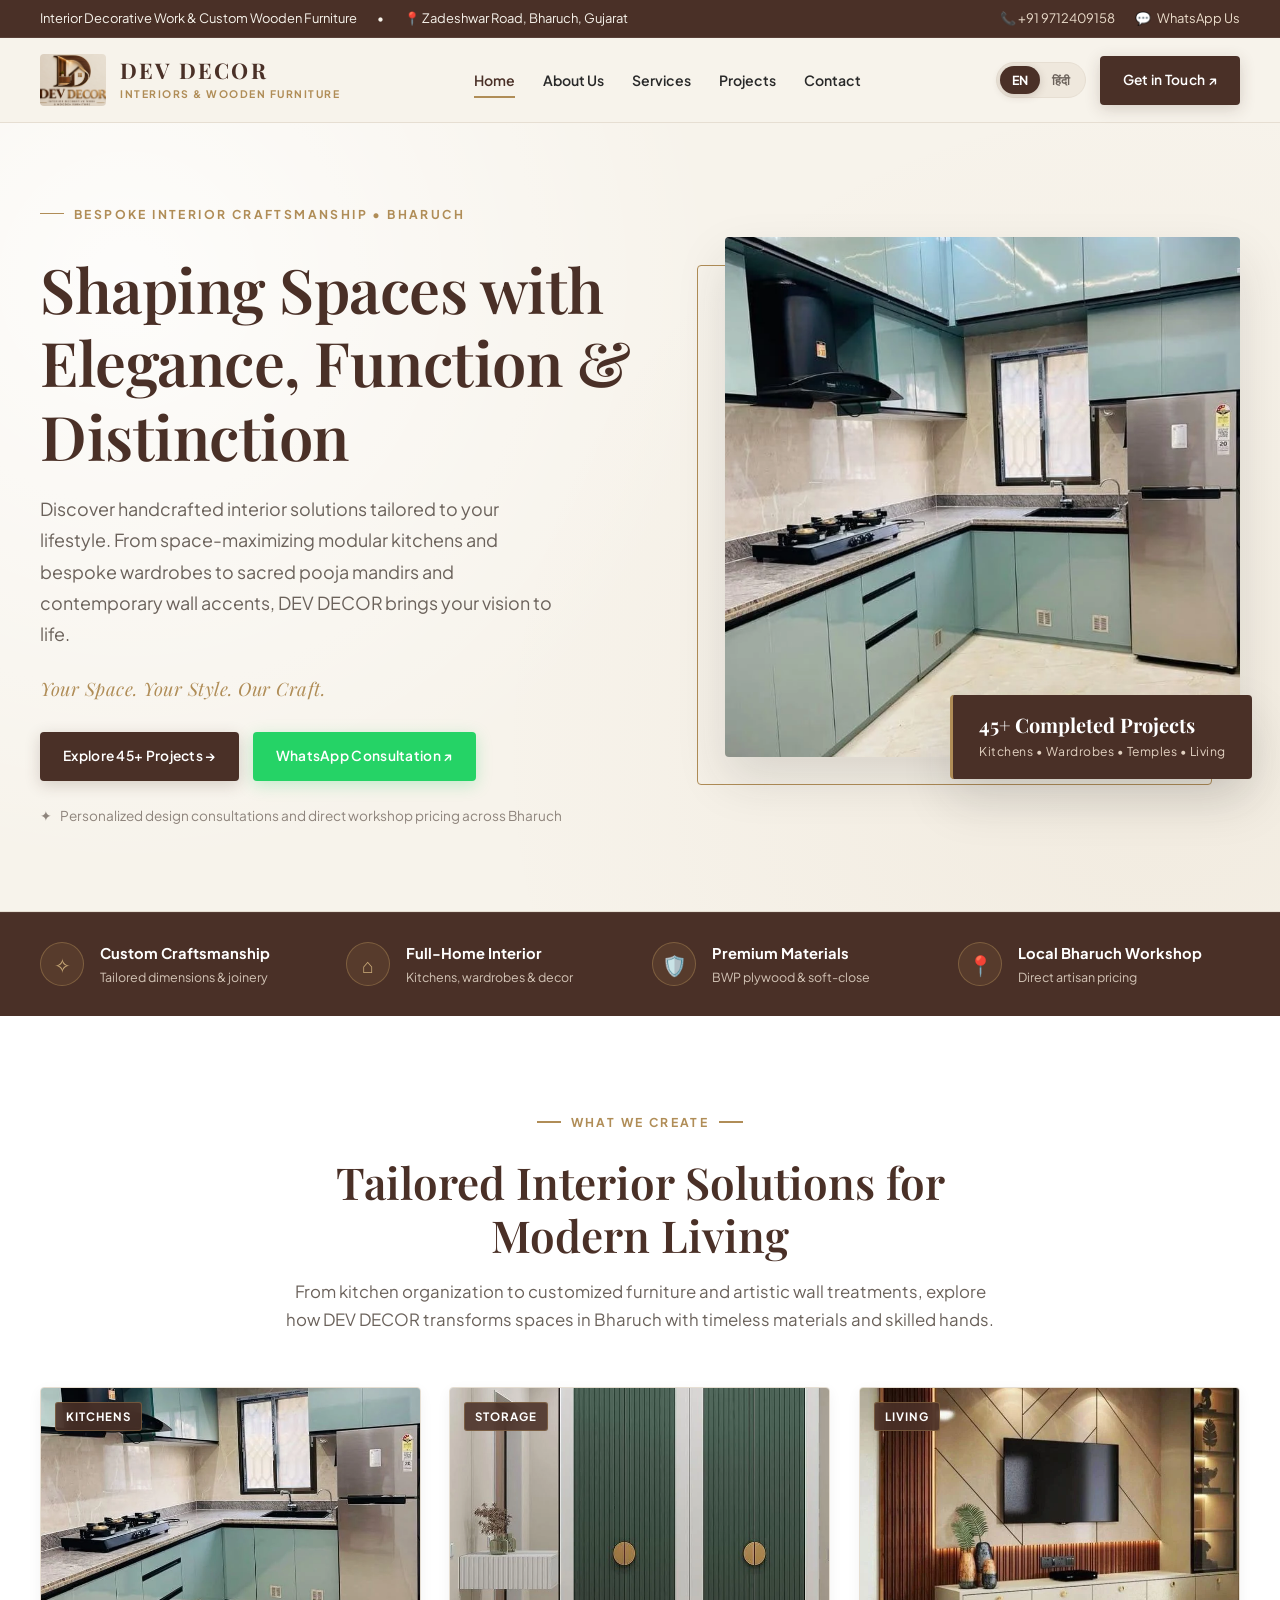
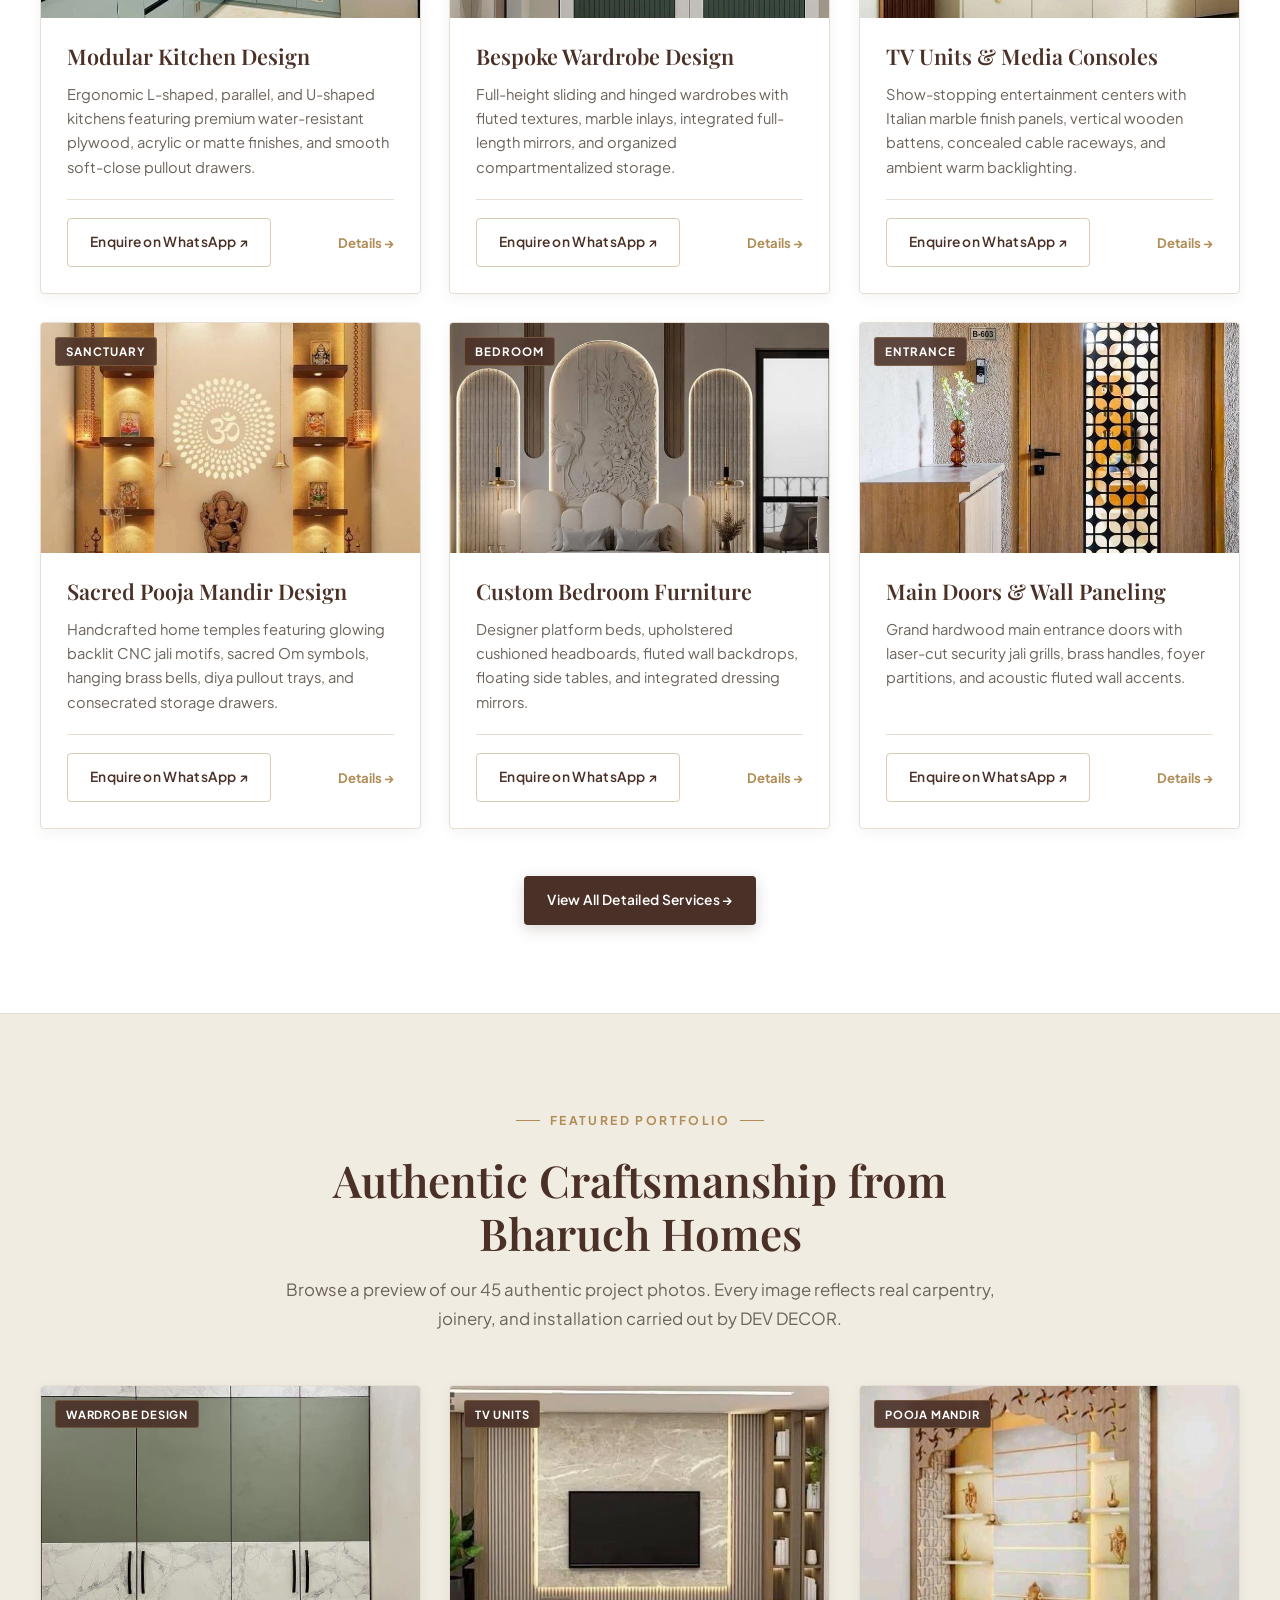
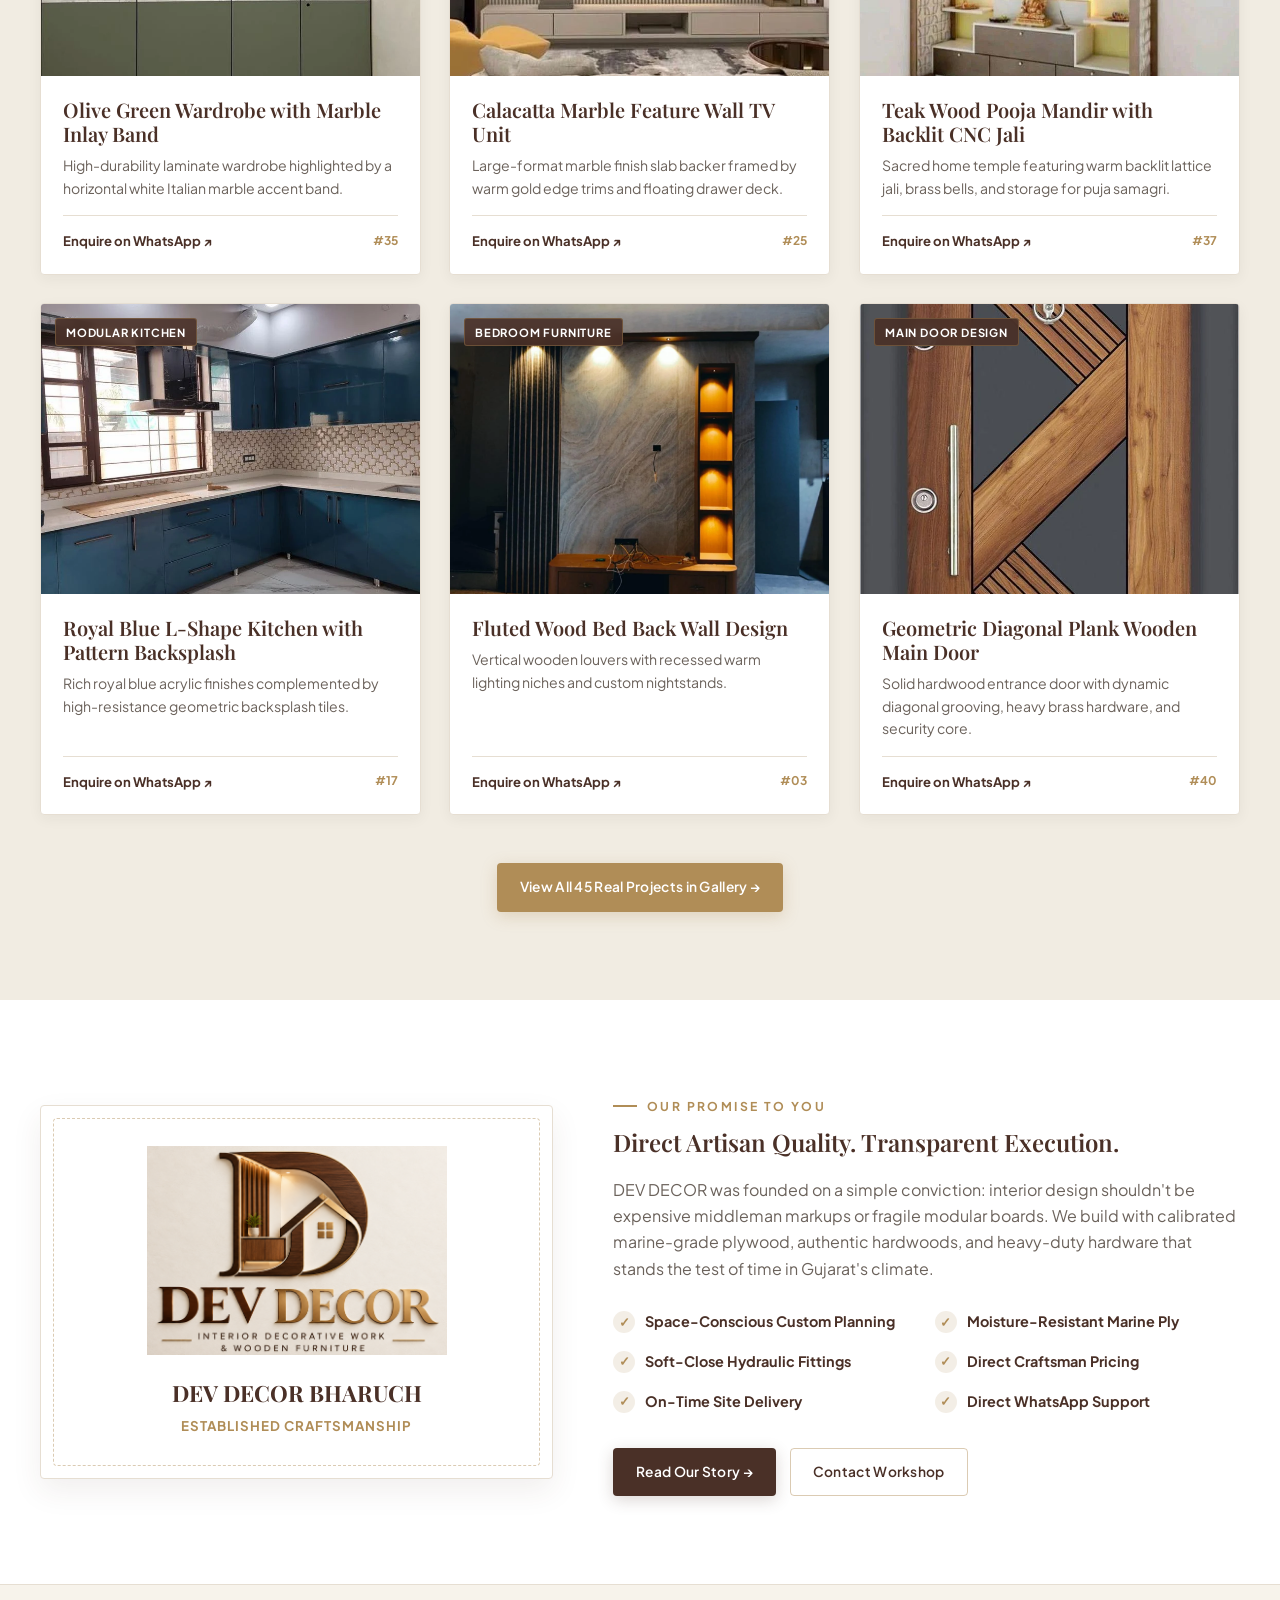
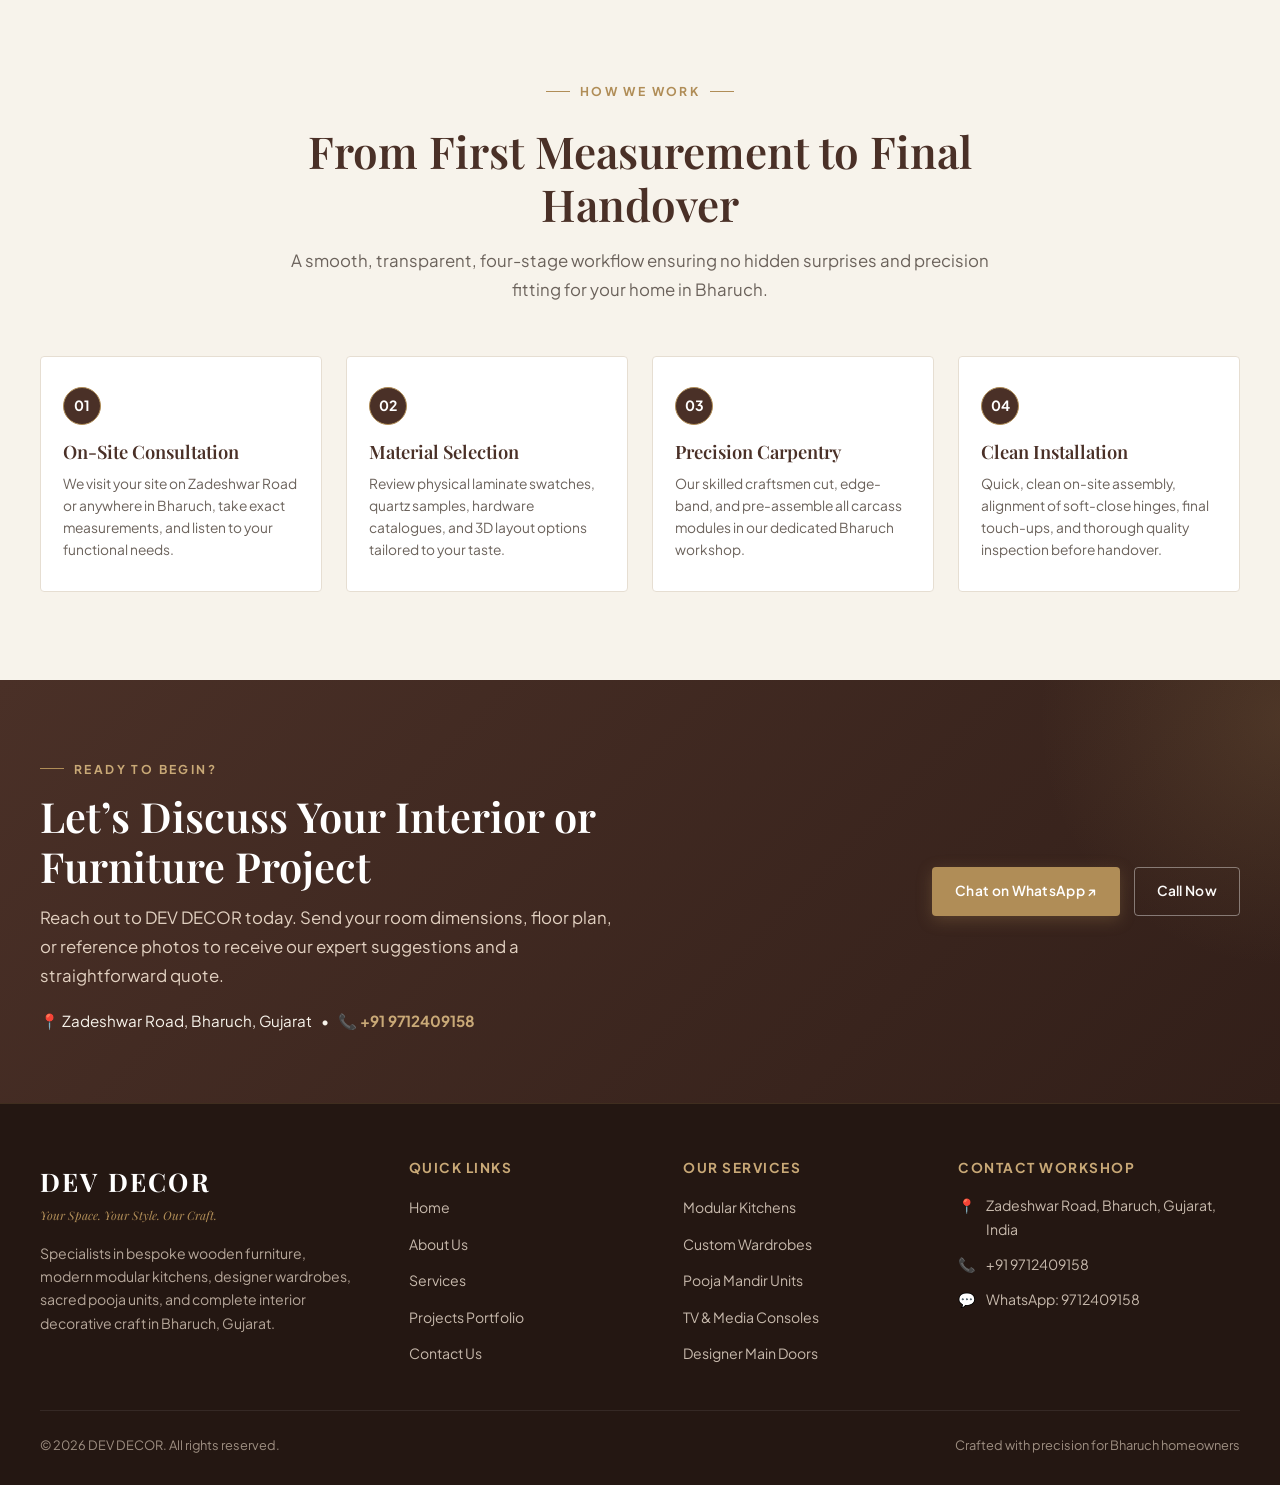
==== index.html @ 5df1353d "Initial commit: DEV DECOR premium interior design website" ====
<!doctype html>
<html lang="en">
<head>
  <meta charset="utf-8">
  <meta name="viewport" content="width=device-width, initial-scale=1">
  <title>DEV DECOR | Premium Interior Design & Wooden Furniture in Bharuch</title>
  <meta name="title-en" content="DEV DECOR | Premium Interior Design & Wooden Furniture in Bharuch">
  <meta name="title-hi" content="DEV DECOR | भरूच में प्रीमियम इंटीरियर डिज़ाइन एवं वुडन फर्नीचर">
  <meta name="description" content="Discover bespoke interior decorative craft, modern modular kitchens, designer wardrobes, sacred pooja mandirs, and luxury wooden furniture from DEV DECOR in Zadeshwar Road, Bharuch.">
  <meta name="theme-color" content="#4A3027">
  <link rel="canonical" href="https://dev-decor.vercel.app/index.html">
  <meta property="og:title" content="DEV DECOR — Your Space. Your Style. Our Craft.">
  <meta property="og:description" content="Interior decorative work and bespoke wooden furniture in Bharuch, Gujarat.">
  <meta property="og:type" content="website">

  <!-- Fonts -->
  <link rel="preconnect" href="https://fonts.googleapis.com">
  <link rel="preconnect" href="https://fonts.gstatic.com" crossorigin>
  <link href="https://fonts.googleapis.com/css2?family=Playfair+Display:ital,wght@0,500;0,600;0,700;1,400&family=Plus+Jakarta+Sans:wght@300;400;500;600;700&display=swap" rel="stylesheet">

  <link rel="stylesheet" href="assets/style.css">
</head>
<body>

  <!-- Top Announcement Bar -->
  <div class="topbar">
    <div class="container">
      <div class="topbar-info">
        <span data-en="Interior Decorative Work & Custom Wooden Furniture" data-hi="इंटीरियर डेकोरेटिव वर्क एवं कस्टम वुडन फर्नीचर">Interior Decorative Work & Custom Wooden Furniture</span>
        <span>•</span>
        <span>📍 <span data-en="Zadeshwar Road, Bharuch, Gujarat" data-hi="ज़ादेश्वर रोड, भरूच, गुजरात">Zadeshwar Road, Bharuch, Gujarat</span></span>
      </div>
      <div class="topbar-actions">
        <a href="tel:+919712409158" class="topbar-link">📞 +91 9712409158</a>
        <a href="https://wa.me/919712409158" target="_blank" rel="noopener" class="topbar-link">💬 <span data-en="WhatsApp Us" data-hi="WhatsApp करें">WhatsApp Us</span></a>
      </div>
    </div>
  </div>

  <!-- Site Header -->
  <header class="site-header">
    <div class="container nav">
      <a class="brand" href="index.html" aria-label="DEV DECOR Home">
        <img src="assets/dev-decor-logo.png" alt="DEV DECOR logo" width="66" height="52">
        <span class="brand-text">
          <strong>DEV DECOR</strong>
          <small data-en="INTERIORS & WOODEN FURNITURE" data-hi="इंटीरियर एवं वुडन फर्नीचर">INTERIORS & WOODEN FURNITURE</small>
        </span>
      </a>

      <nav class="navlinks" aria-label="Main Navigation">
        <a href="index.html" class="active" data-en="Home" data-hi="होम">Home</a>
        <a href="about.html" data-en="About Us" data-hi="हमारे बारे में">About Us</a>
        <a href="services.html" data-en="Services" data-hi="सेवाएँ">Services</a>
        <a href="projects.html" data-en="Projects" data-hi="प्रोजेक्ट्स">Projects</a>
        <a href="contact.html" data-en="Contact" data-hi="संपर्क">Contact</a>
      </nav>

      <div class="navright">
        <div class="lang-toggle" role="group" aria-label="Language Selector">
          <button class="lang-btn lang-en-btn active" type="button" aria-label="Switch to English">EN</button>
          <button class="lang-btn lang-hi-btn" type="button" aria-label="हिंदी में देखें">हिंदी</button>
        </div>
        <a class="btn btn-primary" href="https://wa.me/919712409158" target="_blank" rel="noopener" data-en="Get in Touch ↗" data-hi="संपर्क करें ↗">Get in Touch ↗</a>
        <button class="menu-toggle" type="button" aria-label="Toggle Navigation Menu" aria-expanded="false">
          <span></span><span></span><span></span>
        </button>
      </div>
    </div>
  </header>

  <main>
    <!-- Hero Section -->
    <section class="hero" id="home">
      <div class="container hero-grid">
        <div>
          <span class="eyebrow" data-en="BESPOKE INTERIOR CRAFTSMANSHIP • BHARUCH" data-hi="विशेष इंटीरियर शिल्पकारी • भरूच">BESPOKE INTERIOR CRAFTSMANSHIP • BHARUCH</span>
          <h1 data-en="Shaping Spaces with Elegance, Function & Distinction" data-hi="सुंदरता, उपयोगिता और उत्कृष्टता के साथ आपके घर को नया रूप">
            Shaping Spaces with Elegance, Function & Distinction
          </h1>
          <p data-en="Discover handcrafted interior solutions tailored to your lifestyle. From space-maximizing modular kitchens and bespoke wardrobes to sacred pooja mandirs and contemporary wall accents, DEV DECOR brings your vision to life." data-hi="अपनी जीवनशैली के अनुसार तैयार किए गए हस्तनिर्मित इंटीरियर समाधान खोजें। जगह का सर्वोत्तम उपयोग करने वाले मॉड्यूलर किचन, कस्टम वार्डरोब, पूजा मंदिर और आधुनिक वॉल डिज़ाइन के साथ DEV DECOR आपके सपनों को साकार करता है।">
            Discover handcrafted interior solutions tailored to your lifestyle. From space-maximizing modular kitchens and bespoke wardrobes to sacred pooja mandirs and contemporary wall accents, DEV DECOR brings your vision to life.
          </p>
          <div class="tagline">Your Space. Your Style. Our Craft.</div>
          
          <div class="hero-actions">
            <a class="btn btn-primary" href="projects.html" data-en="Explore 45+ Projects →" data-hi="45+ प्रोजेक्ट्स देखें →">Explore 45+ Projects →</a>
            <a class="btn btn-whatsapp" href="https://wa.me/919712409158" target="_blank" rel="noopener" data-en="WhatsApp Consultation ↗" data-hi="WhatsApp पर परामर्श लें ↗">WhatsApp Consultation ↗</a>
          </div>

          <div class="hero-note">
            <span>✦</span>
            <span data-en="Personalized design consultations and direct workshop pricing across Bharuch" data-hi="भरूच में व्यक्तिगत डिज़ाइन परामर्श और सीधी वर्कशॉप कीमतें">Personalized design consultations and direct workshop pricing across Bharuch</span>
          </div>
        </div>

        <div class="hero-photo-wrap">
          <div class="hero-photo">
            <img src="assets/devdecor-project-12.webp" alt="Modern modular kitchen design with mint cabinetry and quartz countertop by DEV DECOR in Bharuch" width="736" height="981">
          </div>
          <div class="hero-floating-card">
            <strong data-en="45+ Completed Projects" data-hi="45+ पूर्ण प्रोजेक्ट्स">45+ Completed Projects</strong>
            <span data-en="Kitchens • Wardrobes • Temples • Living" data-hi="किचन • वार्डरोब • मंदिर • लिविंग">Kitchens • Wardrobes • Temples • Living</span>
          </div>
        </div>
      </div>
    </section>

    <!-- Trust Credentials Bar -->
    <div class="trustbar">
      <div class="container trustgrid">
        <div class="trustitem">
          <span class="trusticon">✧</span>
          <div>
            <strong data-en="Custom Craftsmanship" data-hi="कस्टम शिल्पकारी">Custom Craftsmanship</strong>
            <small data-en="Tailored dimensions & joinery" data-hi="आपकी जगह के अनुसार माप">Tailored dimensions & joinery</small>
          </div>
        </div>
        <div class="trustitem">
          <span class="trusticon">⌂</span>
          <div>
            <strong data-en="Full-Home Interior" data-hi="संपूर्ण इंटीरियर">Full-Home Interior</strong>
            <small data-en="Kitchens, wardrobes & decor" data-hi="किचन, वार्डरोब व सजावट">Kitchens, wardrobes & decor</small>
          </div>
        </div>
        <div class="trustitem">
          <span class="trusticon">🛡️</span>
          <div>
            <strong data-en="Premium Materials" data-hi="प्रीमियम सामग्री">Premium Materials</strong>
            <small data-en="BWP plywood & soft-close" data-hi="वाटरप्रूफ प्लाई व टिकाऊ हार्डवेयर">BWP plywood & soft-close</small>
          </div>
        </div>
        <div class="trustitem">
          <span class="trusticon">📍</span>
          <div>
            <strong data-en="Local Bharuch Workshop" data-hi="भरूच लोकल वर्कशॉप">Local Bharuch Workshop</strong>
            <small data-en="Direct artisan pricing" data-hi="सीधा संवाद व उचित मूल्य">Direct artisan pricing</small>
          </div>
        </div>
      </div>
    </div>

    <!-- Core Services Overview -->
    <section id="services" style="background:#FFFFFF;">
      <div class="container">
        <div class="section-head">
          <span class="eyebrow centered" data-en="WHAT WE CREATE" data-hi="हमारी प्रमुख सेवाएँ">WHAT WE CREATE</span>
          <h2 data-en="Tailored Interior Solutions for Modern Living" data-hi="आधुनिक जीवन के लिए विशेष इंटीरियर समाधान">Tailored Interior Solutions for Modern Living</h2>
          <p data-en="From kitchen organization to customized furniture and artistic wall treatments, explore how DEV DECOR transforms spaces in Bharuch with timeless materials and skilled hands." data-hi="किचन ऑर्गेनाइजेशन से लेकर कस्टम फर्नीचर और सजावटी वॉल पैनल्स तक, जानिए कैसे DEV DECOR गुणवत्तापूर्ण सामग्री और कुशल कारीगरी से आपके घर को संवारता है।">
            From kitchen organization to customized furniture and artistic wall treatments, explore how DEV DECOR transforms spaces in Bharuch with timeless materials and skilled hands.
          </p>
        </div>

        <div class="cards-grid">
          <!-- Service Card 1 -->
          <article class="service-card">
            <div class="service-thumb">
              <img src="assets/devdecor-project-12.webp" alt="Contemporary modular kitchen by DEV DECOR" loading="lazy" width="600" height="400">
              <span class="service-category-tag" data-en="Kitchens" data-hi="किचन">Kitchens</span>
            </div>
            <div class="service-body">
              <h3 data-en="Modular Kitchen Design" data-hi="मॉड्यूलर किचन डिज़ाइन">Modular Kitchen Design</h3>
              <p data-en="Ergonomic L-shaped, parallel, and U-shaped kitchens featuring premium water-resistant plywood, acrylic or matte finishes, and smooth soft-close pullout drawers." data-hi="वाटरप्रूफ प्लाईवुड, ऐक्रेलिक या मैट फिनिश और स्मूथ सॉफ्ट-क्लोज़ ड्रॉअर्स के साथ आधुनिक मॉड्यूलर किचन।">
                Ergonomic L-shaped, parallel, and U-shaped kitchens featuring premium water-resistant plywood, acrylic or matte finishes, and smooth soft-close pullout drawers.
              </p>
              <div class="service-footer">
                <a href="https://wa.me/919712409158?text=Hello%20DEV%20DECOR!%20I%20am%20interested%20in%20Modular%20Kitchen%20Design" target="_blank" rel="noopener" class="btn btn-outline" data-en="Enquire on WhatsApp ↗" data-hi="WhatsApp पर पूछें ↗">Enquire on WhatsApp ↗</a>
                <a href="services.html#kitchen" style="font-size:0.82rem; font-weight:700; color:var(--gold);" data-en="Details →" data-hi="विवरण →">Details →</a>
              </div>
            </div>
          </article>

          <!-- Service Card 2 -->
          <article class="service-card">
            <div class="service-thumb">
              <img src="assets/devdecor-project-36.webp" alt="Modern wardrobe design by DEV DECOR" loading="lazy" width="600" height="400">
              <span class="service-category-tag" data-en="Storage" data-hi="स्टोरेज">Storage</span>
            </div>
            <div class="service-body">
              <h3 data-en="Bespoke Wardrobe Design" data-hi="कस्टम वार्डरोब डिज़ाइन">Bespoke Wardrobe Design</h3>
              <p data-en="Full-height sliding and hinged wardrobes with fluted textures, marble inlays, integrated full-length mirrors, and organized compartmentalized storage." data-hi="फुल-हाइट स्लाइडिंग और हिंज्ड वार्डरोब जिसमें फ्लूटेड बनावट, मार्बल इनले, मिरर और व्यवस्थित स्टोरेज शामिल है।">
                Full-height sliding and hinged wardrobes with fluted textures, marble inlays, integrated full-length mirrors, and organized compartmentalized storage.
              </p>
              <div class="service-footer">
                <a href="https://wa.me/919712409158?text=Hello%20DEV%20DECOR!%20I%20am%20interested%20in%20Wardrobe%20Design" target="_blank" rel="noopener" class="btn btn-outline" data-en="Enquire on WhatsApp ↗" data-hi="WhatsApp पर पूछें ↗">Enquire on WhatsApp ↗</a>
                <a href="services.html#wardrobe" style="font-size:0.82rem; font-weight:700; color:var(--gold);" data-en="Details →" data-hi="विवरण →">Details →</a>
              </div>
            </div>
          </article>

          <!-- Service Card 3 -->
          <article class="service-card">
            <div class="service-thumb">
              <img src="assets/devdecor-project-28.webp" alt="TV unit and media feature wall by DEV DECOR" loading="lazy" width="600" height="400">
              <span class="service-category-tag" data-en="Living" data-hi="लिविंग">Living</span>
            </div>
            <div class="service-body">
              <h3 data-en="TV Units & Media Consoles" data-hi="टीवी यूनिट्स एवं मीडिया कंसोल">TV Units & Media Consoles</h3>
              <p data-en="Show-stopping entertainment centers with Italian marble finish panels, vertical wooden battens, concealed cable raceways, and ambient warm backlighting." data-hi="मार्बल बैकड्रॉप, वर्टिकल वुडन स्लैट्स, छिपे हुए केबल रूट्स और एम्बिएंट बैकलाइटिंग के साथ शानदार टीवी यूनिट्स।">
                Show-stopping entertainment centers with Italian marble finish panels, vertical wooden battens, concealed cable raceways, and ambient warm backlighting.
              </p>
              <div class="service-footer">
                <a href="https://wa.me/919712409158?text=Hello%20DEV%20DECOR!%20I%20am%20interested%20in%20TV%20Unit%20Design" target="_blank" rel="noopener" class="btn btn-outline" data-en="Enquire on WhatsApp ↗" data-hi="WhatsApp पर पूछें ↗">Enquire on WhatsApp ↗</a>
                <a href="services.html#tv" style="font-size:0.82rem; font-weight:700; color:var(--gold);" data-en="Details →" data-hi="विवरण →">Details →</a>
              </div>
            </div>
          </article>

          <!-- Service Card 4 -->
          <article class="service-card">
            <div class="service-thumb">
              <img src="assets/devdecor-project-38.webp" alt="Pooja mandir home temple by DEV DECOR" loading="lazy" width="600" height="400">
              <span class="service-category-tag" data-en="Sanctuary" data-hi="पूजा स्थान">Sanctuary</span>
            </div>
            <div class="service-body">
              <h3 data-en="Sacred Pooja Mandir Design" data-hi="पवित्र पूजा मंदिर डिज़ाइन">Sacred Pooja Mandir Design</h3>
              <p data-en="Handcrafted home temples featuring glowing backlit CNC jali motifs, sacred Om symbols, hanging brass bells, diya pullout trays, and consecrated storage drawers." data-hi="चमकदार बैक्लिट सीएनसी जाली, ॐ प्रतीक, पीतल की घंटियाँ, दीया ट्रे और पर्याप्त स्टोरेज के साथ हस्तनिर्मित पूजा मंदिर।">
                Handcrafted home temples featuring glowing backlit CNC jali motifs, sacred Om symbols, hanging brass bells, diya pullout trays, and consecrated storage drawers.
              </p>
              <div class="service-footer">
                <a href="https://wa.me/919712409158?text=Hello%20DEV%20DECOR!%20I%20am%20interested%20in%20Pooja%20Mandir%20Design" target="_blank" rel="noopener" class="btn btn-outline" data-en="Enquire on WhatsApp ↗" data-hi="WhatsApp पर पूछें ↗">Enquire on WhatsApp ↗</a>
                <a href="services.html#pooja" style="font-size:0.82rem; font-weight:700; color:var(--gold);" data-en="Details →" data-hi="विवरण →">Details →</a>
              </div>
            </div>
          </article>

          <!-- Service Card 5 -->
          <article class="service-card">
            <div class="service-thumb">
              <img src="assets/devdecor-project-02.webp" alt="Master bedroom furniture by DEV DECOR" loading="lazy" width="600" height="400">
              <span class="service-category-tag" data-en="Bedroom" data-hi="बेडरूम">Bedroom</span>
            </div>
            <div class="service-body">
              <h3 data-en="Custom Bedroom Furniture" data-hi="कस्टम बेडरूम फर्नीचर">Custom Bedroom Furniture</h3>
              <p data-en="Designer platform beds, upholstered cushioned headboards, fluted wall backdrops, floating side tables, and integrated dressing mirrors." data-hi="डिज़ाइनर प्लेटफॉर्म बेड, आरामदायक कुशन हेडबोर्ड, फ्लूटेड वॉल बैकड्रॉप और फ्लोटिंग साइड टेबल्स।">
                Designer platform beds, upholstered cushioned headboards, fluted wall backdrops, floating side tables, and integrated dressing mirrors.
              </p>
              <div class="service-footer">
                <a href="https://wa.me/919712409158?text=Hello%20DEV%20DECOR!%20I%20am%20interested%20in%20Bedroom%20Furniture" target="_blank" rel="noopener" class="btn btn-outline" data-en="Enquire on WhatsApp ↗" data-hi="WhatsApp पर पूछें ↗">Enquire on WhatsApp ↗</a>
                <a href="services.html#bedroom" style="font-size:0.82rem; font-weight:700; color:var(--gold);" data-en="Details →" data-hi="विवरण →">Details →</a>
              </div>
            </div>
          </article>

          <!-- Service Card 6 -->
          <article class="service-card">
            <div class="service-thumb">
              <img src="assets/devdecor-project-44.webp" alt="Main door design with laser-cut metal jali by DEV DECOR" loading="lazy" width="600" height="400">
              <span class="service-category-tag" data-en="Entrance" data-hi="प्रवेश द्वार">Entrance</span>
            </div>
            <div class="service-body">
              <h3 data-en="Main Doors & Wall Paneling" data-hi="मुख्य दरवाजे एवं वॉल पैनलिंग">Main Doors & Wall Paneling</h3>
              <p data-en="Grand hardwood main entrance doors with laser-cut security jali grills, brass handles, foyer partitions, and acoustic fluted wall accents." data-hi="लेजर-कट जाली, हैवी ब्रास हैंडल, फ़ोयर पार्टीशन और सजावटी वॉल पैनलिंग के साथ शानदार मुख्य दरवाजे।">
                Grand hardwood main entrance doors with laser-cut security jali grills, brass handles, foyer partitions, and acoustic fluted wall accents.
              </p>
              <div class="service-footer">
                <a href="https://wa.me/919712409158?text=Hello%20DEV%20DECOR!%20I%20am%20interested%20in%20Main%20Door%20and%20Wall%20Design" target="_blank" rel="noopener" class="btn btn-outline" data-en="Enquire on WhatsApp ↗" data-hi="WhatsApp पर पूछें ↗">Enquire on WhatsApp ↗</a>
                <a href="services.html#doors" style="font-size:0.82rem; font-weight:700; color:var(--gold);" data-en="Details →" data-hi="विवरण →">Details →</a>
              </div>
            </div>
          </article>
        </div>

        <div style="text-align: center; margin-top: 48px;">
          <a class="btn btn-primary" href="services.html" data-en="View All Detailed Services →" data-hi="हमारी सभी विस्तृत सेवाएँ देखें →">View All Detailed Services →</a>
        </div>
      </div>
    </section>

    <!-- Selected Projects Showcase -->
    <section id="projects" style="background: var(--ivory-alt); border-top: 1px solid var(--border);">
      <div class="container">
        <div class="section-head">
          <span class="eyebrow centered" data-en="FEATURED PORTFOLIO" data-hi="विशेष प्रोजेक्ट्स">FEATURED PORTFOLIO</span>
          <h2 data-en="Authentic Craftsmanship from Bharuch Homes" data-hi="भरूच के घरों से वास्तविक शिल्पकारी">Authentic Craftsmanship from Bharuch Homes</h2>
          <p data-en="Browse a preview of our 45 authentic project photos. Every image reflects real carpentry, joinery, and installation carried out by DEV DECOR." data-hi="हमारे 45 वास्तविक प्रोजेक्ट्स की कुछ झलकियाँ देखें। हर तस्वीर DEV DECOR द्वारा किए गए वास्तविक कार्य को दर्शाती है।">
            Browse a preview of our 45 authentic project photos. Every image reflects real carpentry, joinery, and installation carried out by DEV DECOR.
          </p>
        </div>

        <div class="gallery-grid">
          <!-- Featured Project 1 -->
          <article class="project-card" data-category="wardrobe">
            <div class="project-card-media" tabindex="0" role="button" aria-label="View photo">
              <img src="assets/devdecor-project-35.webp" alt="Olive green wardrobe with marble inlay band" loading="lazy" width="600" height="400">
              <span class="project-badge" data-en="Wardrobe Design" data-hi="वार्डरोब डिज़ाइन">Wardrobe Design</span>
              <div class="project-overlay-btn"><span class="project-overlay-badge">View Photo ↗</span></div>
            </div>
            <div class="project-card-body">
              <h3 data-en="Olive Green Wardrobe with Marble Inlay Band" data-hi="ऑलिव ग्रीन वार्डरोब मार्बल इनले बैंड के साथ">Olive Green Wardrobe with Marble Inlay Band</h3>
              <p data-en="High-durability laminate wardrobe highlighted by a horizontal white Italian marble accent band." data-hi="बीच में सफेद मार्बल एक्सेंट बैंड के साथ खूबसूरत ऑलिव ग्रीन फिनिश वार्डरोब।">High-durability laminate wardrobe highlighted by a horizontal white Italian marble accent band.</p>
              <div class="project-card-action">
                <a href="https://wa.me/919712409158?text=Hello%20DEV%20DECOR!%20I%20am%20interested%20in%20Olive%20Green%20Wardrobe" target="_blank" rel="noopener">Enquire on WhatsApp ↗</a>
                <span style="font-size:0.75rem; color:var(--gold); font-weight:700;">#35</span>
              </div>
            </div>
          </article>

          <!-- Featured Project 2 -->
          <article class="project-card" data-category="tv-units">
            <div class="project-card-media" tabindex="0" role="button" aria-label="View photo">
              <img src="assets/devdecor-project-25.webp" alt="Calacatta marble feature wall TV unit" loading="lazy" width="600" height="400">
              <span class="project-badge" data-en="TV Units" data-hi="टीवी यूनिट्स">TV Units</span>
              <div class="project-overlay-btn"><span class="project-overlay-badge">View Photo ↗</span></div>
            </div>
            <div class="project-card-body">
              <h3 data-en="Calacatta Marble Feature Wall TV Unit" data-hi="कलाकाटा मार्बल फीचर वॉल टीवी यूनिट">Calacatta Marble Feature Wall TV Unit</h3>
              <p data-en="Large-format marble finish slab backer framed by warm gold edge trims and floating drawer deck." data-hi="गोल्डन ट्रिम और फ्लोटिंग ड्रॉअर के साथ लार्ज मार्बल लुक बैकड्रॉप टीवी यूनिट।">Large-format marble finish slab backer framed by warm gold edge trims and floating drawer deck.</p>
              <div class="project-card-action">
                <a href="https://wa.me/919712409158?text=Hello%20DEV%20DECOR!%20I%20am%20interested%20in%20Calacatta%20Marble%20TV%20Unit" target="_blank" rel="noopener">Enquire on WhatsApp ↗</a>
                <span style="font-size:0.75rem; color:var(--gold); font-weight:700;">#25</span>
              </div>
            </div>
          </article>

          <!-- Featured Project 3 -->
          <article class="project-card" data-category="pooja-mandir">
            <div class="project-card-media" tabindex="0" role="button" aria-label="View photo">
              <img src="assets/devdecor-project-37.webp" alt="Teak wood pooja mandir with backlit CNC jali" loading="lazy" width="600" height="400">
              <span class="project-badge" data-en="Pooja Mandir" data-hi="पूजा मंदिर">Pooja Mandir</span>
              <div class="project-overlay-btn"><span class="project-overlay-badge">View Photo ↗</span></div>
            </div>
            <div class="project-card-body">
              <h3 data-en="Teak Wood Pooja Mandir with Backlit CNC Jali" data-hi="सागवान की लकड़ी का पूजा मंदिर बैक्लिट सीएनसी जाली के साथ">Teak Wood Pooja Mandir with Backlit CNC Jali</h3>
              <p data-en="Sacred home temple featuring warm backlit lattice jali, brass bells, and storage for puja samagri." data-hi="पूजा सामग्री के लिए पर्याप्त ड्रॉअर, पीतल की घंटियाँ और बैक्लिट जालीदार सागवान मंदिर।">Sacred home temple featuring warm backlit lattice jali, brass bells, and storage for puja samagri.</p>
              <div class="project-card-action">
                <a href="https://wa.me/919712409158?text=Hello%20DEV%20DECOR!%20I%20am%20interested%20in%20Teak%20Wood%20Pooja%20Mandir" target="_blank" rel="noopener">Enquire on WhatsApp ↗</a>
                <span style="font-size:0.75rem; color:var(--gold); font-weight:700;">#37</span>
              </div>
            </div>
          </article>

          <!-- Featured Project 4 -->
          <article class="project-card" data-category="kitchen">
            <div class="project-card-media" tabindex="0" role="button" aria-label="View photo">
              <img src="assets/devdecor-project-17.webp" alt="Royal blue L-shape kitchen with pattern backsplash" loading="lazy" width="600" height="400">
              <span class="project-badge" data-en="Modular Kitchen" data-hi="मॉड्यूलर किचन">Modular Kitchen</span>
              <div class="project-overlay-btn"><span class="project-overlay-badge">View Photo ↗</span></div>
            </div>
            <div class="project-card-body">
              <h3 data-en="Royal Blue L-Shape Kitchen with Pattern Backsplash" data-hi="रॉयल ब्लू एल-शेप किचन पैटर्न बैकस्प्लैश के साथ">Royal Blue L-Shape Kitchen with Pattern Backsplash</h3>
              <p data-en="Rich royal blue acrylic finishes complemented by high-resistance geometric backsplash tiles." data-hi="चमकदार रॉयल ब्लू फिनिश और ज्यामितीय पैटर्न बैकस्प्लैश के साथ मॉडर्न किचन।">Rich royal blue acrylic finishes complemented by high-resistance geometric backsplash tiles.</p>
              <div class="project-card-action">
                <a href="https://wa.me/919712409158?text=Hello%20DEV%20DECOR!%20I%20am%20interested%20in%20Royal%20Blue%20Kitchen" target="_blank" rel="noopener">Enquire on WhatsApp ↗</a>
                <span style="font-size:0.75rem; color:var(--gold); font-weight:700;">#17</span>
              </div>
            </div>
          </article>

          <!-- Featured Project 5 -->
          <article class="project-card" data-category="bedroom">
            <div class="project-card-media" tabindex="0" role="button" aria-label="View photo">
              <img src="assets/devdecor-project-03.webp" alt="Fluted wood bed back wall design" loading="lazy" width="600" height="400">
              <span class="project-badge" data-en="Bedroom Furniture" data-hi="बेडरूम फर्नीचर">Bedroom Furniture</span>
              <div class="project-overlay-btn"><span class="project-overlay-badge">View Photo ↗</span></div>
            </div>
            <div class="project-card-body">
              <h3 data-en="Fluted Wood Bed Back Wall Design" data-hi="फ़्लूटेड वुड बेड बैक वॉल डिज़ाइन">Fluted Wood Bed Back Wall Design</h3>
              <p data-en="Vertical wooden louvers with recessed warm lighting niches and custom nightstands." data-hi="वर्टिकल वुडन लूवर्स, वॉर्म लाइटिंग निक्स और कस्टम साइड टेबल्स।">Vertical wooden louvers with recessed warm lighting niches and custom nightstands.</p>
              <div class="project-card-action">
                <a href="https://wa.me/919712409158?text=Hello%20DEV%20DECOR!%20I%20am%20interested%20in%20Fluted%20Bed%20Back%20Wall" target="_blank" rel="noopener">Enquire on WhatsApp ↗</a>
                <span style="font-size:0.75rem; color:var(--gold); font-weight:700;">#03</span>
              </div>
            </div>
          </article>

          <!-- Featured Project 6 -->
          <article class="project-card" data-category="main-door">
            <div class="project-card-media" tabindex="0" role="button" aria-label="View photo">
              <img src="assets/devdecor-project-40.webp" alt="Geometric diagonal plank wooden main door" loading="lazy" width="600" height="400">
              <span class="project-badge" data-en="Main Door Design" data-hi="मेन डोर डिज़ाइन">Main Door Design</span>
              <div class="project-overlay-btn"><span class="project-overlay-badge">View Photo ↗</span></div>
            </div>
            <div class="project-card-body">
              <h3 data-en="Geometric Diagonal Plank Wooden Main Door" data-hi="जियोमेट्रिक डायगोनल प्लैंक वुडन मेन डोर">Geometric Diagonal Plank Wooden Main Door</h3>
              <p data-en="Solid hardwood entrance door with dynamic diagonal grooving, heavy brass hardware, and security core." data-hi="डायगोनल ग्रूव्स, हैवी ब्रास हैंडल और मजबूत सुरक्षा कोर के साथ सॉलिड वुड मेन डोर।">Solid hardwood entrance door with dynamic diagonal grooving, heavy brass hardware, and security core.</p>
              <div class="project-card-action">
                <a href="https://wa.me/919712409158?text=Hello%20DEV%20DECOR!%20I%20am%20interested%20in%20Diagonal%20Main%20Door" target="_blank" rel="noopener">Enquire on WhatsApp ↗</a>
                <span style="font-size:0.75rem; color:var(--gold); font-weight:700;">#40</span>
              </div>
            </div>
          </article>
        </div>

        <div style="text-align:center; margin-top: 48px;">
          <a class="btn btn-gold" href="projects.html" data-en="View All 45 Real Projects in Gallery →" data-hi="गैलरी में सभी 45 प्रोजेक्ट्स देखें →">View All 45 Real Projects in Gallery →</a>
        </div>
      </div>
    </section>

    <!-- Why Choose DEV DECOR / Craftsmanship Section -->
    <section id="about" style="background:#FFFFFF;">
      <div class="container about-grid">
        <div class="about-mark-card">
          <img src="assets/dev-decor-logo.png" alt="DEV DECOR brand logo" width="300" height="240">
          <div style="margin-top: 20px;">
            <strong style="display:block; font-family: var(--font-serif); font-size: 1.4rem; color: var(--walnut);">DEV DECOR BHARUCH</strong>
            <small style="color: var(--gold); font-weight:700; letter-spacing:1px;" data-en="ESTABLISHED CRAFTSMANSHIP" data-hi="अनुभवी शिल्पकारी">ESTABLISHED CRAFTSMANSHIP</small>
          </div>
        </div>

        <div>
          <span class="eyebrow" data-en="OUR PROMISE TO YOU" data-hi="हमारा संकल्प">OUR PROMISE TO YOU</span>
          <h2 data-en="Direct Artisan Quality. Transparent Execution." data-hi="सीधी कारीगरी गुणवत्ता। पारदर्शी कार्य।">Direct Artisan Quality. Transparent Execution.</h2>
          <p data-en="DEV DECOR was founded on a simple conviction: interior design shouldn't be expensive middleman markups or fragile modular boards. We build with calibrated marine-grade plywood, authentic hardwoods, and heavy-duty hardware that stands the test of time in Gujarat's climate." data-hi="DEV DECOR की स्थापना एक सरल विश्वास पर हुई: इंटीरियर डिज़ाइन में बिचौलियों का भारी कमीशन या कमजोर पार्टिकल बोर्ड नहीं होने चाहिए। हम कैलिब्रेटेड मरीन-ग्रेड प्लाईवुड, असली लकड़ी और टिकाऊ हार्डवेयर के साथ काम करते हैं जो वर्षों तक मजबूती बनाए रखते हैं।">
            DEV DECOR was founded on a simple conviction: interior design shouldn't be expensive middleman markups or fragile modular boards. We build with calibrated marine-grade plywood, authentic hardwoods, and heavy-duty hardware that stands the test of time in Gujarat's climate.
          </p>

          <div class="checklist">
            <div class="check-item"><span>✓</span> <strong data-en="Space-Conscious Custom Planning" data-hi="स्थान के अनुसार योजना">Space-Conscious Custom Planning</strong></div>
            <div class="check-item"><span>✓</span> <strong data-en="Moisture-Resistant Marine Ply" data-hi="वाटरप्रूफ मरीन प्लाईवुड">Moisture-Resistant Marine Ply</strong></div>
            <div class="check-item"><span>✓</span> <strong data-en="Soft-Close Hydraulic Fittings" data-hi="सॉफ्ट-क्लोज़ हाइड्रोलिक फिटिंग्स">Soft-Close Hydraulic Fittings</strong></div>
            <div class="check-item"><span>✓</span> <strong data-en="Direct Craftsman Pricing" data-hi="उचित वर्कशॉप कीमतें">Direct Craftsman Pricing</strong></div>
            <div class="check-item"><span>✓</span> <strong data-en="On-Time Site Delivery" data-hi="समय पर इंस्टॉलेशन">On-Time Site Delivery</strong></div>
            <div class="check-item"><span>✓</span> <strong data-en="Direct WhatsApp Support" data-hi="सीधा WhatsApp संवाद">Direct WhatsApp Support</strong></div>
          </div>

          <div style="display:flex; gap:14px; flex-wrap:wrap;">
            <a class="btn btn-primary" href="about.html" data-en="Read Our Story →" data-hi="हमारे बारे में और जानें →">Read Our Story →</a>
            <a class="btn btn-outline" href="contact.html" data-en="Contact Workshop" data-hi="वर्कशॉप से संपर्क करें">Contact Workshop</a>
          </div>
        </div>
      </div>
    </section>

    <!-- 4-Step Process -->
    <section style="background: var(--ivory); border-top: 1px solid var(--border);">
      <div class="container">
        <div class="section-head">
          <span class="eyebrow centered" data-en="HOW WE WORK" data-hi="हमारी कार्यप्रणाली">HOW WE WORK</span>
          <h2 data-en="From First Measurement to Final Handover" data-hi="पहले नाप से लेकर अंतिम हैंडओवर तक">From First Measurement to Final Handover</h2>
          <p data-en="A smooth, transparent, four-stage workflow ensuring no hidden surprises and precision fitting for your home in Bharuch." data-hi="एक सहज और पारदर्शी चार-चरणीय प्रक्रिया जो भरूच में आपके घर के लिए सटीक फिटिंग और पूर्ण संतुष्टि सुनिश्चित करती है।">
            A smooth, transparent, four-stage workflow ensuring no hidden surprises and precision fitting for your home in Bharuch.
          </p>
        </div>

        <div class="process-grid">
          <div class="process-card">
            <div class="process-step">01</div>
            <h4 data-en="On-Site Consultation" data-hi="साइट विज़िट व चर्चा">On-Site Consultation</h4>
            <p data-en="We visit your site on Zadeshwar Road or anywhere in Bharuch, take exact measurements, and listen to your functional needs." data-hi="हम भरूच में आपकी साइट पर जाकर सटीक माप लेते हैं और आपकी प्राथमिकताओं को समझते हैं।">
              We visit your site on Zadeshwar Road or anywhere in Bharuch, take exact measurements, and listen to your functional needs.
            </p>
          </div>

          <div class="process-card">
            <div class="process-step">02</div>
            <h4 data-en="Material Selection" data-hi="सामग्री का चयन">Material Selection</h4>
            <p data-en="Review physical laminate swatches, quartz samples, hardware catalogues, and 3D layout options tailored to your taste." data-hi="अपनी पसंद के अनुसार लैमिनेट्स, क्वार्ट्ज, हार्डवेयर और 3D लेआउट विकल्पों का चयन करें।">
              Review physical laminate swatches, quartz samples, hardware catalogues, and 3D layout options tailored to your taste.
            </p>
          </div>

          <div class="process-card">
            <div class="process-step">03</div>
            <h4 data-en="Precision Carpentry" data-hi="सटीक बढ़ईगीरी">Precision Carpentry</h4>
            <p data-en="Our skilled craftsmen cut, edge-band, and pre-assemble all carcass modules in our dedicated Bharuch workshop." data-hi="हमारे कुशल कारीगर वर्कशॉप में आधुनिक मशीनों से कटिंग, एज-बाइंडिंग और असेंबली करते हैं।">
              Our skilled craftsmen cut, edge-band, and pre-assemble all carcass modules in our dedicated Bharuch workshop.
            </p>
          </div>

          <div class="process-card">
            <div class="process-step">04</div>
            <h4 data-en="Clean Installation" data-hi="स्वच्छ इंस्टॉलेशन">Clean Installation</h4>
            <p data-en="Quick, clean on-site assembly, alignment of soft-close hinges, final touch-ups, and thorough quality inspection before handover." data-hi="साइट पर साफ-सुथरी फिटिंग, हिंज अलाइनमेंट और अंतिम निरीक्षण के बाद संतुष्टिपूर्वक हैंडओवर।">
              Quick, clean on-site assembly, alignment of soft-close hinges, final touch-ups, and thorough quality inspection before handover.
            </p>
          </div>
        </div>
      </div>
    </section>

    <!-- Consultation CTA Banner -->
    <section class="cta-banner" id="contact">
      <div class="container cta-grid">
        <div>
          <span class="eyebrow" style="color: var(--gold-light);" data-en="READY TO BEGIN?" data-hi="शुरुआत करने के लिए तैयार?">READY TO BEGIN?</span>
          <h2 data-en="Let’s Discuss Your Interior or Furniture Project" data-hi="आइए अपने इंटीरियर या फर्नीचर प्रोजेक्ट पर बात करें">Let’s Discuss Your Interior or Furniture Project</h2>
          <p data-en="Reach out to DEV DECOR today. Send your room dimensions, floor plan, or reference photos to receive our expert suggestions and a straightforward quote." data-hi="आज ही DEV DECOR से संपर्क करें। कमरे के माप या संदर्भ फोटो भेजें और विशेषज्ञ सुझाव व पारदर्शी कोटेशन प्राप्त करें।">
            Reach out to DEV DECOR today. Send your room dimensions, floor plan, or reference photos to receive our expert suggestions and a straightforward quote.
          </p>
          <div style="margin-top: 18px; color: #F7F3EB; font-size: 0.95rem;">
            📍 <span>Zadeshwar Road, Bharuch, Gujarat</span> &nbsp; • &nbsp; 📞 <a href="tel:+919712409158" style="color:var(--gold-light); font-weight:700;">+91 9712409158</a>
          </div>
        </div>
        <div class="cta-actions">
          <a class="btn btn-gold" href="https://wa.me/919712409158" target="_blank" rel="noopener" data-en="Chat on WhatsApp ↗" data-hi="WhatsApp पर चैट करें ↗">Chat on WhatsApp ↗</a>
          <a class="btn btn-outline-white" href="tel:+919712409158" data-en="Call Now" data-hi="अभी कॉल करें">Call Now</a>
        </div>
      </div>
    </section>
  </main>

  <!-- Site Footer -->
  <footer class="site-footer">
    <div class="container">
      <div class="footer-main">
        <div class="footer-brand">
          <strong>DEV DECOR</strong>
          <small>Your Space. Your Style. Our Craft.</small>
          <p data-en="Specialists in bespoke wooden furniture, modern modular kitchens, designer wardrobes, sacred pooja units, and complete interior decorative craft in Bharuch, Gujarat." data-hi="भरूच, गुजरात में बेस्पोक वुडन फर्नीचर, आधुनिक मॉड्यूलर किचन, डिजाइनर वार्डरोब, पूजा मंदिर और संपूर्ण इंटीरियर डेकोरेटिव शिल्प के विशेषज्ञ।">
            Specialists in bespoke wooden furniture, modern modular kitchens, designer wardrobes, sacred pooja units, and complete interior decorative craft in Bharuch, Gujarat.
          </p>
        </div>
        <div class="footer-col">
          <h4 data-en="Quick Links" data-hi="महत्वपूर्ण लिंक्स">Quick Links</h4>
          <ul class="footer-links">
            <li><a href="index.html" data-en="Home" data-hi="होम">Home</a></li>
            <li><a href="about.html" data-en="About Us" data-hi="हमारे बारे में">About Us</a></li>
            <li><a href="services.html" data-en="Services" data-hi="सेवाएँ">Services</a></li>
            <li><a href="projects.html" data-en="Projects Portfolio" data-hi="प्रोजेक्ट्स पोर्टफोलियो">Projects Portfolio</a></li>
            <li><a href="contact.html" data-en="Contact Us" data-hi="संपर्क करें">Contact Us</a></li>
          </ul>
        </div>
        <div class="footer-col">
          <h4 data-en="Our Services" data-hi="हमारी सेवाएँ">Our Services</h4>
          <ul class="footer-links">
            <li><a href="services.html#kitchen" data-en="Modular Kitchens" data-hi="मॉड्यूलर किचन">Modular Kitchens</a></li>
            <li><a href="services.html#wardrobe" data-en="Custom Wardrobes" data-hi="कस्टम वार्डरोब">Custom Wardrobes</a></li>
            <li><a href="services.html#pooja" data-en="Pooja Mandir Units" data-hi="पूजा मंदिर यूनिट्स">Pooja Mandir Units</a></li>
            <li><a href="services.html#tv" data-en="TV & Media Consoles" data-hi="टीवी और मीडिया कंसोल">TV & Media Consoles</a></li>
            <li><a href="services.html#doors" data-en="Designer Main Doors" data-hi="डिजाइनर मुख्य दरवाजे">Designer Main Doors</a></li>
          </ul>
        </div>
        <div class="footer-col">
          <h4 data-en="Contact Workshop" data-hi="वर्कशॉप संपर्क">Contact Workshop</h4>
          <div class="footer-contact-item">
            <span>📍</span>
            <span data-en="Zadeshwar Road, Bharuch, Gujarat, India" data-hi="ज़ादेश्वर रोड, भरूच, गुजरात, भारत">Zadeshwar Road, Bharuch, Gujarat, India</span>
          </div>
          <div class="footer-contact-item">
            <span>📞</span>
            <a href="tel:+919712409158">+91 9712409158</a>
          </div>
          <div class="footer-contact-item">
            <span>💬</span>
            <a href="https://wa.me/919712409158" target="_blank" rel="noopener">WhatsApp: 9712409158</a>
          </div>
        </div>
      </div>

      <div class="footer-bottom">
        <div>&copy; <span class="current-year"></span> DEV DECOR. <span data-en="All rights reserved." data-hi="सर्वाधिकार सुरक्षित।">All rights reserved.</span></div>
        <div data-en="Crafted with precision for Bharuch homeowners" data-hi="भरूच के घरों के लिए खूबसूरती से निर्मित">Crafted with precision for Bharuch homeowners</div>
      </div>
    </div>
  </footer>

  <script src="assets/main.js"></script>
</body>
</html>
---- assets/style.css ----
/* ==========================================================================
   DEV DECOR — Premium Interior Design Website Stylesheet
   Color Palette:
     --walnut: #4A3027  (Walnut Brown)
     --ivory:   #F7F3EB  (Warm Ivory)
     --gold:    #B08D57  (Muted Gold)
     --charcoal:#292929  (Charcoal)
   ========================================================================== */

:root {
  --walnut: #4A3027;
  --walnut-deep: #321F19;
  --walnut-soft: #5C3D32;
  --ivory: #F7F3EB;
  --ivory-surface: #FFFFFF;
  --ivory-alt: #F1ECE2;
  --gold: #B08D57;
  --gold-light: #C9A977;
  --gold-subtle: rgba(176, 141, 87, 0.15);
  --charcoal: #292929;
  --charcoal-light: #3D3D3D;
  --muted: #6B625B;
  --muted-light: #8E847C;
  --border: #E6DED2;
  --border-gold: rgba(176, 141, 87, 0.45);
  --shadow-sm: 0 4px 14px rgba(41, 41, 41, 0.05);
  --shadow-md: 0 12px 30px rgba(74, 48, 39, 0.08);
  --shadow-lg: 0 22px 50px rgba(41, 41, 41, 0.13);
  --shadow-gold: 0 16px 36px rgba(176, 141, 87, 0.22);
  --radius-sm: 4px;
  --radius-md: 8px;
  --radius-lg: 14px;
  --font-serif: 'Playfair Display', Georgia, 'Times New Roman', serif;
  --font-sans: 'Plus Jakarta Sans', -apple-system, BlinkMacSystemFont, 'Segoe UI', Roboto, sans-serif;
  --transition: all 0.3s cubic-bezier(0.2, 0.8, 0.2, 1);
}

/* Base & Reset */
*, *::before, *::after {
  box-sizing: border-box;
}

html {
  scroll-behavior: smooth;
  font-size: 16px;
  -webkit-font-smoothing: antialiased;
  -moz-osx-font-smoothing: grayscale;
}

body {
  margin: 0;
  padding: 0;
  background-color: var(--ivory);
  color: var(--charcoal);
  font-family: var(--font-sans);
  line-height: 1.65;
  overflow-x: hidden;
  display: flex;
  flex-direction: column;
  min-height: 100vh;
}

main {
  flex: 1 0 auto;
}

a {
  color: inherit;
  text-decoration: none;
  transition: var(--transition);
}

img {
  display: block;
  max-width: 100%;
  height: auto;
}

button {
  font-family: inherit;
  cursor: pointer;
}

.container {
  width: min(1200px, calc(100% - 44px));
  margin-inline: auto;
}

.container-narrow {
  width: min(920px, calc(100% - 44px));
  margin-inline: auto;
}

/* Typography Helpers */
h1, h2, h3, h4, h5, h6 {
  font-family: var(--font-serif);
  color: var(--walnut);
  font-weight: 600;
  line-height: 1.2;
  margin-top: 0;
}

p {
  margin-top: 0;
  color: var(--muted);
}

.eyebrow {
  display: inline-flex;
  align-items: center;
  gap: 10px;
  color: var(--gold);
  font-size: 0.76rem;
  font-weight: 700;
  letter-spacing: 2.4px;
  text-transform: uppercase;
  margin-bottom: 12px;
}

.eyebrow::before {
  content: '';
  width: 24px;
  height: 1.5px;
  background-color: var(--gold);
  display: inline-block;
}

.eyebrow.centered {
  justify-content: center;
}

.eyebrow.centered::after {
  content: '';
  width: 24px;
  height: 1.5px;
  background-color: var(--gold);
  display: inline-block;
}

.tagline {
  font-family: var(--font-serif);
  font-style: italic;
  color: var(--gold);
  font-size: 1.15rem;
  letter-spacing: 0.5px;
}

/* Focus Accessibility */
:focus-visible {
  outline: 3px solid var(--gold);
  outline-offset: 3px;
}

/* Top Announcement Bar */
.topbar {
  background-color: var(--walnut);
  color: var(--ivory);
  font-size: 0.81rem;
  padding: 8px 0;
  border-bottom: 1px solid rgba(255, 255, 255, 0.08);
}

.topbar .container {
  display: flex;
  justify-content: space-between;
  align-items: center;
  gap: 16px;
  flex-wrap: wrap;
}

.topbar-info, .topbar-actions {
  display: flex;
  align-items: center;
  gap: 20px;
}

.topbar-link {
  display: inline-flex;
  align-items: center;
  gap: 6px;
  color: #EBDDCB;
  transition: color 0.2s;
}

.topbar-link:hover {
  color: var(--gold-light);
}

/* Header & Navigation */
header.site-header {
  position: sticky;
  top: 0;
  z-index: 100;
  background: rgba(247, 243, 235, 0.94);
  backdrop-filter: blur(14px);
  -webkit-backdrop-filter: blur(14px);
  border-bottom: 1px solid var(--border);
  transition: background-color 0.3s, box-shadow 0.3s;
}

header.site-header.scrolled {
  background: rgba(247, 243, 235, 0.98);
  box-shadow: 0 8px 24px rgba(41, 41, 41, 0.06);
}

.nav {
  min-height: 84px;
  display: flex;
  align-items: center;
  justify-content: space-between;
  gap: 24px;
}

.brand {
  display: flex;
  align-items: center;
  gap: 14px;
  text-decoration: none;
}

.brand img {
  width: 66px;
  height: 52px;
  object-fit: cover;
  border-radius: var(--radius-sm);
  mix-blend-mode: multiply;
  transition: transform 0.3s ease;
}

.brand:hover img {
  transform: scale(1.03);
}

.brand-text strong {
  display: block;
  font-family: var(--font-serif);
  font-size: 1.35rem;
  letter-spacing: 2.2px;
  color: var(--walnut);
  line-height: 1.05;
}

.brand-text small {
  display: block;
  font-size: 0.65rem;
  letter-spacing: 1.5px;
  font-weight: 700;
  color: var(--gold);
  margin-top: 3px;
}

.navlinks {
  display: flex;
  align-items: center;
  gap: 28px;
  font-size: 0.88rem;
  font-weight: 600;
  color: var(--charcoal);
}

.navlinks a {
  position: relative;
  padding: 6px 0;
  color: var(--charcoal);
  transition: color 0.25s;
}

.navlinks a::after {
  content: '';
  position: absolute;
  bottom: 0;
  left: 0;
  width: 0%;
  height: 2px;
  background-color: var(--gold);
  transition: width 0.3s ease;
}

.navlinks a:hover,
.navlinks a.active {
  color: var(--walnut);
}

.navlinks a:hover::after,
.navlinks a.active::after {
  width: 100%;
}

.navright {
  display: flex;
  align-items: center;
  gap: 14px;
}

/* Language Switcher */
.lang-toggle {
  display: inline-flex;
  align-items: center;
  background: #EFE8DD;
  border-radius: 999px;
  padding: 3px;
  border: 1px solid var(--border);
}

.lang-btn {
  background: transparent;
  border: none;
  padding: 6px 12px;
  font-size: 0.78rem;
  font-weight: 700;
  border-radius: 999px;
  color: var(--muted);
  transition: var(--transition);
}

.lang-btn.active {
  background: var(--walnut);
  color: #FFFFFF;
  box-shadow: 0 2px 8px rgba(74, 48, 39, 0.2);
}

.lang-btn:hover:not(.active) {
  color: var(--walnut);
}

/* Buttons */
.btn {
  display: inline-flex;
  align-items: center;
  justify-content: center;
  gap: 8px;
  padding: 12px 22px;
  border-radius: var(--radius-sm);
  font-size: 0.86rem;
  font-weight: 600;
  letter-spacing: 0.3px;
  transition: var(--transition);
  border: 1px solid transparent;
  text-decoration: none;
  white-space: nowrap;
}

.btn-primary {
  background: var(--walnut);
  color: #FFFFFF;
  box-shadow: 0 4px 16px rgba(74, 48, 39, 0.2);
}

.btn-primary:hover {
  background: var(--walnut-deep);
  color: #FFFFFF;
  transform: translateY(-2px);
  box-shadow: 0 8px 24px rgba(74, 48, 39, 0.28);
}

.btn-gold {
  background: var(--gold);
  color: #FFFFFF;
  box-shadow: 0 4px 16px rgba(176, 141, 87, 0.28);
}

.btn-gold:hover {
  background: #9D7B48;
  color: #FFFFFF;
  transform: translateY(-2px);
  box-shadow: 0 8px 24px rgba(176, 141, 87, 0.36);
}

.btn-outline {
  border-color: var(--border-gold);
  color: var(--walnut);
  background: transparent;
}

.btn-outline:hover {
  background: rgba(176, 141, 87, 0.12);
  border-color: var(--gold);
  color: var(--walnut-deep);
  transform: translateY(-2px);
}

.btn-outline-white {
  border-color: rgba(255, 255, 255, 0.4);
  color: #FFFFFF;
  background: transparent;
}

.btn-outline-white:hover {
  background: rgba(255, 255, 255, 0.15);
  border-color: #FFFFFF;
  color: #FFFFFF;
  transform: translateY(-2px);
}

.btn-whatsapp {
  background: #25D366;
  color: #FFFFFF;
  box-shadow: 0 4px 16px rgba(37, 211, 102, 0.25);
}

.btn-whatsapp:hover {
  background: #1EBD5A;
  color: #FFFFFF;
  transform: translateY(-2px);
  box-shadow: 0 8px 24px rgba(37, 211, 102, 0.35);
}

/* Mobile Menu Toggle Button */
.menu-toggle {
  display: none;
  background: transparent;
  border: none;
  width: 42px;
  height: 42px;
  padding: 8px;
  position: relative;
  z-index: 110;
  cursor: pointer;
}

.menu-toggle span {
  display: block;
  width: 26px;
  height: 2.5px;
  background-color: var(--walnut);
  border-radius: 2px;
  margin: 5px auto;
  transition: transform 0.3s, opacity 0.3s;
}

.menu-toggle.is-active span:nth-child(1) {
  transform: translateY(7.5px) rotate(45deg);
}

.menu-toggle.is-active span:nth-child(2) {
  opacity: 0;
}

.menu-toggle.is-active span:nth-child(3) {
  transform: translateY(-7.5px) rotate(-45deg);
}

/* Mobile Navigation Drawer */
@media (max-width: 900px) {
  .menu-toggle {
    display: block;
  }
  
  .navlinks {
    position: fixed;
    top: 0;
    right: -100%;
    width: min(320px, 85vw);
    height: 100vh;
    background: var(--ivory);
    flex-direction: column;
    align-items: flex-start;
    padding: 100px 30px 40px;
    gap: 20px;
    box-shadow: -10px 0 30px rgba(0, 0, 0, 0.15);
    transition: right 0.4s cubic-bezier(0.16, 1, 0.3, 1);
    z-index: 105;
  }
  
  .navlinks.is-open {
    right: 0;
  }
  
  .navlinks a {
    font-size: 1.15rem;
    width: 100%;
    border-bottom: 1px solid var(--border);
    padding: 10px 0;
  }
  
  .navright .btn-primary {
    display: none;
  }
}

/* Sections */
section {
  padding: 88px 0;
  position: relative;
}

.section-head {
  text-align: center;
  max-width: 720px;
  margin: 0 auto 52px;
}

.section-head h2 {
  font-size: clamp(2rem, 3.8vw, 2.75rem);
  margin: 12px 0 16px;
}

.section-head p {
  font-size: 1.05rem;
  color: var(--muted);
  line-height: 1.7;
}

/* Trust Bar */
.trustbar {
  background: var(--walnut);
  color: var(--ivory);
  padding: 28px 0;
  border-top: 1px solid rgba(255, 255, 255, 0.05);
}

.trustgrid {
  display: grid;
  grid-template-columns: repeat(4, 1fr);
  gap: 24px;
}

.trustitem {
  display: flex;
  align-items: center;
  gap: 16px;
}

.trusticon {
  width: 44px;
  height: 44px;
  border-radius: 50%;
  border: 1px solid var(--border-gold);
  background: rgba(176, 141, 87, 0.12);
  display: grid;
  place-items: center;
  color: var(--gold-light);
  font-size: 1.25rem;
  flex-shrink: 0;
}

.trustitem strong {
  display: block;
  font-size: 0.92rem;
  color: #FFFFFF;
}

.trustitem small {
  display: block;
  color: #D3C4B6;
  font-size: 0.78rem;
  margin-top: 2px;
}

/* Hero Component */
.hero {
  padding: 72px 0 84px;
  background: radial-gradient(circle at 10% 20%, rgba(255, 255, 255, 0.8) 0%, transparent 45%),
              radial-gradient(circle at 90% 80%, rgba(176, 141, 87, 0.08) 0%, transparent 50%),
              var(--ivory);
  border-bottom: 1px solid var(--border);
}

.hero-grid {
  display: grid;
  grid-template-columns: 1.05fr 0.95fr;
  gap: 56px;
  align-items: center;
}

.hero h1 {
  font-size: clamp(2.4rem, 4.8vw, 3.9rem);
  letter-spacing: -0.5px;
  margin: 16px 0 20px;
}

.hero p {
  font-size: 1.12rem;
  line-height: 1.75;
  color: var(--muted);
  max-width: 530px;
  margin-bottom: 24px;
}

.hero-actions {
  display: flex;
  gap: 14px;
  flex-wrap: wrap;
  margin-top: 28px;
}

.hero-note {
  margin-top: 24px;
  font-size: 0.85rem;
  color: var(--muted-light);
  display: flex;
  align-items: center;
  gap: 8px;
}

.hero-photo-wrap {
  position: relative;
  padding: 0 0 28px 28px;
}

.hero-photo-wrap::before {
  content: '';
  position: absolute;
  inset: 28px 28px 0 0;
  border: 1.5px solid var(--gold);
  border-radius: var(--radius-sm);
  z-index: 1;
  pointer-events: none;
}

.hero-photo {
  position: relative;
  width: 100%;
  height: 520px;
  border-radius: var(--radius-sm);
  overflow: hidden;
  box-shadow: var(--shadow-lg);
  z-index: 2;
}

.hero-photo img {
  width: 100%;
  height: 100%;
  object-fit: cover;
  transition: transform 0.6s cubic-bezier(0.2, 0.8, 0.2, 1);
}

.hero-photo:hover img {
  transform: scale(1.035);
}

.hero-floating-card {
  position: absolute;
  bottom: 6px;
  right: -12px;
  background: var(--walnut);
  color: #FFFFFF;
  padding: 18px 26px;
  border-radius: var(--radius-sm);
  box-shadow: var(--shadow-lg);
  z-index: 3;
  border-left: 3px solid var(--gold);
}

.hero-floating-card strong {
  display: block;
  font-family: var(--font-serif);
  font-size: 1.25rem;
  line-height: 1.2;
}

.hero-floating-card span {
  display: block;
  font-size: 0.76rem;
  color: #E2D1C1;
  margin-top: 4px;
  letter-spacing: 0.5px;
}

/* Service Cards Grid */
.cards-grid {
  display: grid;
  grid-template-columns: repeat(3, 1fr);
  gap: 28px;
}

.service-card {
  background: #FFFFFF;
  border: 1px solid var(--border);
  border-radius: var(--radius-sm);
  overflow: hidden;
  box-shadow: var(--shadow-sm);
  display: flex;
  flex-direction: column;
  transition: var(--transition);
}

.service-card:hover {
  transform: translateY(-6px);
  border-color: var(--border-gold);
  box-shadow: var(--shadow-md);
}

.service-thumb {
  position: relative;
  height: 230px;
  overflow: hidden;
  background: #EDE6DC;
}

.service-thumb img {
  width: 100%;
  height: 100%;
  object-fit: cover;
  transition: transform 0.5s ease;
}

.service-card:hover .service-thumb img {
  transform: scale(1.05);
}

.service-category-tag {
  position: absolute;
  top: 14px;
  left: 14px;
  background: rgba(74, 48, 39, 0.88);
  backdrop-filter: blur(6px);
  color: #FFFFFF;
  font-size: 0.72rem;
  font-weight: 700;
  letter-spacing: 1px;
  text-transform: uppercase;
  padding: 4px 10px;
  border-radius: 3px;
  border: 1px solid rgba(176, 141, 87, 0.4);
}

.service-body {
  padding: 26px;
  display: flex;
  flex-direction: column;
  flex-grow: 1;
}

.service-body h3 {
  font-size: 1.35rem;
  margin-bottom: 12px;
  color: var(--walnut);
}

.service-body p {
  font-size: 0.92rem;
  line-height: 1.65;
  color: var(--muted);
  margin-bottom: 20px;
  flex-grow: 1;
}

.service-footer {
  margin-top: auto;
  display: flex;
  align-items: center;
  justify-content: space-between;
  border-top: 1px solid var(--border);
  padding-top: 18px;
}

/* Projects / Gallery Grid */
.filter-nav {
  display: flex;
  align-items: center;
  justify-content: center;
  gap: 10px;
  flex-wrap: wrap;
  margin-bottom: 42px;
}

.filter-btn {
  background: #FFFFFF;
  border: 1px solid var(--border);
  color: var(--muted);
  font-size: 0.82rem;
  font-weight: 600;
  padding: 8px 18px;
  border-radius: 999px;
  transition: var(--transition);
}

.filter-btn .count {
  display: inline-block;
  background: #EFE8DD;
  color: var(--walnut);
  font-size: 0.7rem;
  font-weight: 700;
  padding: 2px 6px;
  border-radius: 999px;
  margin-left: 6px;
  transition: var(--transition);
}

.filter-btn:hover {
  border-color: var(--gold);
  color: var(--walnut);
}

.filter-btn.active {
  background: var(--walnut);
  color: #FFFFFF;
  border-color: var(--walnut);
  box-shadow: 0 4px 14px rgba(74, 48, 39, 0.2);
}

.filter-btn.active .count {
  background: var(--gold);
  color: #FFFFFF;
}

.gallery-grid {
  display: grid;
  grid-template-columns: repeat(3, 1fr);
  gap: 28px;
}

.project-card {
  background: #FFFFFF;
  border: 1px solid var(--border);
  border-radius: var(--radius-sm);
  overflow: hidden;
  box-shadow: var(--shadow-sm);
  transition: var(--transition);
  display: flex;
  flex-direction: column;
}

.project-card:hover {
  transform: translateY(-5px);
  border-color: var(--border-gold);
  box-shadow: var(--shadow-md);
}

.project-card-media {
  position: relative;
  height: 290px;
  overflow: hidden;
  background: #E7DFD4;
  cursor: pointer;
}

.project-card-media img {
  width: 100%;
  height: 100%;
  object-fit: cover;
  transition: transform 0.6s cubic-bezier(0.2, 0.8, 0.2, 1), filter 0.3s;
}

.project-card:hover .project-card-media img {
  transform: scale(1.05);
}

.project-overlay-btn {
  position: absolute;
  inset: 0;
  background: rgba(41, 41, 41, 0.35);
  display: grid;
  place-items: center;
  opacity: 0;
  transition: opacity 0.3s ease;
}

.project-overlay-badge {
  background: var(--walnut);
  color: #FFFFFF;
  font-size: 0.78rem;
  font-weight: 600;
  padding: 8px 16px;
  border-radius: 999px;
  border: 1px solid var(--gold);
  box-shadow: 0 4px 16px rgba(0, 0, 0, 0.3);
  transform: translateY(10px);
  transition: transform 0.3s ease;
}

.project-card:hover .project-overlay-btn {
  opacity: 1;
}

.project-card:hover .project-overlay-badge {
  transform: translateY(0);
}

.project-badge {
  position: absolute;
  top: 14px;
  left: 14px;
  background: rgba(74, 48, 39, 0.9);
  backdrop-filter: blur(4px);
  color: #FFFFFF;
  font-size: 0.7rem;
  font-weight: 700;
  letter-spacing: 0.8px;
  text-transform: uppercase;
  padding: 4px 10px;
  border-radius: 3px;
  border: 1px solid rgba(176, 141, 87, 0.35);
  z-index: 2;
}

.project-card-body {
  padding: 22px;
  display: flex;
  flex-direction: column;
  flex-grow: 1;
}

.project-card-body h3 {
  font-size: 1.25rem;
  margin-bottom: 8px;
  color: var(--walnut);
}

.project-card-body p {
  font-size: 0.88rem;
  color: var(--muted);
  line-height: 1.6;
  margin-bottom: 16px;
  flex-grow: 1;
}

.project-card-action {
  margin-top: auto;
  display: flex;
  align-items: center;
  justify-content: space-between;
  border-top: 1px solid var(--border);
  padding-top: 14px;
}

.project-card-action a {
  font-size: 0.82rem;
  font-weight: 700;
  color: var(--walnut);
}

.project-card-action a:hover {
  color: var(--gold);
}

/* Lightbox Modal */
.lightbox-modal {
  position: fixed;
  inset: 0;
  background: rgba(20, 15, 13, 0.88);
  backdrop-filter: blur(12px);
  -webkit-backdrop-filter: blur(12px);
  z-index: 1000;
  display: grid;
  place-items: center;
  padding: 30px 20px;
  opacity: 0;
  visibility: hidden;
  transition: opacity 0.3s ease, visibility 0.3s ease;
}

.lightbox-modal.is-active {
  opacity: 1;
  visibility: visible;
}

.lightbox-content {
  background: var(--ivory);
  border: 1px solid var(--border-gold);
  border-radius: var(--radius-sm);
  max-width: 900px;
  width: 100%;
  max-height: 90vh;
  overflow-y: auto;
  box-shadow: 0 25px 60px rgba(0, 0, 0, 0.5);
  position: relative;
  display: grid;
  grid-template-columns: 1.15fr 0.85fr;
}

.lightbox-close {
  position: absolute;
  top: 14px;
  right: 14px;
  width: 36px;
  height: 36px;
  background: var(--walnut);
  color: #FFFFFF;
  border: 1px solid var(--gold);
  border-radius: 50%;
  display: grid;
  place-items: center;
  font-size: 1.25rem;
  cursor: pointer;
  z-index: 10;
  transition: var(--transition);
}

.lightbox-close:hover {
  background: var(--charcoal);
  transform: rotate(90deg);
}

.lightbox-image-wrap {
  background: #1C1C1C;
  display: flex;
  align-items: center;
  justify-content: center;
  min-height: 380px;
}

.lightbox-image-wrap img {
  width: 100%;
  height: 100%;
  max-height: 520px;
  object-fit: contain;
}

.lightbox-details {
  padding: 32px 28px;
  display: flex;
  flex-direction: column;
}

.lightbox-details .eyebrow {
  margin-bottom: 8px;
}

.lightbox-details h3 {
  font-size: 1.55rem;
  margin-bottom: 14px;
}

.lightbox-details p {
  font-size: 0.95rem;
  line-height: 1.7;
  margin-bottom: 24px;
}

.lightbox-actions {
  margin-top: auto;
  display: flex;
  flex-direction: column;
  gap: 12px;
}

/* About Grid & Story */
.about-grid {
  display: grid;
  grid-template-columns: 0.9fr 1.1fr;
  gap: 60px;
  align-items: center;
}

.about-mark-card {
  background: #FFFFFF;
  border: 1px solid var(--border);
  padding: 40px;
  border-radius: var(--radius-sm);
  box-shadow: var(--shadow-md);
  text-align: center;
  position: relative;
}

.about-mark-card::before {
  content: '';
  position: absolute;
  inset: 12px;
  border: 1px dashed var(--border-gold);
  border-radius: var(--radius-sm);
  pointer-events: none;
}

.about-mark-card img {
  max-height: 360px;
  margin: 0 auto;
  object-fit: contain;
}

.checklist {
  display: grid;
  grid-template-columns: repeat(2, 1fr);
  gap: 16px;
  margin: 28px 0 34px;
}

.check-item {
  display: flex;
  align-items: center;
  gap: 10px;
  font-size: 0.9rem;
  font-weight: 600;
  color: var(--walnut);
}

.check-item span {
  width: 22px;
  height: 22px;
  border-radius: 50%;
  background: rgba(176, 141, 87, 0.15);
  color: var(--gold);
  display: grid;
  place-items: center;
  font-size: 0.8rem;
  flex-shrink: 0;
}

/* Values Grid */
.values-grid {
  display: grid;
  grid-template-columns: repeat(3, 1fr);
  gap: 24px;
  margin-top: 36px;
}

.value-card {
  background: #FFFFFF;
  border: 1px solid var(--border);
  padding: 32px 26px;
  border-radius: var(--radius-sm);
  transition: var(--transition);
}

.value-card:hover {
  transform: translateY(-5px);
  border-color: var(--border-gold);
  box-shadow: var(--shadow-md);
}

.value-number {
  font-family: var(--font-serif);
  font-size: 1.8rem;
  color: var(--gold);
  font-weight: 700;
  line-height: 1;
  margin-bottom: 14px;
}

.value-card h3 {
  font-size: 1.25rem;
  margin-bottom: 10px;
}

.value-card p {
  font-size: 0.9rem;
  line-height: 1.65;
  margin: 0;
}

/* Process Section */
.process-grid {
  display: grid;
  grid-template-columns: repeat(4, 1fr);
  gap: 24px;
  position: relative;
}

.process-card {
  background: #FFFFFF;
  border: 1px solid var(--border);
  padding: 30px 22px;
  border-radius: var(--radius-sm);
  position: relative;
  transition: var(--transition);
}

.process-card:hover {
  transform: translateY(-5px);
  border-color: var(--gold);
  box-shadow: var(--shadow-md);
}

.process-step {
  width: 38px;
  height: 38px;
  border-radius: 50%;
  background: var(--walnut);
  color: #FFFFFF;
  display: grid;
  place-items: center;
  font-weight: 700;
  font-size: 0.88rem;
  margin-bottom: 16px;
  border: 1px solid var(--gold);
}

.process-card h4 {
  font-size: 1.15rem;
  margin-bottom: 10px;
  color: var(--walnut);
}

.process-card p {
  font-size: 0.86rem;
  margin-bottom: 0;
  line-height: 1.6;
}

/* Contact Grid & Details */
.contact-grid {
  display: grid;
  grid-template-columns: 1fr 1fr;
  gap: 40px;
}

.contact-card {
  background: #FFFFFF;
  border: 1px solid var(--border);
  padding: 34px 28px;
  border-radius: var(--radius-sm);
  transition: var(--transition);
}

.contact-card:hover {
  border-color: var(--gold);
  box-shadow: var(--shadow-md);
}

.contact-icon {
  width: 50px;
  height: 50px;
  border-radius: 50%;
  background: rgba(176, 141, 87, 0.12);
  color: var(--gold);
  display: grid;
  place-items: center;
  font-size: 1.35rem;
  margin-bottom: 18px;
  border: 1px solid var(--border-gold);
}

.contact-card h3 {
  font-size: 1.35rem;
  margin-bottom: 8px;
}

.contact-card p {
  font-size: 0.95rem;
  margin-bottom: 20px;
}

/* Interactive Consultation Form */
.form-card {
  background: #FFFFFF;
  border: 1px solid var(--border);
  padding: 38px 34px;
  border-radius: var(--radius-sm);
  box-shadow: var(--shadow-sm);
}

.form-group {
  margin-bottom: 20px;
}

.form-group label {
  display: block;
  font-size: 0.84rem;
  font-weight: 600;
  color: var(--charcoal);
  margin-bottom: 6px;
}

.form-control {
  width: 100%;
  padding: 12px 14px;
  border: 1px solid var(--border);
  border-radius: var(--radius-sm);
  background: #FCFAF6;
  font-family: inherit;
  font-size: 0.92rem;
  color: var(--charcoal);
  transition: border-color 0.25s, box-shadow 0.25s;
}

.form-control:focus {
  outline: none;
  border-color: var(--gold);
  box-shadow: 0 0 0 3px rgba(176, 141, 87, 0.15);
}

textarea.form-control {
  resize: vertical;
  min-height: 110px;
}

/* Call to Action Banner */
.cta-banner {
  background: linear-gradient(135deg, var(--walnut) 0%, var(--walnut-deep) 100%);
  color: #FFFFFF;
  padding: 70px 0;
  position: relative;
  overflow: hidden;
}

.cta-banner::before {
  content: '';
  position: absolute;
  top: -50%;
  right: -20%;
  width: 500px;
  height: 500px;
  background: radial-gradient(circle, rgba(176, 141, 87, 0.18) 0%, transparent 70%);
  pointer-events: none;
}

.cta-grid {
  display: grid;
  grid-template-columns: 1.2fr 0.8fr;
  gap: 40px;
  align-items: center;
}

.cta-banner h2 {
  color: #FFFFFF;
  font-size: clamp(2rem, 3.5vw, 2.6rem);
  margin-bottom: 14px;
}

.cta-banner p {
  color: #E2D1C1;
  font-size: 1.05rem;
  line-height: 1.7;
  max-width: 580px;
  margin-bottom: 0;
}

.cta-actions {
  display: flex;
  gap: 14px;
  justify-content: flex-end;
  flex-wrap: wrap;
}

/* FAQ Accordion */
.faq-list {
  max-width: 820px;
  margin: 0 auto;
  display: flex;
  flex-direction: column;
  gap: 16px;
}

.faq-item {
  background: #FFFFFF;
  border: 1px solid var(--border);
  border-radius: var(--radius-sm);
  overflow: hidden;
  transition: var(--transition);
}

.faq-question {
  width: 100%;
  padding: 20px 24px;
  background: transparent;
  border: none;
  text-align: left;
  display: flex;
  justify-content: space-between;
  align-items: center;
  gap: 16px;
  font-family: var(--font-serif);
  font-size: 1.15rem;
  color: var(--walnut);
  font-weight: 600;
  cursor: pointer;
}

.faq-question span.icon {
  font-size: 1.4rem;
  color: var(--gold);
  transition: transform 0.3s;
}

.faq-item.is-open .faq-question span.icon {
  transform: rotate(45deg);
}

.faq-answer {
  max-height: 0;
  overflow: hidden;
  transition: max-height 0.35s ease, padding 0.35s ease;
  padding: 0 24px;
}

.faq-item.is-open .faq-answer {
  max-height: 250px;
  padding: 0 24px 22px;
}

.faq-answer p {
  font-size: 0.94rem;
  line-height: 1.7;
  color: var(--muted);
  margin: 0;
}

/* Footer */
footer.site-footer {
  background: #241712;
  color: #DDD2C7;
  padding: 56px 0 28px;
  border-top: 1px solid rgba(176, 141, 87, 0.2);
}

.footer-main {
  display: grid;
  grid-template-columns: 1.4fr 1fr 1fr 1.2fr;
  gap: 40px;
  margin-bottom: 44px;
}

.footer-brand strong {
  display: block;
  font-family: var(--font-serif);
  font-size: 1.6rem;
  letter-spacing: 2.2px;
  color: #FFFFFF;
}

.footer-brand small {
  display: block;
  font-size: 0.74rem;
  font-style: italic;
  font-family: var(--font-serif);
  color: var(--gold);
  margin: 4px 0 16px;
}

.footer-brand p {
  color: #B5A699;
  font-size: 0.88rem;
  line-height: 1.65;
  max-width: 320px;
}

.footer-col h4 {
  font-family: var(--font-sans);
  font-size: 0.85rem;
  font-weight: 700;
  letter-spacing: 1.5px;
  text-transform: uppercase;
  color: var(--gold-light);
  margin-bottom: 18px;
}

.footer-links {
  list-style: none;
  padding: 0;
  margin: 0;
  display: flex;
  flex-direction: column;
  gap: 10px;
}

.footer-links a {
  color: #C7B9AC;
  font-size: 0.88rem;
  transition: color 0.2s, padding-left 0.2s;
}

.footer-links a:hover {
  color: #FFFFFF;
  padding-left: 4px;
}

.footer-contact-item {
  display: flex;
  align-items: flex-start;
  gap: 10px;
  margin-bottom: 12px;
  color: #C7B9AC;
  font-size: 0.88rem;
}

.footer-bottom {
  border-top: 1px solid rgba(255, 255, 255, 0.08);
  padding-top: 24px;
  display: flex;
  justify-content: space-between;
  align-items: center;
  flex-wrap: wrap;
  gap: 14px;
  font-size: 0.8rem;
  color: #9E8F82;
}

/* Animations & Scroll Reveal */
@media (prefers-reduced-motion: no-preference) {
  body {
    animation: pageFadeIn 0.55s ease-out both;
  }

  @keyframes pageFadeIn {
    from {
      opacity: 0.85;
      transform: translateY(6px);
    }
    to {
      opacity: 1;
      transform: translateY(0);
    }
  }

  .reveal-ready .reveal {
    opacity: 0;
    transform: translateY(22px);
    transition: opacity 0.65s cubic-bezier(0.16, 1, 0.3, 1),
                transform 0.65s cubic-bezier(0.16, 1, 0.3, 1);
    will-change: opacity, transform;
  }

  .reveal-ready .reveal.is-visible {
    opacity: 1;
    transform: translateY(0);
  }
}

/* Accessibility: Prefers-reduced-motion */
@media (prefers-reduced-motion: reduce) {
  html {
    scroll-behavior: auto !important;
  }

  *, *::before, *::after {
    animation-duration: 0.01ms !important;
    animation-iteration-count: 1 !important;
    transition-duration: 0.01ms !important;
    scroll-behavior: auto !important;
  }
}

/* Responsive Breakpoints */
@media (max-width: 1040px) {
  .hero-grid {
    grid-template-columns: 1fr;
    gap: 48px;
  }

  .hero-photo-wrap {
    max-width: 620px;
    margin: 0 auto;
    padding-left: 20px;
  }

  .hero-photo-wrap::before {
    inset: 20px 20px 0 0;
  }

  .hero-photo {
    height: 440px;
  }

  .trustgrid {
    grid-template-columns: repeat(2, 1fr);
  }

  .cards-grid,
  .gallery-grid {
    grid-template-columns: repeat(2, 1fr);
  }

  .about-grid {
    grid-template-columns: 1fr;
    gap: 40px;
  }

  .process-grid {
    grid-template-columns: repeat(2, 1fr);
  }

  .footer-main {
    grid-template-columns: repeat(2, 1fr);
    gap: 36px;
  }

  .lightbox-content {
    grid-template-columns: 1fr;
  }

  .lightbox-image-wrap {
    min-height: 300px;
  }
}

@media (max-width: 640px) {
  .container {
    width: calc(100% - 32px);
  }

  section {
    padding: 64px 0;
  }

  .topbar .container {
    justify-content: center;
    text-align: center;
  }

  .topbar-actions {
    display: none;
  }

  .hero {
    padding: 44px 0 54px;
  }

  .hero-photo {
    height: 330px;
  }

  .hero-floating-card {
    right: 0;
    padding: 14px 18px;
  }

  .hero-floating-card strong {
    font-size: 1.05rem;
  }

  .hero-actions .btn {
    flex: 1 1 100%;
  }

  .trustgrid {
    grid-template-columns: 1fr;
    gap: 16px;
  }

  .cards-grid,
  .gallery-grid {
    grid-template-columns: 1fr;
    gap: 20px;
  }

  .project-card-media {
    height: 250px;
  }

  .checklist {
    grid-template-columns: 1fr;
  }

  .values-grid,
  .process-grid,
  .contact-grid {
    grid-template-columns: 1fr;
  }

  .cta-grid {
    grid-template-columns: 1fr;
  }

  .cta-actions {
    justify-content: flex-start;
  }

  .cta-actions .btn {
    flex: 1 1 100%;
  }

  .footer-main {
    grid-template-columns: 1fr;
  }

  .footer-bottom {
    flex-direction: column;
    text-align: center;
  }
}
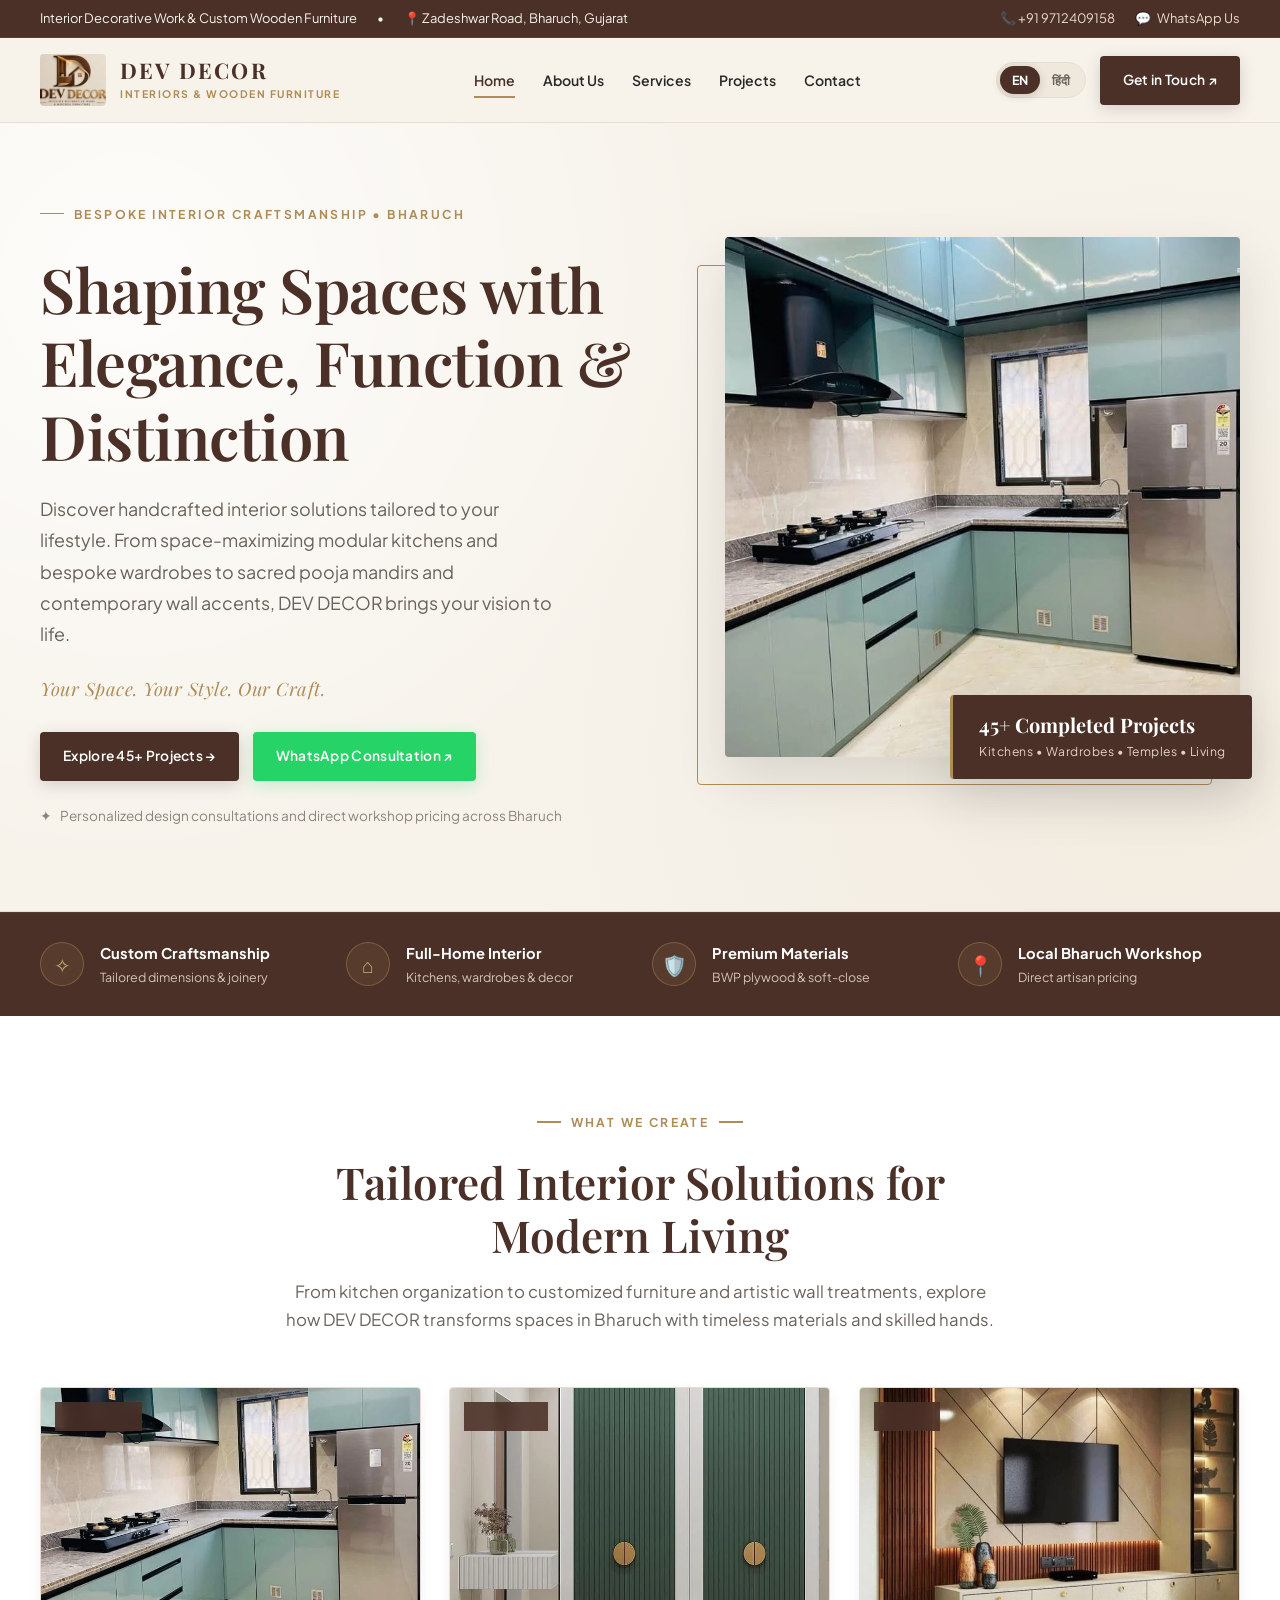
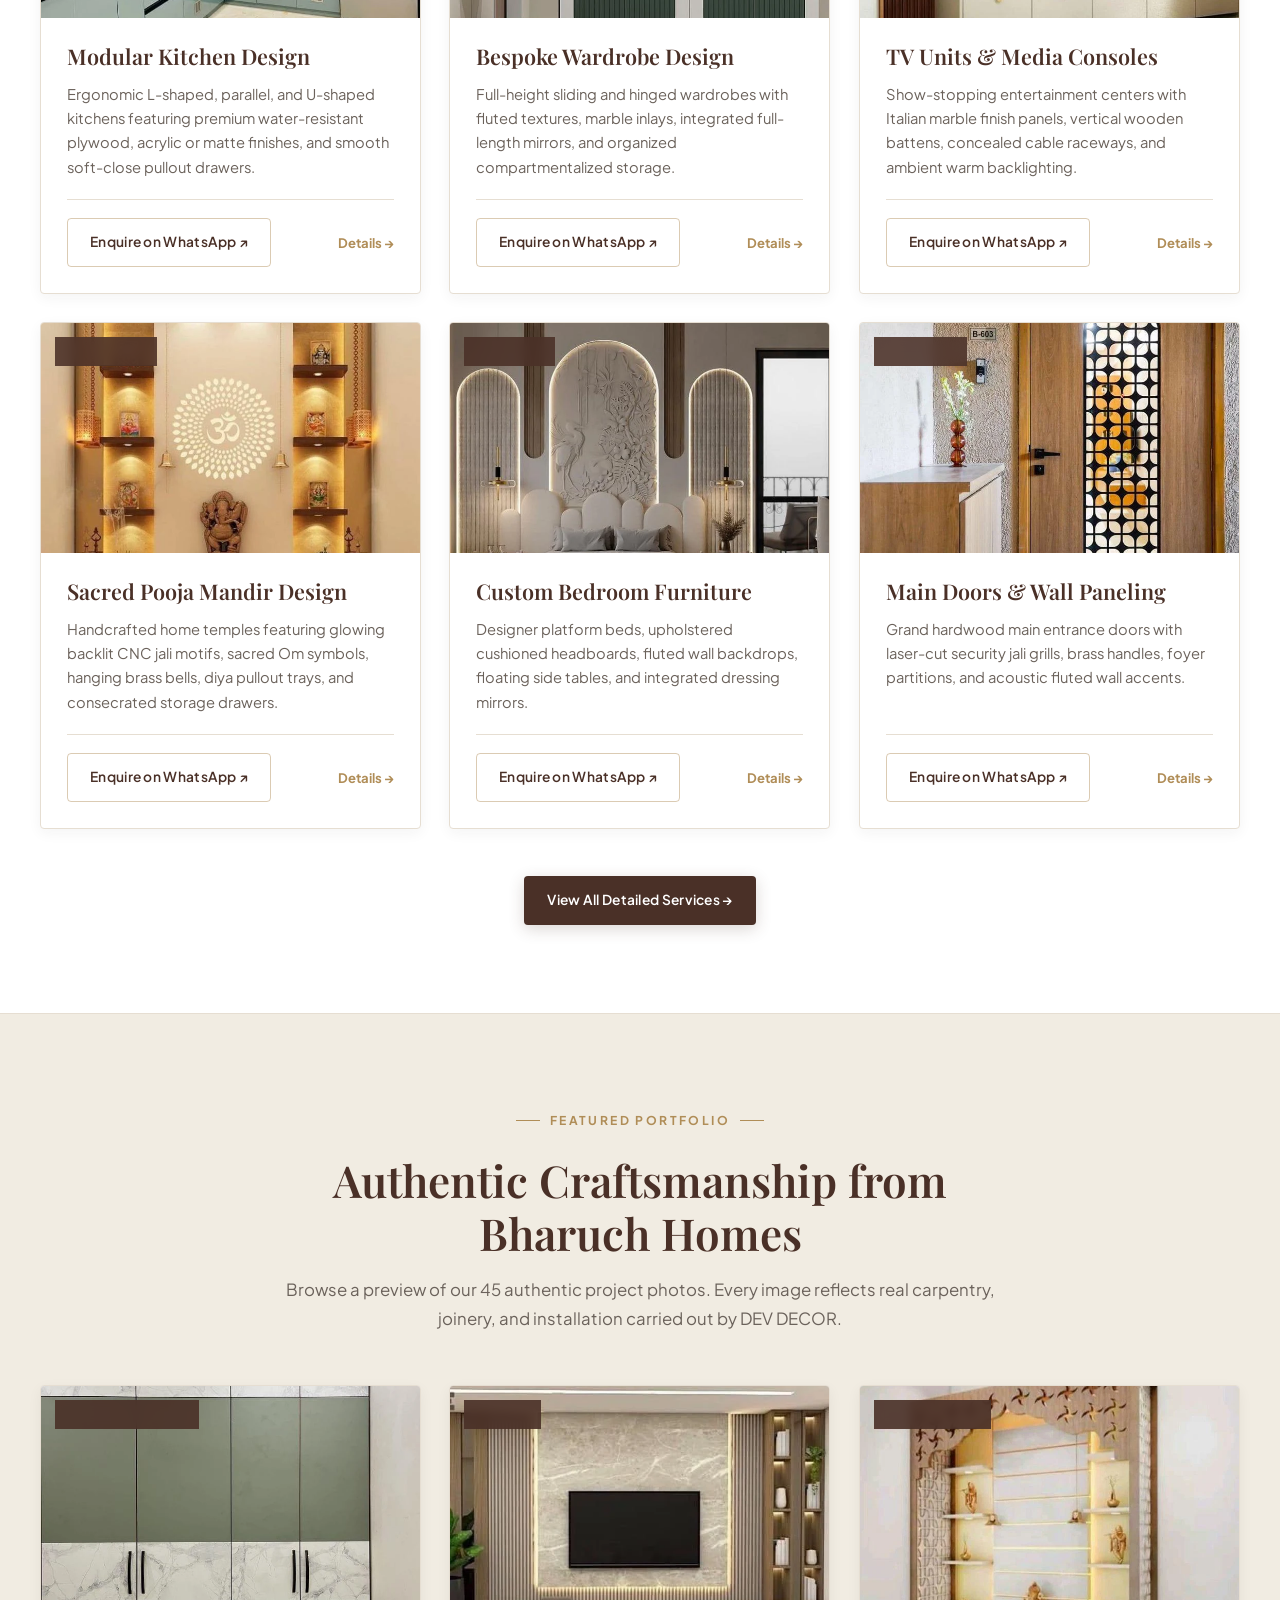
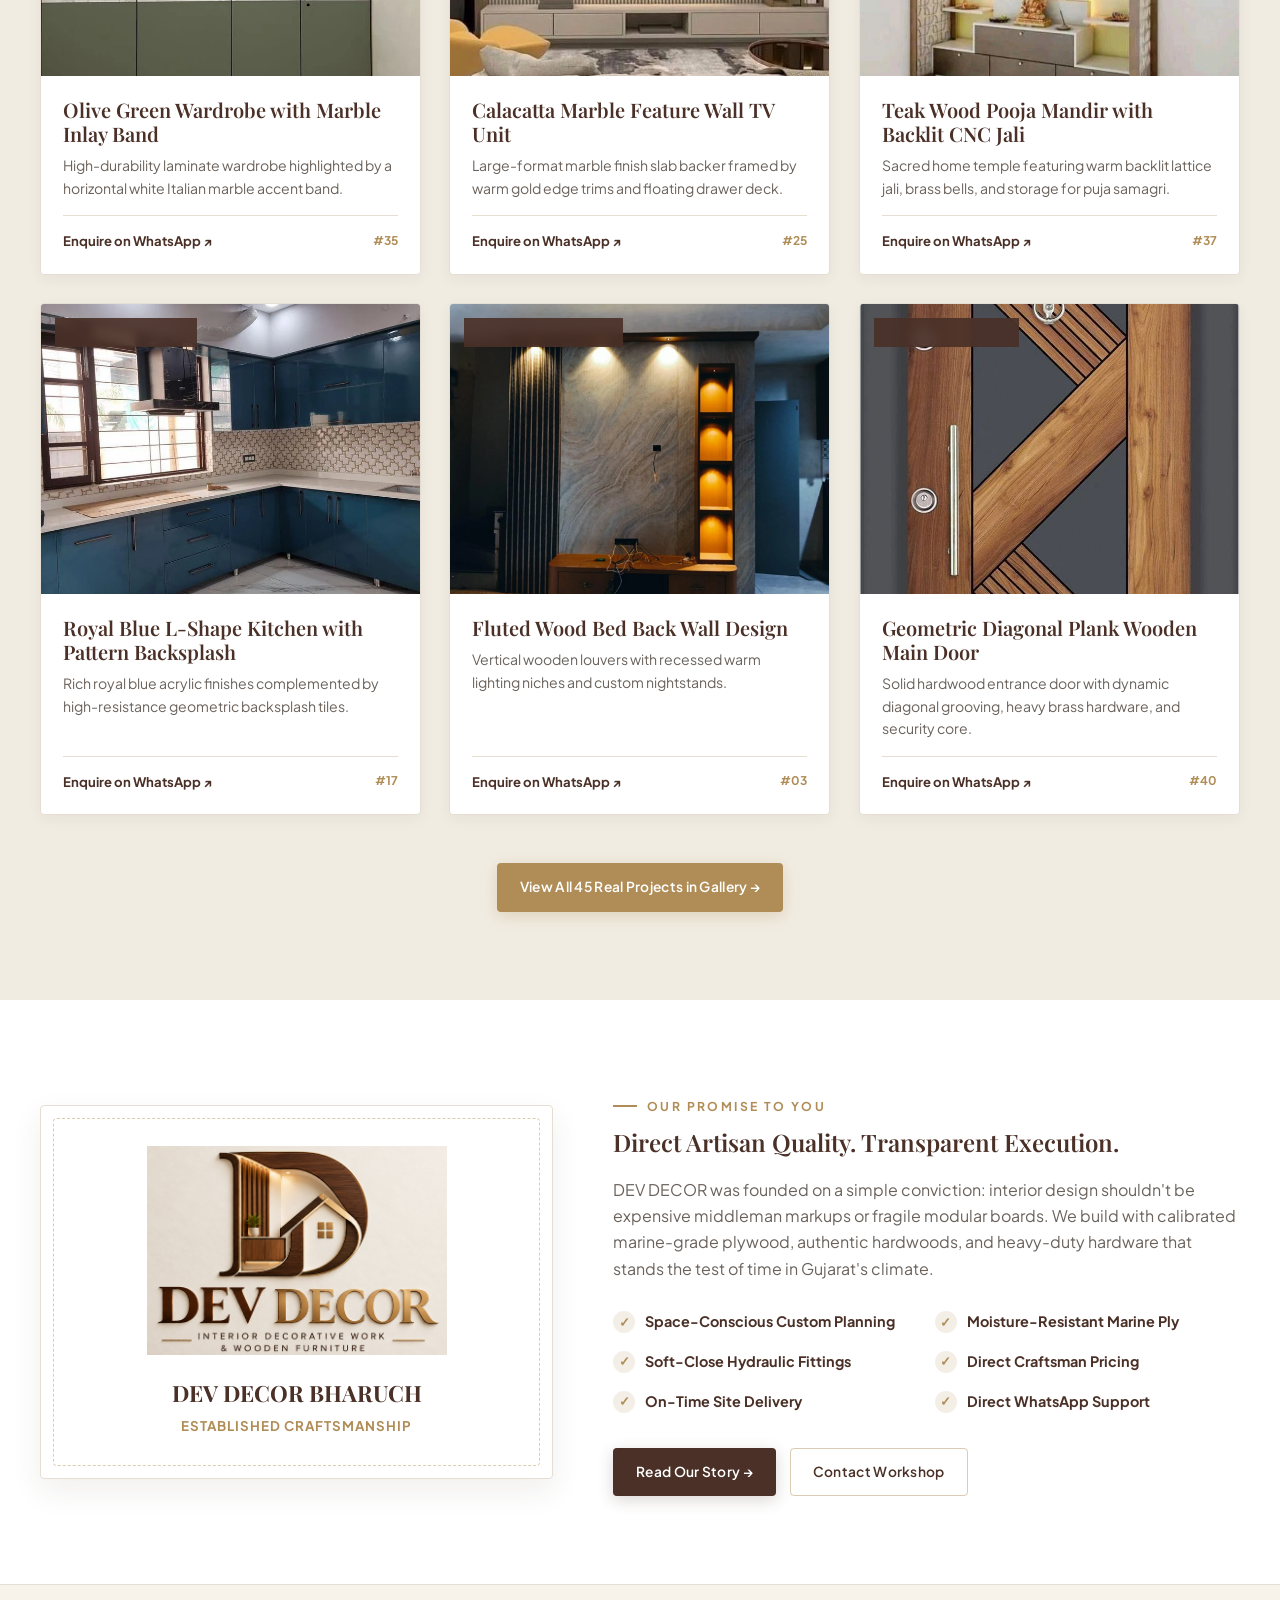
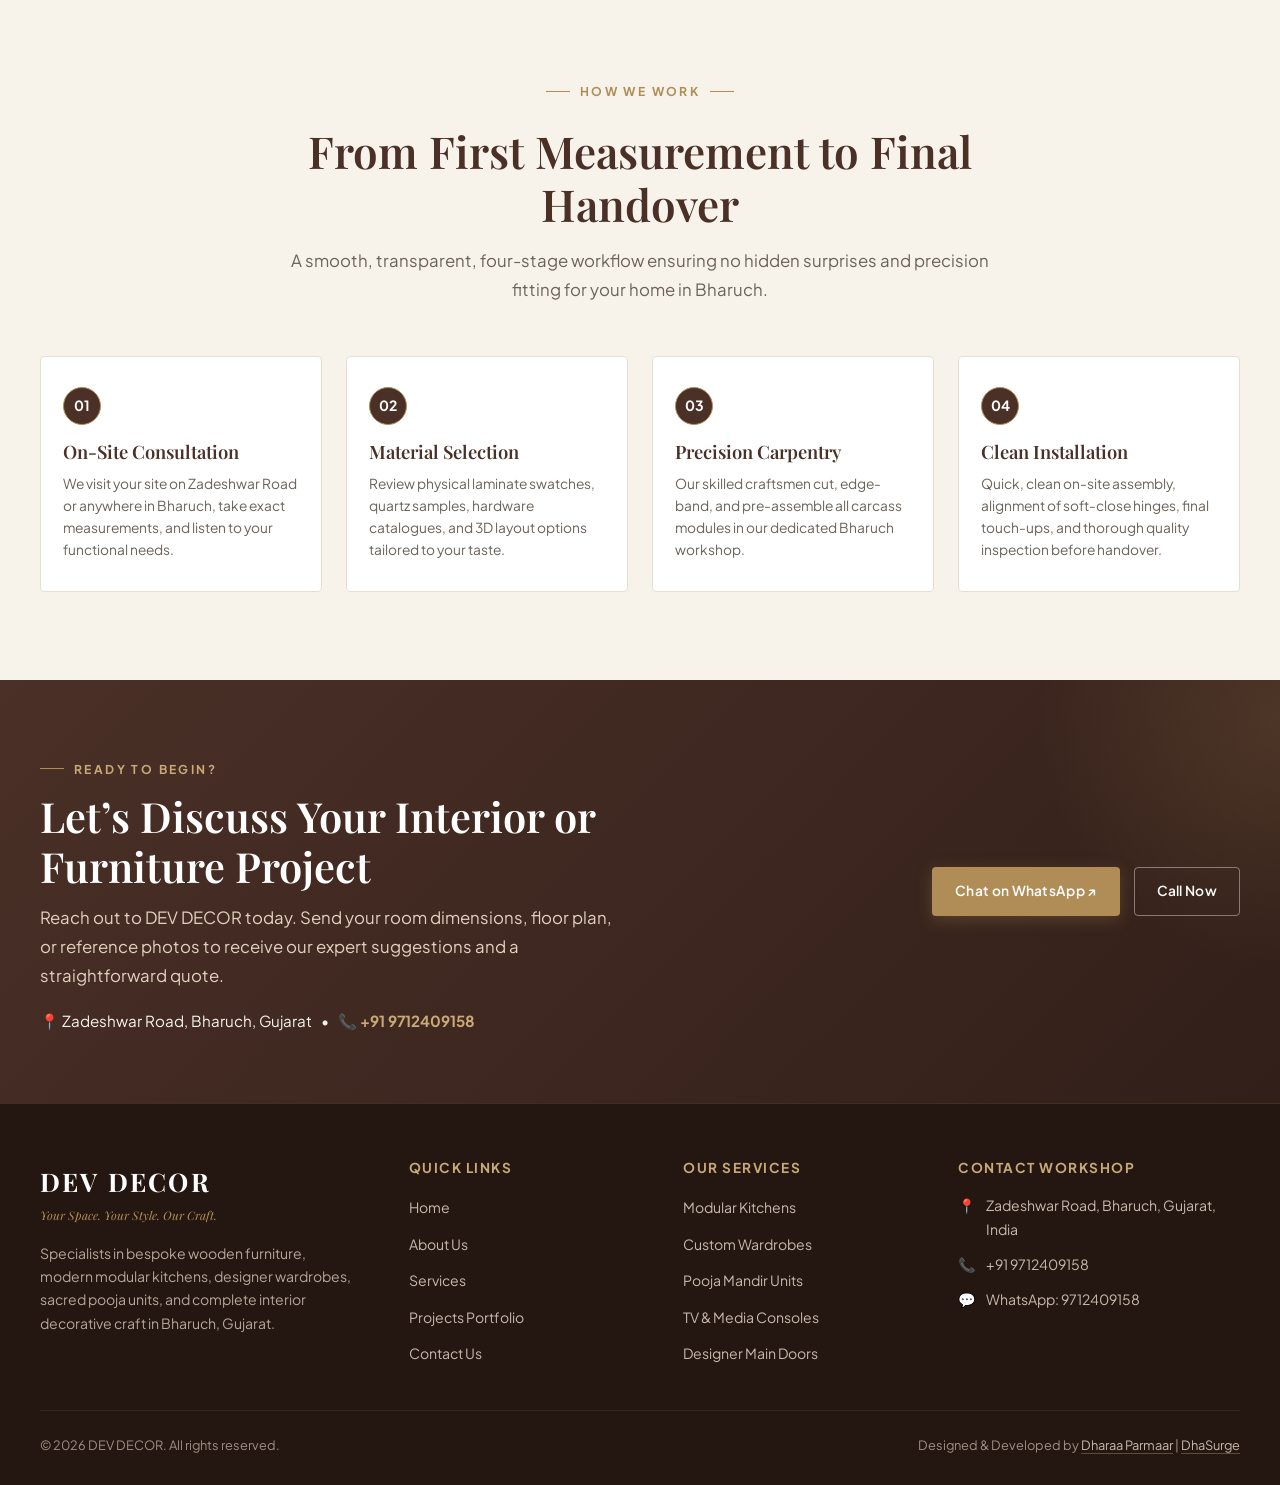
==== commit b7cdbc34: "Add footer credits and remove project photo overlays" ====
--- a/index.html
+++ b/index.html
@@ -8,7 +8,7 @@
   <meta name="title-hi" content="DEV DECOR | भरूच में प्रीमियम इंटीरियर डिज़ाइन एवं वुडन फर्नीचर">
   <meta name="description" content="Discover bespoke interior decorative craft, modern modular kitchens, designer wardrobes, sacred pooja mandirs, and luxury wooden furniture from DEV DECOR in Zadeshwar Road, Bharuch.">
   <meta name="theme-color" content="#4A3027">
-  <link rel="canonical" href="https://dev-decor.vercel.app/index.html">
+  <link rel="canonical" href="https://devdecor.vercel.app/index.html">
   <meta property="og:title" content="DEV DECOR — Your Space. Your Style. Our Craft.">
   <meta property="og:description" content="Interior decorative work and bespoke wooden furniture in Bharuch, Gujarat.">
   <meta property="og:type" content="website">
@@ -541,7 +541,7 @@
 
       <div class="footer-bottom">
         <div>&copy; <span class="current-year"></span> DEV DECOR. <span data-en="All rights reserved." data-hi="सर्वाधिकार सुरक्षित।">All rights reserved.</span></div>
-        <div data-en="Crafted with precision for Bharuch homeowners" data-hi="भरूच के घरों के लिए खूबसूरती से निर्मित">Crafted with precision for Bharuch homeowners</div>
+        <div>Designed & Developed by <a href="https://dharaassetsuite.vercel.app/" target="_blank" rel="noopener">Dharaa Parmaar</a> | <a href="https://www.dhasurge.com/" target="_blank" rel="noopener">DhaSurge</a></div>
       </div>
     </div>
   </footer>
--- a/assets/style.css
+++ b/assets/style.css
@@ -823,7 +823,6 @@
   height: 290px;
   overflow: hidden;
   background: #E7DFD4;
-  cursor: pointer;
 }
 
 .project-card-media img {
@@ -835,37 +834,6 @@
 
 .project-card:hover .project-card-media img {
   transform: scale(1.05);
-}
-
-.project-overlay-btn {
-  position: absolute;
-  inset: 0;
-  background: rgba(41, 41, 41, 0.35);
-  display: grid;
-  place-items: center;
-  opacity: 0;
-  transition: opacity 0.3s ease;
-}
-
-.project-overlay-badge {
-  background: var(--walnut);
-  color: #FFFFFF;
-  font-size: 0.78rem;
-  font-weight: 600;
-  padding: 8px 16px;
-  border-radius: 999px;
-  border: 1px solid var(--gold);
-  box-shadow: 0 4px 16px rgba(0, 0, 0, 0.3);
-  transform: translateY(10px);
-  transition: transform 0.3s ease;
-}
-
-.project-card:hover .project-overlay-btn {
-  opacity: 1;
-}
-
-.project-card:hover .project-overlay-badge {
-  transform: translateY(0);
 }
 
 .project-badge {
@@ -923,107 +891,6 @@
 
 .project-card-action a:hover {
   color: var(--gold);
-}
-
-/* Lightbox Modal */
-.lightbox-modal {
-  position: fixed;
-  inset: 0;
-  background: rgba(20, 15, 13, 0.88);
-  backdrop-filter: blur(12px);
-  -webkit-backdrop-filter: blur(12px);
-  z-index: 1000;
-  display: grid;
-  place-items: center;
-  padding: 30px 20px;
-  opacity: 0;
-  visibility: hidden;
-  transition: opacity 0.3s ease, visibility 0.3s ease;
-}
-
-.lightbox-modal.is-active {
-  opacity: 1;
-  visibility: visible;
-}
-
-.lightbox-content {
-  background: var(--ivory);
-  border: 1px solid var(--border-gold);
-  border-radius: var(--radius-sm);
-  max-width: 900px;
-  width: 100%;
-  max-height: 90vh;
-  overflow-y: auto;
-  box-shadow: 0 25px 60px rgba(0, 0, 0, 0.5);
-  position: relative;
-  display: grid;
-  grid-template-columns: 1.15fr 0.85fr;
-}
-
-.lightbox-close {
-  position: absolute;
-  top: 14px;
-  right: 14px;
-  width: 36px;
-  height: 36px;
-  background: var(--walnut);
-  color: #FFFFFF;
-  border: 1px solid var(--gold);
-  border-radius: 50%;
-  display: grid;
-  place-items: center;
-  font-size: 1.25rem;
-  cursor: pointer;
-  z-index: 10;
-  transition: var(--transition);
-}
-
-.lightbox-close:hover {
-  background: var(--charcoal);
-  transform: rotate(90deg);
-}
-
-.lightbox-image-wrap {
-  background: #1C1C1C;
-  display: flex;
-  align-items: center;
-  justify-content: center;
-  min-height: 380px;
-}
-
-.lightbox-image-wrap img {
-  width: 100%;
-  height: 100%;
-  max-height: 520px;
-  object-fit: contain;
-}
-
-.lightbox-details {
-  padding: 32px 28px;
-  display: flex;
-  flex-direction: column;
-}
-
-.lightbox-details .eyebrow {
-  margin-bottom: 8px;
-}
-
-.lightbox-details h3 {
-  font-size: 1.55rem;
-  margin-bottom: 14px;
-}
-
-.lightbox-details p {
-  font-size: 0.95rem;
-  line-height: 1.7;
-  margin-bottom: 24px;
-}
-
-.lightbox-actions {
-  margin-top: auto;
-  display: flex;
-  flex-direction: column;
-  gap: 12px;
 }
 
 /* About Grid & Story */
@@ -1466,6 +1333,19 @@
   color: #9E8F82;
 }
 
+.footer-bottom a {
+  color: #C7B9AC;
+  text-decoration: underline;
+  text-underline-offset: 3px;
+  text-decoration-color: rgba(176, 141, 87, 0.45);
+  transition: color 0.2s, text-decoration-color 0.2s;
+}
+
+.footer-bottom a:hover {
+  color: var(--gold-light);
+  text-decoration-color: var(--gold-light);
+}
+
 /* Animations & Scroll Reveal */
 @media (prefers-reduced-motion: no-preference) {
   body {
@@ -1554,14 +1434,6 @@
     grid-template-columns: repeat(2, 1fr);
     gap: 36px;
   }
-
-  .lightbox-content {
-    grid-template-columns: 1fr;
-  }
-
-  .lightbox-image-wrap {
-    min-height: 300px;
-  }
 }
 
 @media (max-width: 640px) {
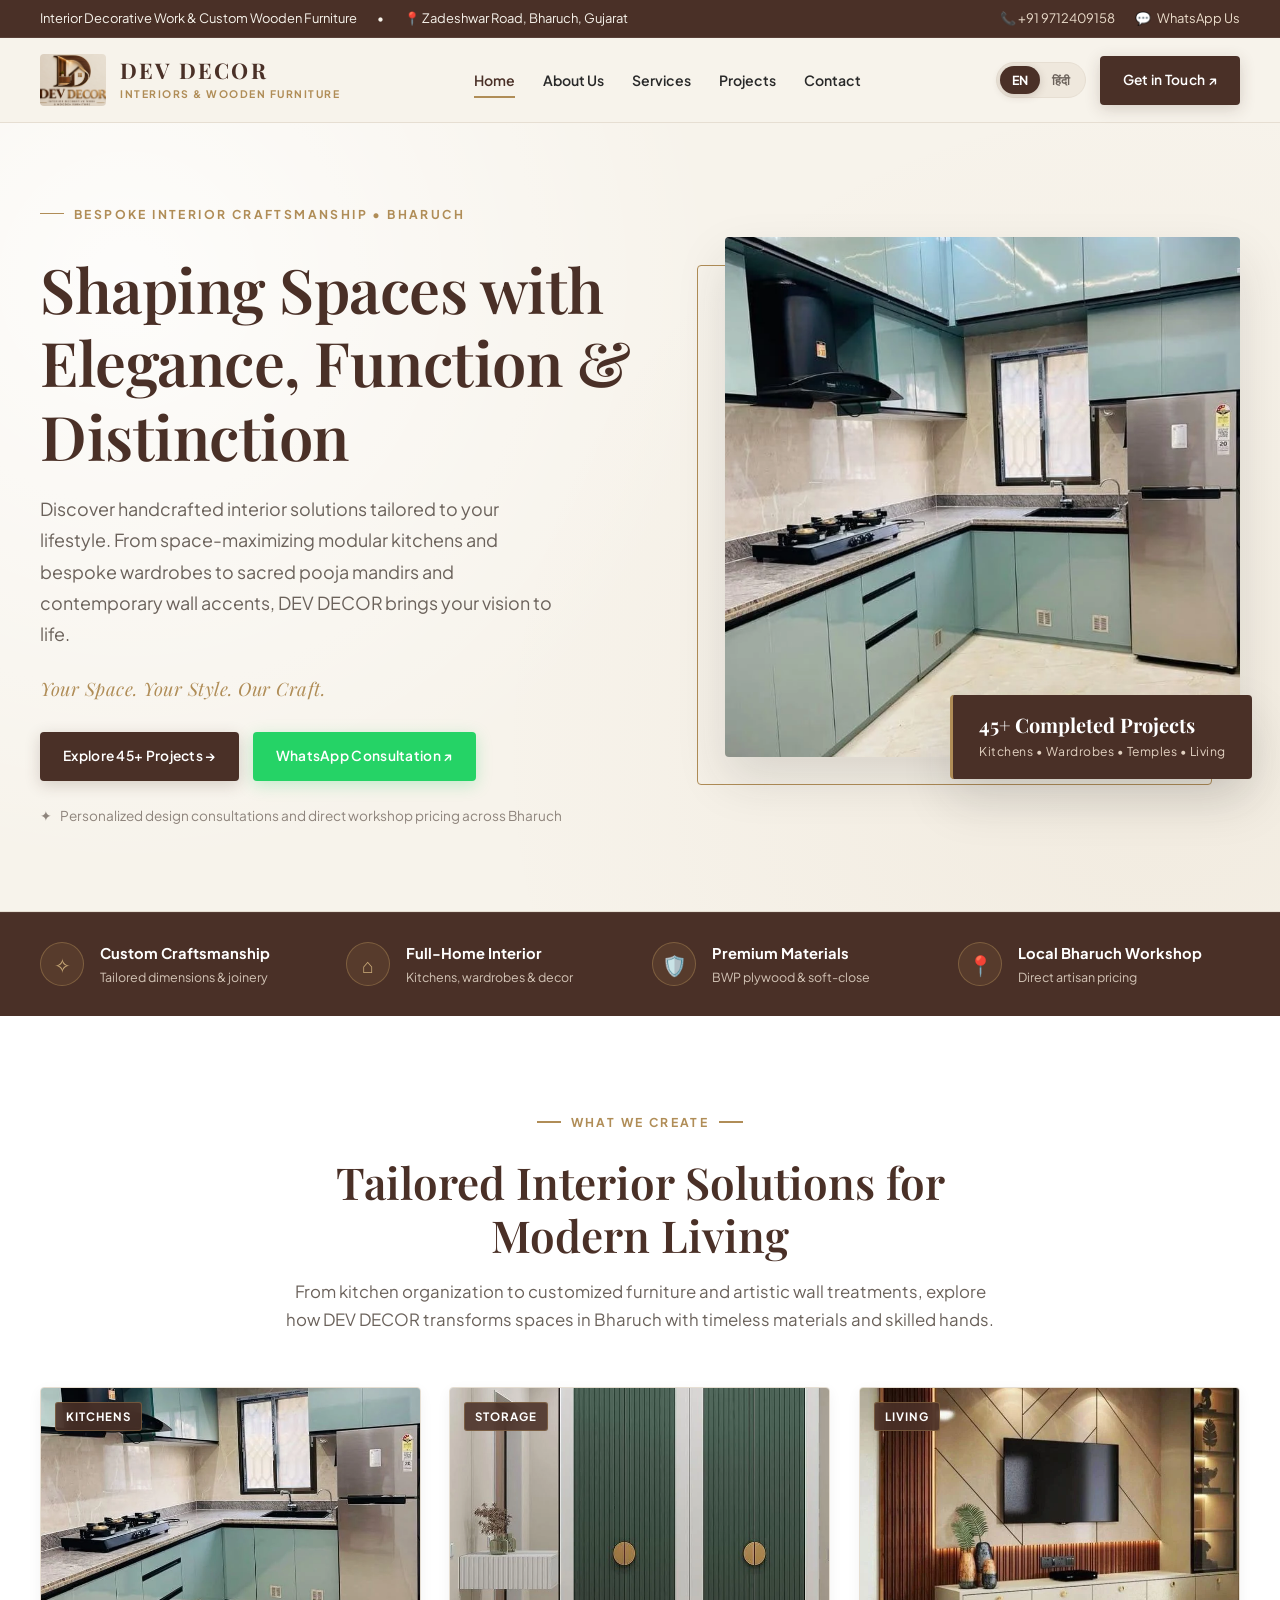
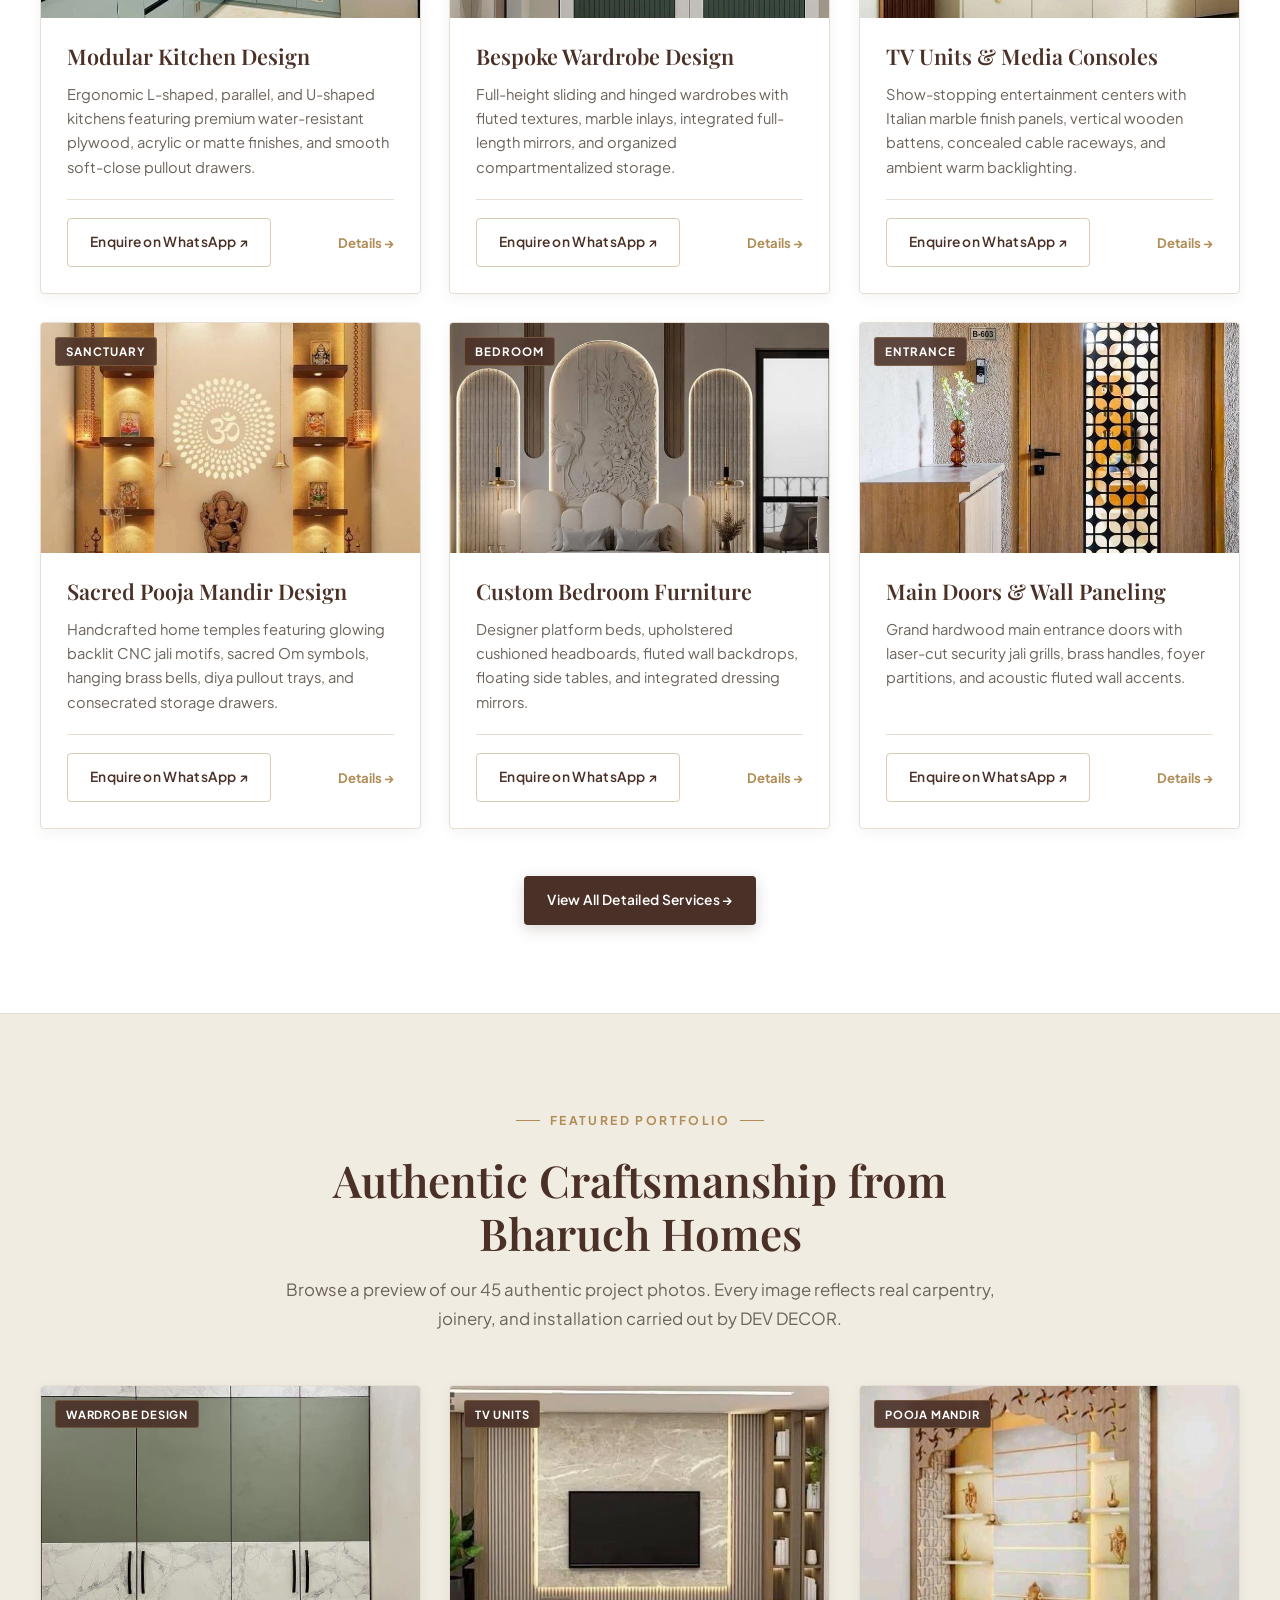
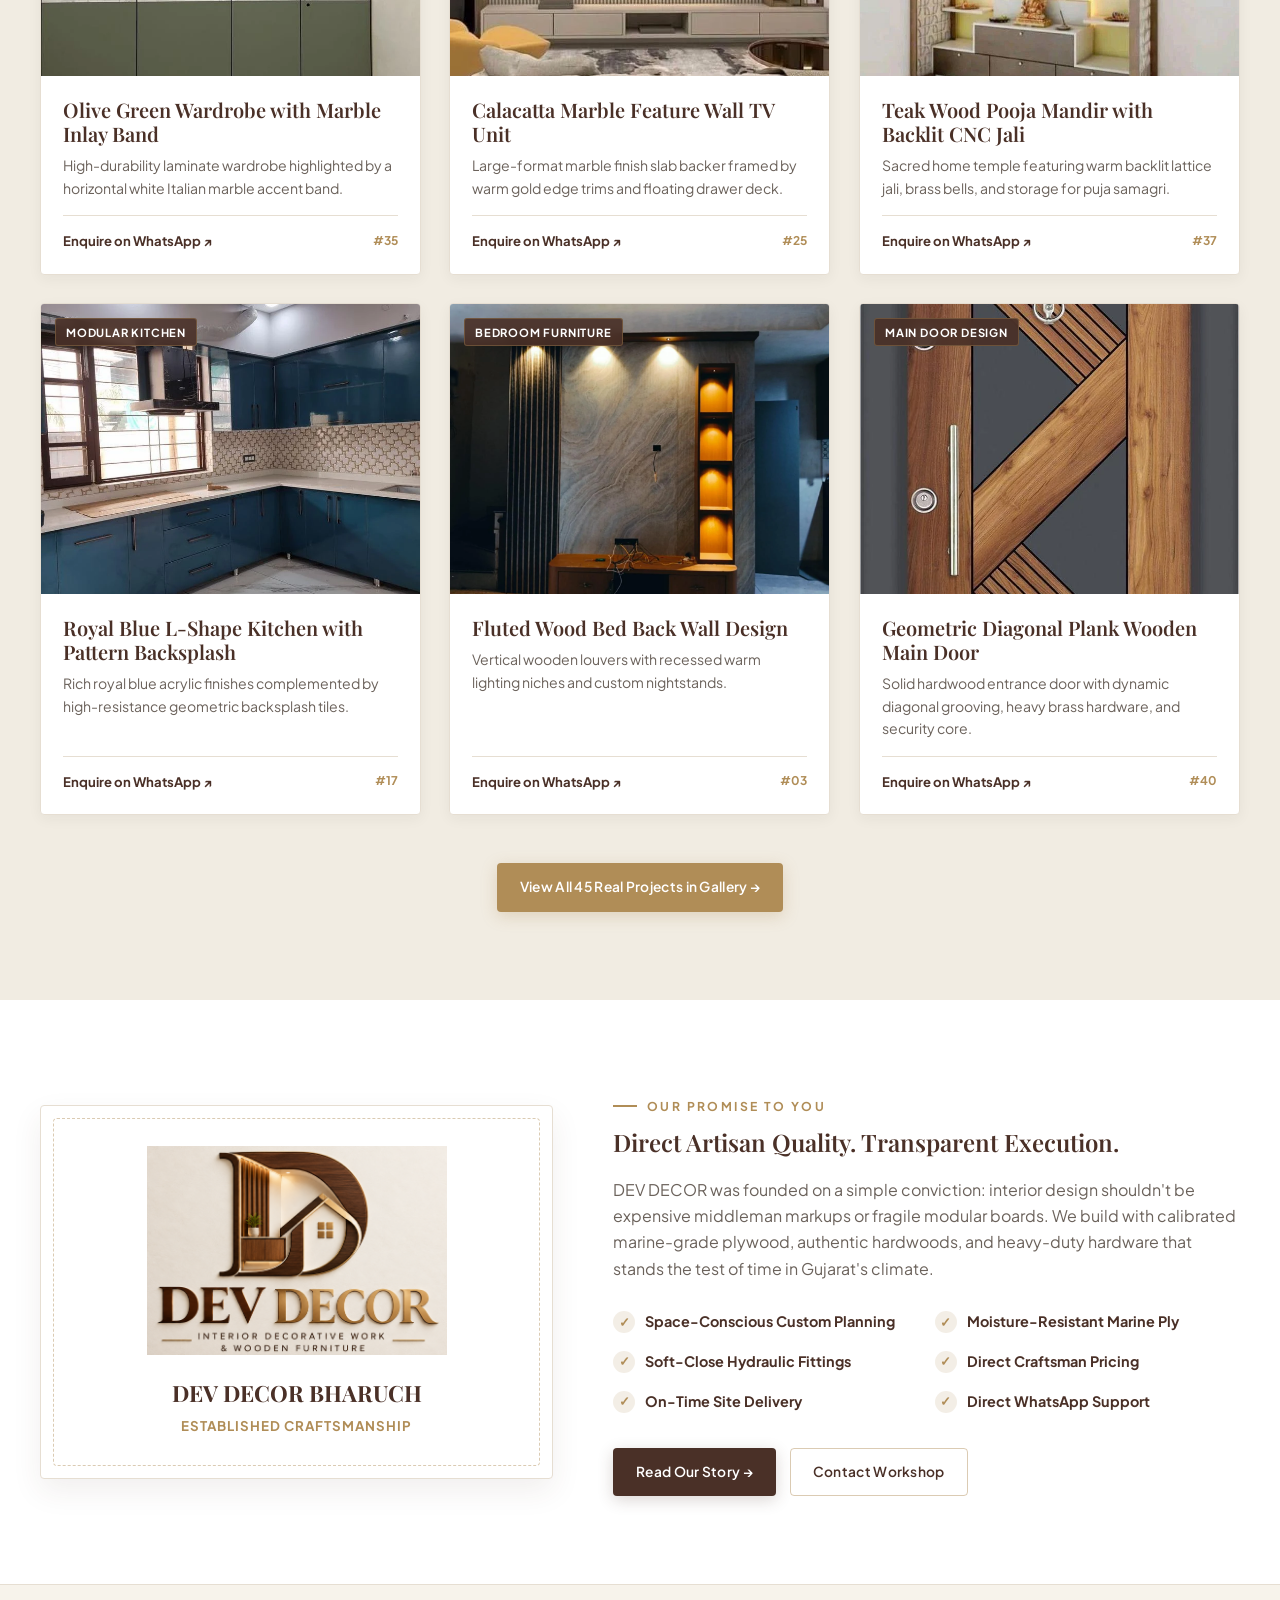
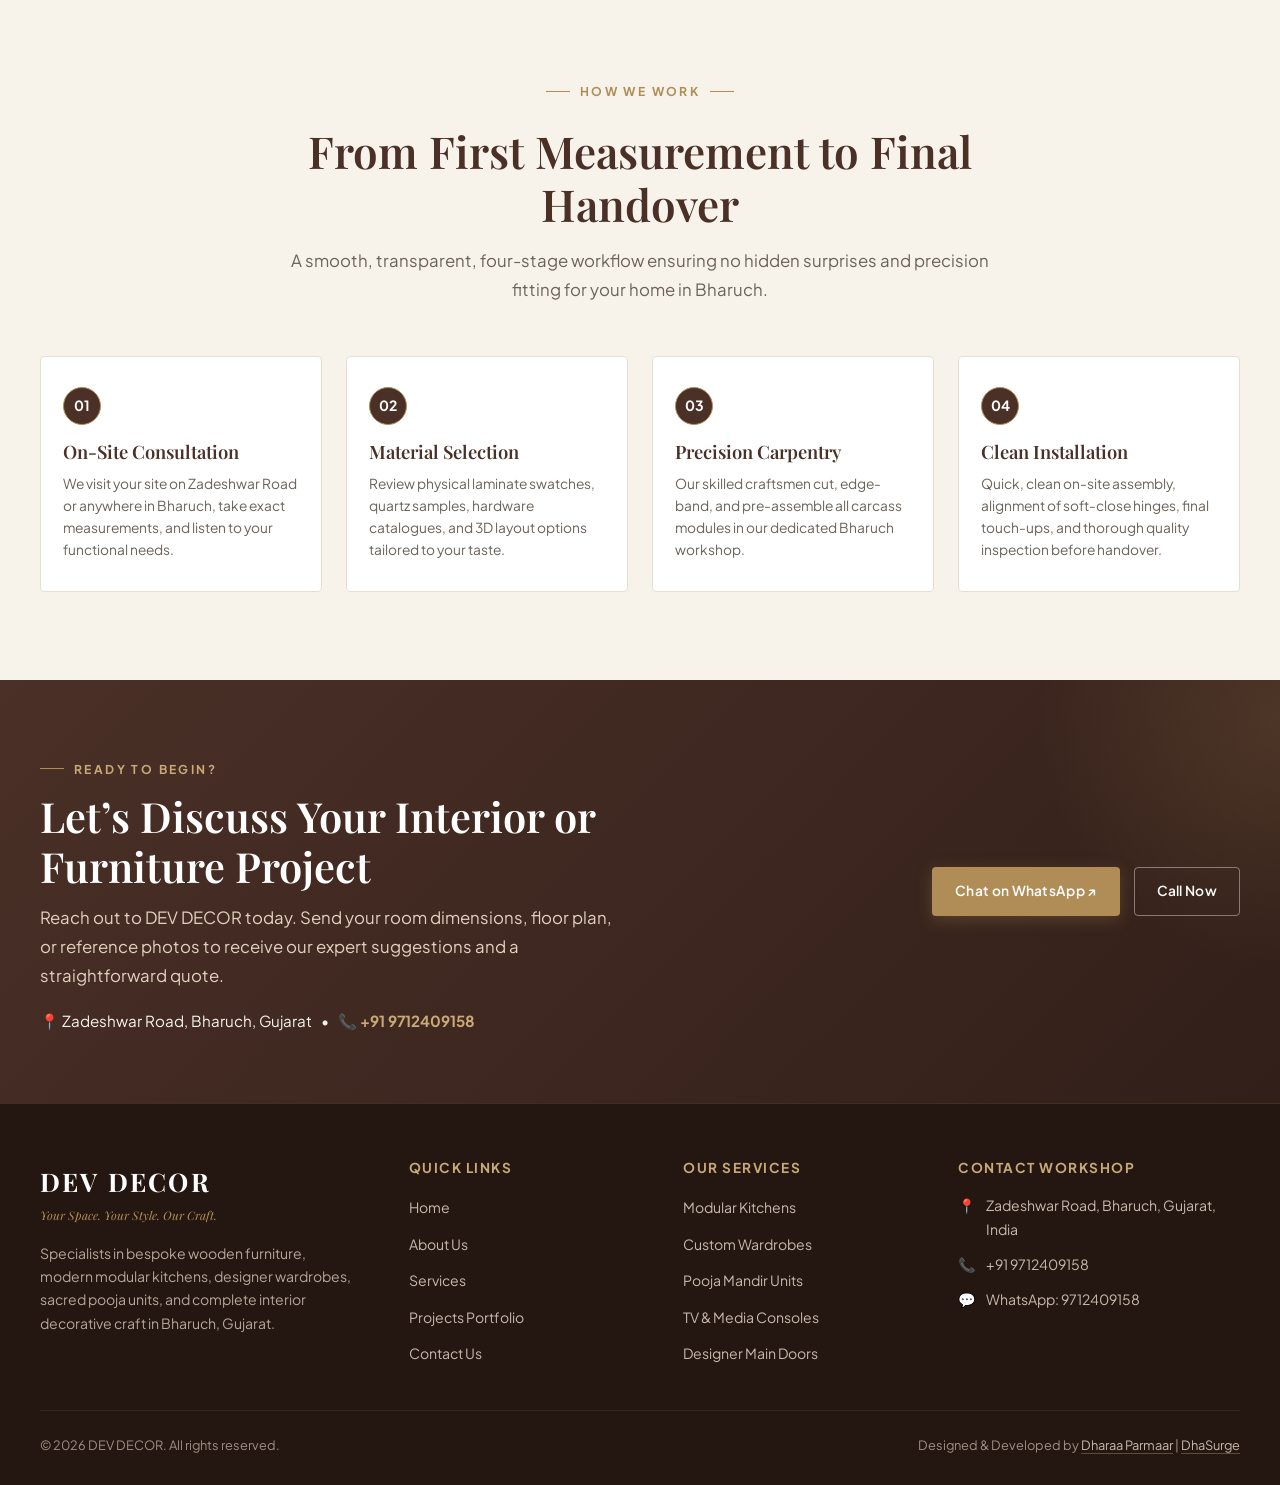
==== commit aae7113b: "Fix Dharaa Parmaar portfolio URL across pages" ====
--- a/index.html
+++ b/index.html
@@ -541,7 +541,7 @@
 
       <div class="footer-bottom">
         <div>&copy; <span class="current-year"></span> DEV DECOR. <span data-en="All rights reserved." data-hi="सर्वाधिकार सुरक्षित।">All rights reserved.</span></div>
-        <div>Designed & Developed by <a href="https://dharaassetsuite.vercel.app/" target="_blank" rel="noopener">Dharaa Parmaar</a> | <a href="https://www.dhasurge.com/" target="_blank" rel="noopener">DhaSurge</a></div>
+        <div>Designed & Developed by <a href="https://dharaassetsuites.vercel.app/" target="_blank" rel="noopener">Dharaa Parmaar</a> | <a href="https://www.dhasurge.com/" target="_blank" rel="noopener">DhaSurge</a></div>
       </div>
     </div>
   </footer>
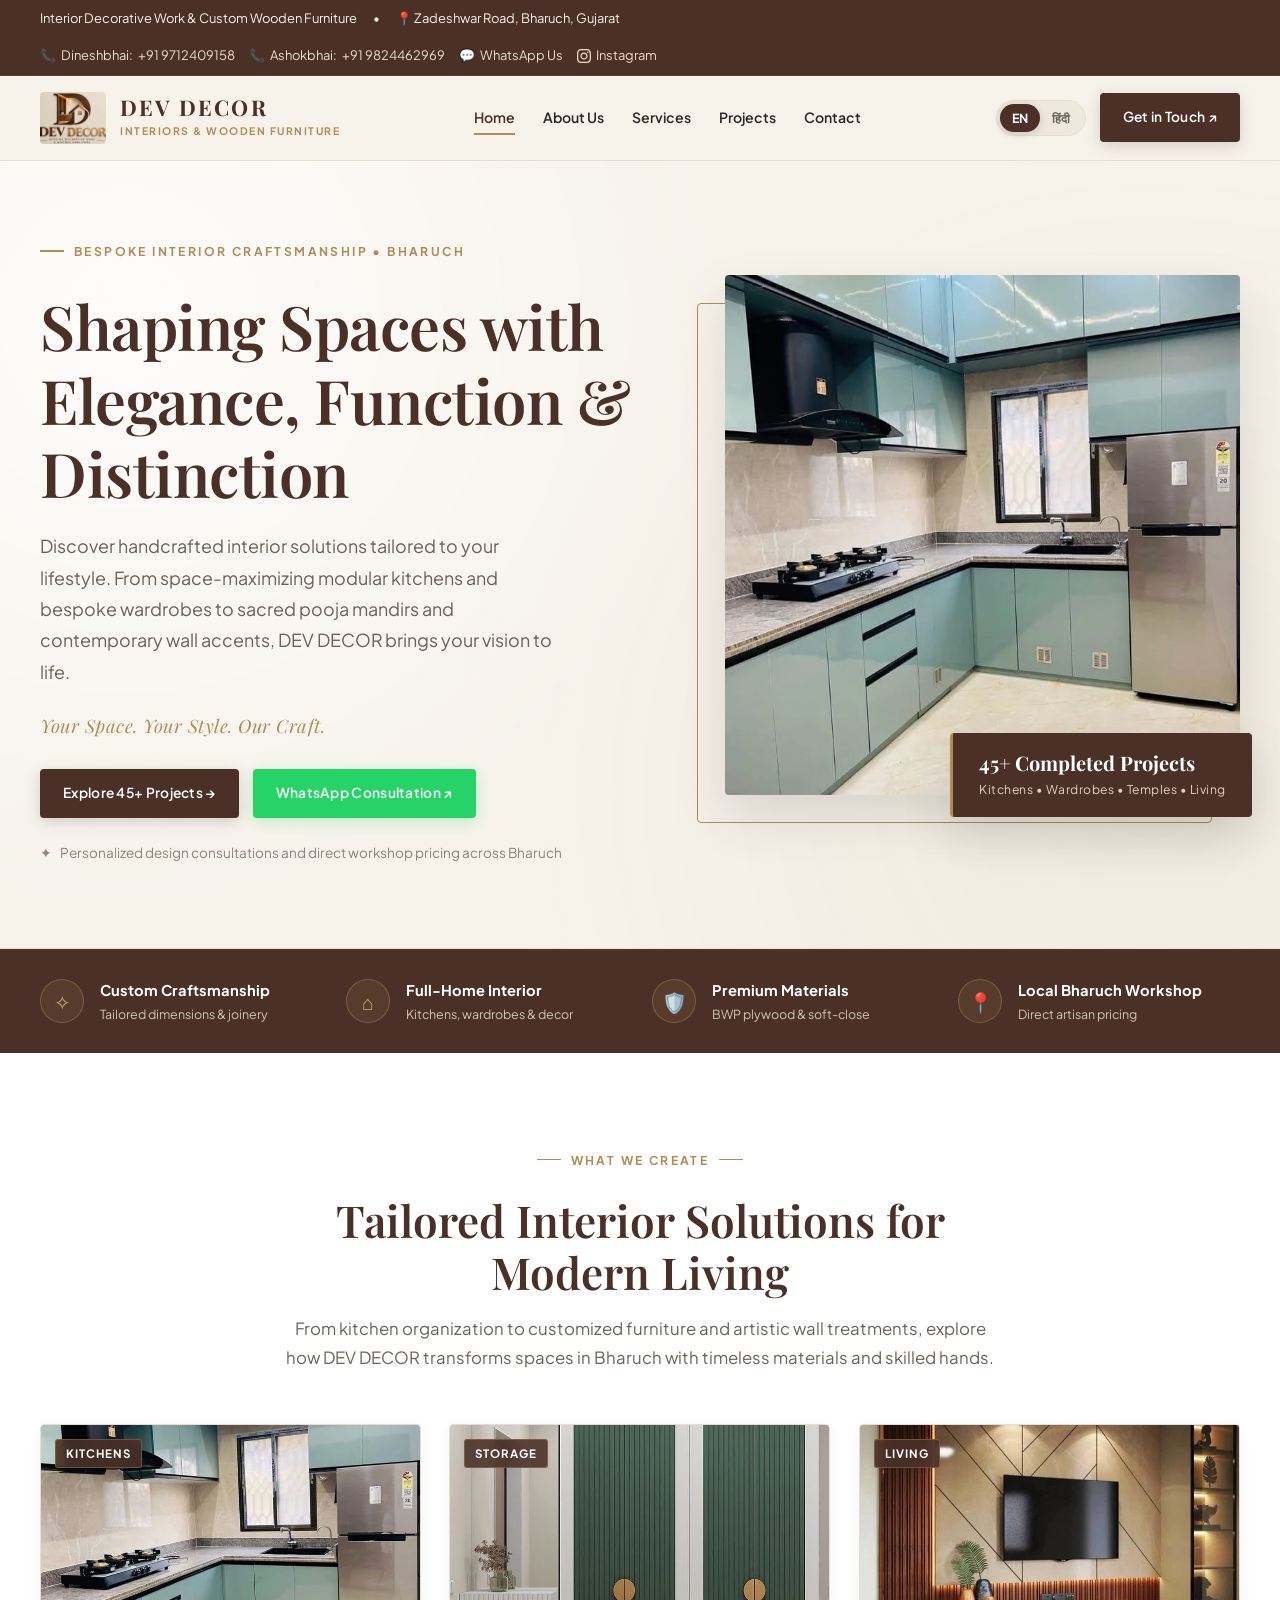
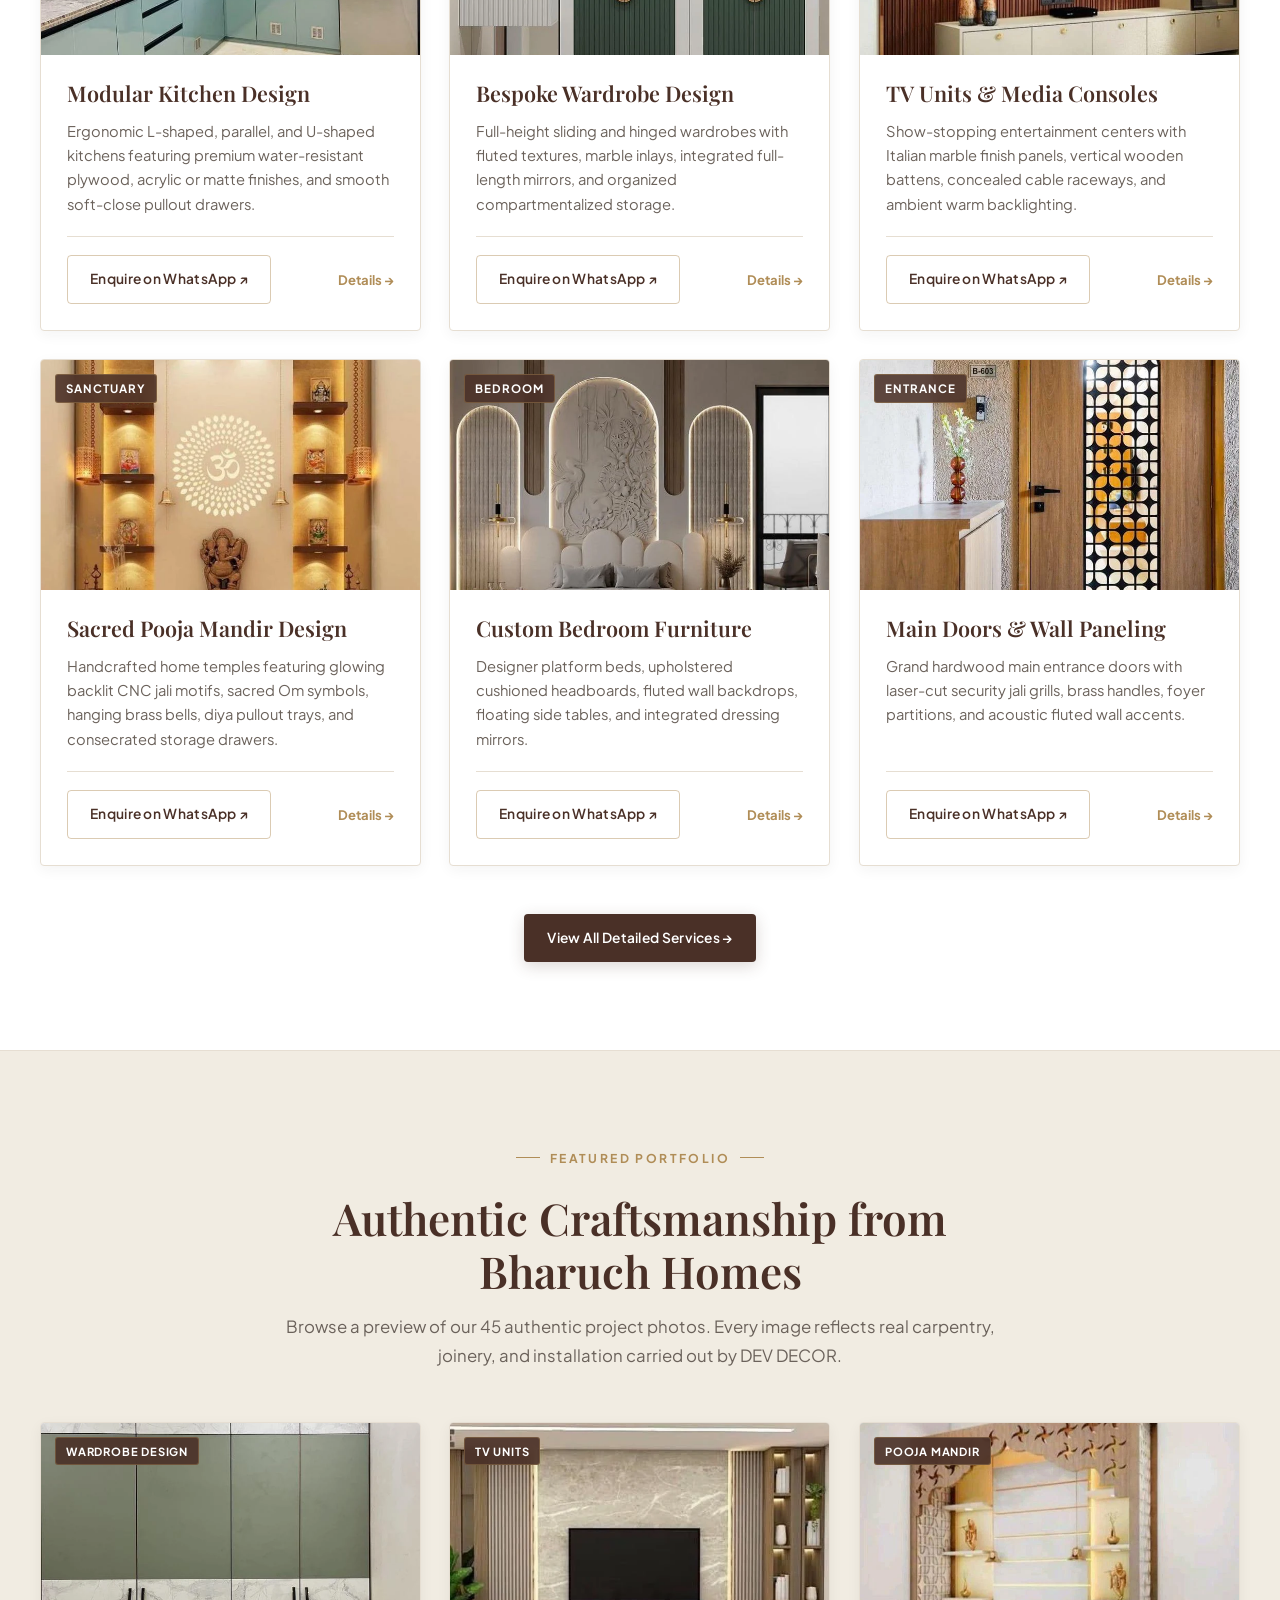
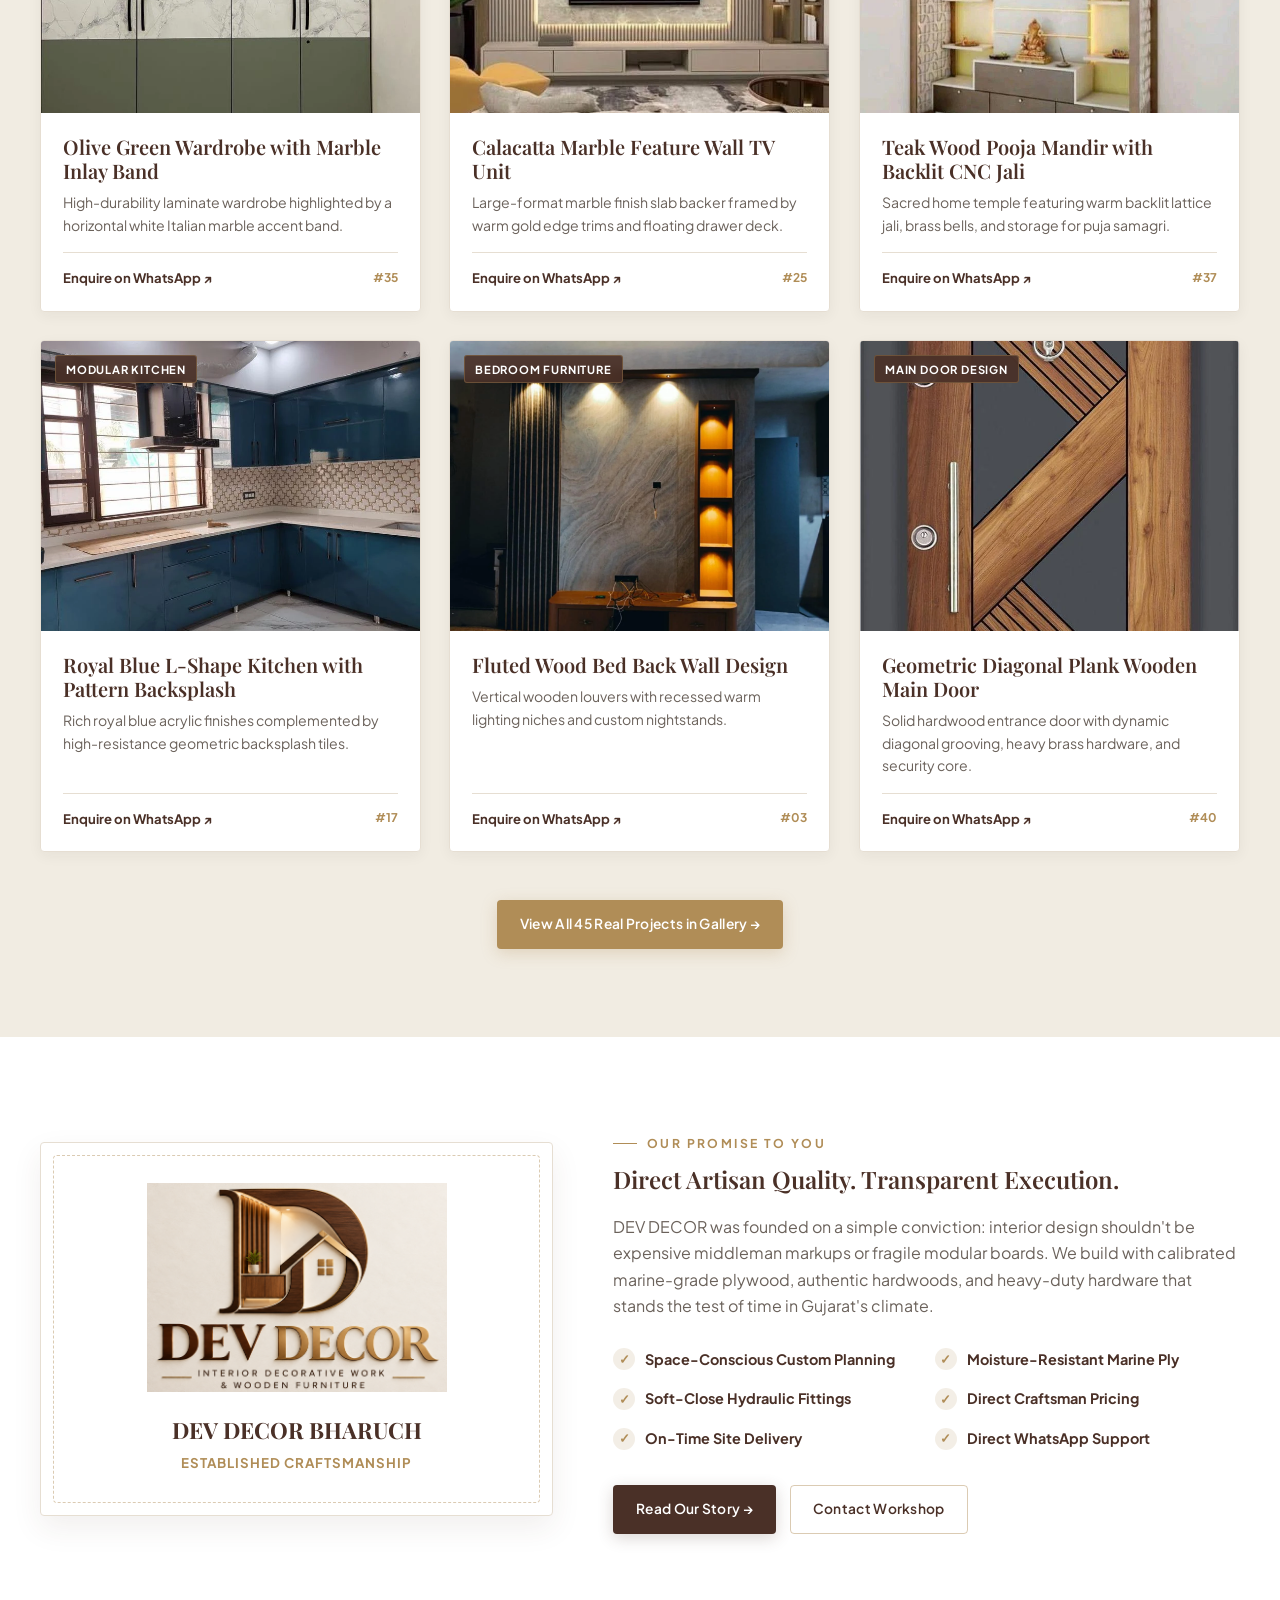
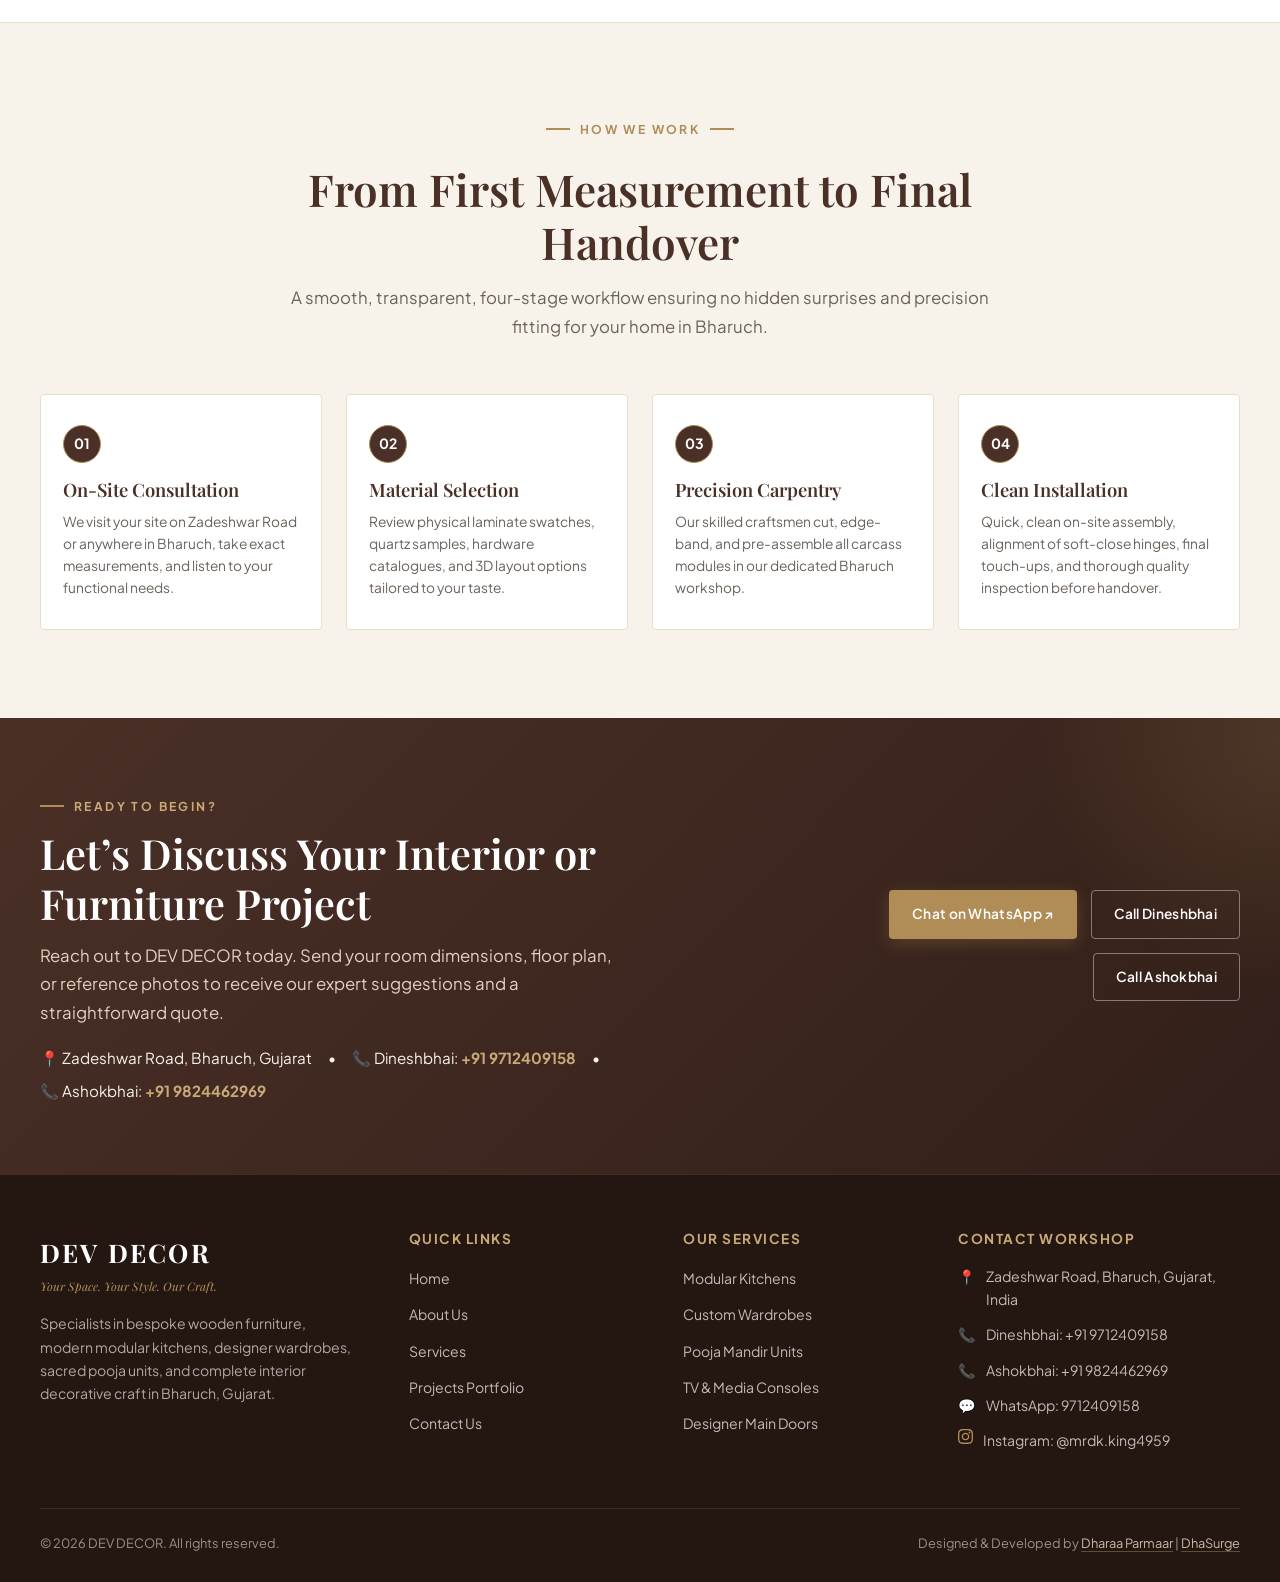
==== commit 4cc2597a: "chore: save pre-expansion contact and navigation updates" ====
--- a/index.html
+++ b/index.html
@@ -31,8 +31,13 @@
         <span>📍 <span data-en="Zadeshwar Road, Bharuch, Gujarat" data-hi="ज़ादेश्वर रोड, भरूच, गुजरात">Zadeshwar Road, Bharuch, Gujarat</span></span>
       </div>
       <div class="topbar-actions">
-        <a href="tel:+919712409158" class="topbar-link">📞 +91 9712409158</a>
+        <a href="tel:+919712409158" class="topbar-link" title="Call Dineshbhai">📞 <span data-en="Dineshbhai:" data-hi="दिनेशभाई:">Dineshbhai:</span> +91 9712409158</a>
+        <a href="tel:+919824462969" class="topbar-link" title="Call Ashokbhai">📞 <span data-en="Ashokbhai:" data-hi="अशोकभाई:">Ashokbhai:</span> +91 9824462969</a>
         <a href="https://wa.me/919712409158" target="_blank" rel="noopener" class="topbar-link">💬 <span data-en="WhatsApp Us" data-hi="WhatsApp करें">WhatsApp Us</span></a>
+        <a href="https://www.instagram.com/mrdk.king4959/" target="_blank" rel="noopener noreferrer" class="topbar-link topbar-instagram" title="Follow Dinesh Jangid on Instagram (@mrdk.king4959)">
+          <svg width="14" height="14" viewBox="0 0 24 24" fill="currentColor" aria-hidden="true"><path d="M12 2.163c3.204 0 3.584.012 4.85.07 3.252.148 4.771 1.691 4.919 4.919.058 1.265.069 1.645.069 4.849 0 3.205-.012 3.584-.069 4.849-.149 3.225-1.664 4.771-4.919 4.919-1.266.058-1.644.07-4.85.07-3.204 0-3.584-.012-4.849-.07-3.26-.149-4.771-1.699-4.919-4.92-.058-1.265-.07-1.644-.07-4.849 0-3.204.013-3.583.07-4.849.149-3.227 1.664-4.771 4.919-4.919 1.266-.057 1.645-.069 4.849-.069zm0-2.163c-3.259 0-3.667.014-4.947.072-4.358.2-6.78 2.618-6.98 6.98-.059 1.281-.073 1.689-.073 4.948 0 3.259.014 3.668.072 4.948.2 4.358 2.618 6.78 6.98 6.98 1.281.058 1.689.072 4.948.072 3.259 0 3.668-.014 4.948-.072 4.354-.2 6.782-2.618 6.979-6.98.059-1.28.073-1.689.073-4.948 0-3.259-.014-3.667-.072-4.947-.196-4.354-2.617-6.78-6.979-6.98-1.281-.059-1.69-.073-4.949-.073zm0 5.838c-3.403 0-6.162 2.759-6.162 6.162s2.759 6.163 6.162 6.163 6.162-2.759 6.162-6.163c0-3.403-2.759-6.162-6.162-6.162zm0 10.162c-2.209 0-4-1.79-4-4 0-2.209 1.791-4 4-4s4 1.791 4 4c0 2.21-1.791 4-4 4zm6.406-11.845c-.796 0-1.441.645-1.441 1.44s.645 1.44 1.441 1.44c.795 0 1.439-.645 1.439-1.44s-.644-1.44-1.439-1.44z"/></svg>
+          <span data-en="Instagram" data-hi="इंस्टाग्राम">Instagram</span>
+        </a>
       </div>
     </div>
   </div>
@@ -54,6 +59,15 @@
         <a href="services.html" data-en="Services" data-hi="सेवाएँ">Services</a>
         <a href="projects.html" data-en="Projects" data-hi="प्रोजेक्ट्स">Projects</a>
         <a href="contact.html" data-en="Contact" data-hi="संपर्क">Contact</a>
+        <div class="nav-drawer-contacts">
+          <span class="nav-drawer-label" data-en="Direct Call" data-hi="सीधा संपर्क">Direct Call</span>
+          <a href="tel:+919712409158" class="nav-drawer-phone">📞 <span data-en="Dineshbhai:" data-hi="दिनेशभाई:">Dineshbhai:</span> +91 9712409158</a>
+          <a href="tel:+919824462969" class="nav-drawer-phone">📞 <span data-en="Ashokbhai:" data-hi="अशोकभाई:">Ashokbhai:</span> +91 9824462969</a>
+          <a href="https://www.instagram.com/mrdk.king4959/" target="_blank" rel="noopener noreferrer" class="nav-drawer-phone nav-drawer-instagram" title="Follow Dinesh Jangid on Instagram">
+            <svg width="15" height="15" viewBox="0 0 24 24" fill="currentColor" aria-hidden="true"><path d="M12 2.163c3.204 0 3.584.012 4.85.07 3.252.148 4.771 1.691 4.919 4.919.058 1.265.069 1.645.069 4.849 0 3.205-.012 3.584-.069 4.849-.149 3.225-1.664 4.771-4.919 4.919-1.266.058-1.644.07-4.85.07-3.204 0-3.584-.012-4.849-.07-3.26-.149-4.771-1.699-4.919-4.92-.058-1.265-.07-1.644-.07-4.849 0-3.204.013-3.583.07-4.849.149-3.227 1.664-4.771 4.919-4.919 1.266-.057 1.645-.069 4.849-.069zm0-2.163c-3.259 0-3.667.014-4.947.072-4.358.2-6.78 2.618-6.98 6.98-.059 1.281-.073 1.689-.073 4.948 0 3.259.014 3.668.072 4.948.2 4.358 2.618 6.78 6.98 6.98 1.281.058 1.689.072 4.948.072 3.259 0 3.668-.014 4.948-.072 4.354-.2 6.782-2.618 6.979-6.98.059-1.28.073-1.689.073-4.948 0-3.259-.014-3.667-.072-4.947-.196-4.354-2.617-6.78-6.979-6.98-1.281-.059-1.69-.073-4.949-.073zm0 5.838c-3.403 0-6.162 2.759-6.162 6.162s2.759 6.163 6.162 6.163 6.162-2.759 6.162-6.163c0-3.403-2.759-6.162-6.162-6.162zm0 10.162c-2.209 0-4-1.79-4-4 0-2.209 1.791-4 4-4s4 1.791 4 4c0 2.21-1.791 4-4 4zm6.406-11.845c-.796 0-1.441.645-1.441 1.44s.645 1.44 1.441 1.44c.795 0 1.439-.645 1.439-1.44s-.644-1.44-1.439-1.44z"/></svg>
+            <span data-en="Follow on Instagram" data-hi="Instagram पर फॉलो करें">Follow on Instagram</span>
+          </a>
+        </div>
       </nav>
 
       <div class="navright">
@@ -479,13 +493,18 @@
           <p data-en="Reach out to DEV DECOR today. Send your room dimensions, floor plan, or reference photos to receive our expert suggestions and a straightforward quote." data-hi="आज ही DEV DECOR से संपर्क करें। कमरे के माप या संदर्भ फोटो भेजें और विशेषज्ञ सुझाव व पारदर्शी कोटेशन प्राप्त करें।">
             Reach out to DEV DECOR today. Send your room dimensions, floor plan, or reference photos to receive our expert suggestions and a straightforward quote.
           </p>
-          <div style="margin-top: 18px; color: #F7F3EB; font-size: 0.95rem;">
-            📍 <span>Zadeshwar Road, Bharuch, Gujarat</span> &nbsp; • &nbsp; 📞 <a href="tel:+919712409158" style="color:var(--gold-light); font-weight:700;">+91 9712409158</a>
+          <div style="margin-top: 18px; color: #F7F3EB; font-size: 0.95rem; display: flex; flex-wrap: wrap; gap: 8px 16px; align-items: center;">
+            <span>📍 Zadeshwar Road, Bharuch, Gujarat</span>
+            <span>•</span>
+            <span>📞 <span data-en="Dineshbhai:" data-hi="दिनेशभाई:">Dineshbhai:</span> <a href="tel:+919712409158" style="color:var(--gold-light); font-weight:700;">+91 9712409158</a></span>
+            <span>•</span>
+            <span>📞 <span data-en="Ashokbhai:" data-hi="अशोकभाई:">Ashokbhai:</span> <a href="tel:+919824462969" style="color:var(--gold-light); font-weight:700;">+91 9824462969</a></span>
           </div>
         </div>
         <div class="cta-actions">
           <a class="btn btn-gold" href="https://wa.me/919712409158" target="_blank" rel="noopener" data-en="Chat on WhatsApp ↗" data-hi="WhatsApp पर चैट करें ↗">Chat on WhatsApp ↗</a>
-          <a class="btn btn-outline-white" href="tel:+919712409158" data-en="Call Now" data-hi="अभी कॉल करें">Call Now</a>
+          <a class="btn btn-outline-white" href="tel:+919712409158" data-en="Call Dineshbhai" data-hi="दिनेशभाई को कॉल करें">Call Dineshbhai</a>
+          <a class="btn btn-outline-white" href="tel:+919824462969" data-en="Call Ashokbhai" data-hi="अशोकभाई को कॉल करें">Call Ashokbhai</a>
         </div>
       </div>
     </section>
@@ -530,12 +549,24 @@
           </div>
           <div class="footer-contact-item">
             <span>📞</span>
-            <a href="tel:+919712409158">+91 9712409158</a>
+            <a href="tel:+919712409158"><span data-en="Dineshbhai:" data-hi="दिनेशभाई:">Dineshbhai:</span> +91 9712409158</a>
+          </div>
+          <div class="footer-contact-item">
+            <span>📞</span>
+            <a href="tel:+919824462969"><span data-en="Ashokbhai:" data-hi="अशोकभाई:">Ashokbhai:</span> +91 9824462969</a>
           </div>
           <div class="footer-contact-item">
             <span>💬</span>
             <a href="https://wa.me/919712409158" target="_blank" rel="noopener">WhatsApp: 9712409158</a>
           </div>
+          <div class="footer-contact-item">
+            <span style="display:inline-flex; align-items:center;">
+              <svg width="15" height="15" viewBox="0 0 24 24" fill="currentColor" aria-hidden="true" style="color:var(--gold);"><path d="M12 2.163c3.204 0 3.584.012 4.85.07 3.252.148 4.771 1.691 4.919 4.919.058 1.265.069 1.645.069 4.849 0 3.205-.012 3.584-.069 4.849-.149 3.225-1.664 4.771-4.919 4.919-1.266.058-1.644.07-4.85.07-3.204 0-3.584-.012-4.849-.07-3.26-.149-4.771-1.699-4.919-4.92-.058-1.265-.07-1.644-.07-4.849 0-3.204.013-3.583.07-4.849.149-3.227 1.664-4.771 4.919-4.919 1.266-.057 1.645-.069 4.849-.069zm0-2.163c-3.259 0-3.667.014-4.947.072-4.358.2-6.78 2.618-6.98 6.98-.059 1.281-.073 1.689-.073 4.948 0 3.259.014 3.668.072 4.948.2 4.358 2.618 6.78 6.98 6.98 1.281.058 1.689.072 4.948.072 3.259 0 3.668-.014 4.948-.072 4.354-.2 6.782-2.618 6.979-6.98.059-1.28.073-1.689.073-4.948 0-3.259-.014-3.667-.072-4.947-.196-4.354-2.617-6.78-6.979-6.98-1.281-.059-1.69-.073-4.949-.073zm0 5.838c-3.403 0-6.162 2.759-6.162 6.162s2.759 6.163 6.162 6.163 6.162-2.759 6.162-6.163c0-3.403-2.759-6.162-6.162-6.162zm0 10.162c-2.209 0-4-1.79-4-4 0-2.209 1.791-4 4-4s4 1.791 4 4c0 2.21-1.791 4-4 4zm6.406-11.845c-.796 0-1.441.645-1.441 1.44s.645 1.44 1.441 1.44c.795 0 1.439-.645 1.439-1.44s-.644-1.44-1.439-1.44z"/></svg>
+            </span>
+            <a href="https://www.instagram.com/mrdk.king4959/" target="_blank" rel="noopener noreferrer">
+              <span>Instagram: @mrdk.king4959</span>
+            </a>
+          </div>
         </div>
       </div>
 
--- a/assets/style.css
+++ b/assets/style.css
@@ -168,22 +168,47 @@
   flex-wrap: wrap;
 }
 
-.topbar-info, .topbar-actions {
-  display: flex;
-  align-items: center;
-  gap: 20px;
+.topbar-info {
+  display: flex;
+  align-items: center;
+  gap: 16px;
+  flex-wrap: wrap;
+}
+
+.topbar-actions {
+  display: flex;
+  align-items: center;
+  gap: 14px;
+  flex-wrap: wrap;
 }
 
 .topbar-link {
   display: inline-flex;
   align-items: center;
-  gap: 6px;
+  gap: 5px;
   color: #EBDDCB;
   transition: color 0.2s;
 }
 
 .topbar-link:hover {
   color: var(--gold-light);
+}
+
+.topbar-instagram {
+  color: #F8D9C0;
+}
+
+.topbar-instagram svg {
+  vertical-align: middle;
+  transition: transform 0.2s ease;
+}
+
+.topbar-instagram:hover svg {
+  transform: scale(1.15);
+}
+
+.topbar-instagram:hover {
+  color: #FFAE80;
 }
 
 /* Header & Navigation */
@@ -405,6 +430,20 @@
   box-shadow: 0 8px 24px rgba(37, 211, 102, 0.35);
 }
 
+.btn-instagram {
+  background: linear-gradient(45deg, #f09433 0%, #e6683c 25%, #dc2743 50%, #cc2366 75%, #bc1888 100%);
+  color: #FFFFFF;
+  box-shadow: 0 4px 16px rgba(220, 39, 67, 0.25);
+  border: none;
+}
+
+.btn-instagram:hover {
+  background: linear-gradient(45deg, #e08323 0%, #d5582c 25%, #cb1733 50%, #bb1356 75%, #ab0878 100%);
+  color: #FFFFFF;
+  transform: translateY(-2px);
+  box-shadow: 0 8px 24px rgba(220, 39, 67, 0.35);
+}
+
 /* Mobile Menu Toggle Button */
 .menu-toggle {
   display: none;
@@ -441,6 +480,10 @@
 }
 
 /* Mobile Navigation Drawer */
+.nav-drawer-contacts {
+  display: none;
+}
+
 @media (max-width: 900px) {
   .menu-toggle {
     display: block;
@@ -455,8 +498,10 @@
     background: var(--ivory);
     flex-direction: column;
     align-items: flex-start;
-    padding: 100px 30px 40px;
-    gap: 20px;
+    padding: 80px 26px 40px;
+    gap: 14px;
+    overflow-y: auto;
+    -webkit-overflow-scrolling: touch;
     box-shadow: -10px 0 30px rgba(0, 0, 0, 0.15);
     transition: right 0.4s cubic-bezier(0.16, 1, 0.3, 1);
     z-index: 105;
@@ -475,6 +520,55 @@
   
   .navright .btn-primary {
     display: none;
+  }
+
+  .nav-drawer-contacts {
+    display: flex;
+    flex-direction: column;
+    gap: 8px;
+    width: 100%;
+    margin-top: 12px;
+    padding-top: 16px;
+    border-top: 1px solid var(--border);
+  }
+
+  .nav-drawer-label {
+    font-size: 0.72rem;
+    font-weight: 700;
+    letter-spacing: 1.2px;
+    text-transform: uppercase;
+    color: var(--gold);
+    margin-bottom: 2px;
+  }
+
+  .nav-drawer-phone {
+    font-size: 0.88rem !important;
+    padding: 9px 12px !important;
+    border: 1px solid var(--border-gold) !important;
+    border-radius: var(--radius-sm);
+    background: #FFFFFF;
+    color: var(--walnut) !important;
+    display: inline-flex !important;
+    align-items: center;
+    gap: 6px;
+    font-weight: 600;
+  }
+
+  .nav-drawer-phone:hover {
+    background: rgba(176, 141, 87, 0.1);
+    border-color: var(--gold) !important;
+    color: var(--walnut-deep) !important;
+  }
+
+  .nav-drawer-instagram {
+    border-color: rgba(220, 39, 67, 0.35) !important;
+    color: #bc1888 !important;
+  }
+
+  .nav-drawer-instagram:hover {
+    background: rgba(220, 39, 67, 0.08) !important;
+    border-color: #bc1888 !important;
+    color: #9d1370 !important;
   }
 }
 
@@ -1321,6 +1415,15 @@
   font-size: 0.88rem;
 }
 
+.footer-contact-item a {
+  color: #C7B9AC;
+  transition: color 0.2s;
+}
+
+.footer-contact-item a:hover {
+  color: var(--gold-light);
+}
+
 .footer-bottom {
   border-top: 1px solid rgba(255, 255, 255, 0.08);
   padding-top: 24px;
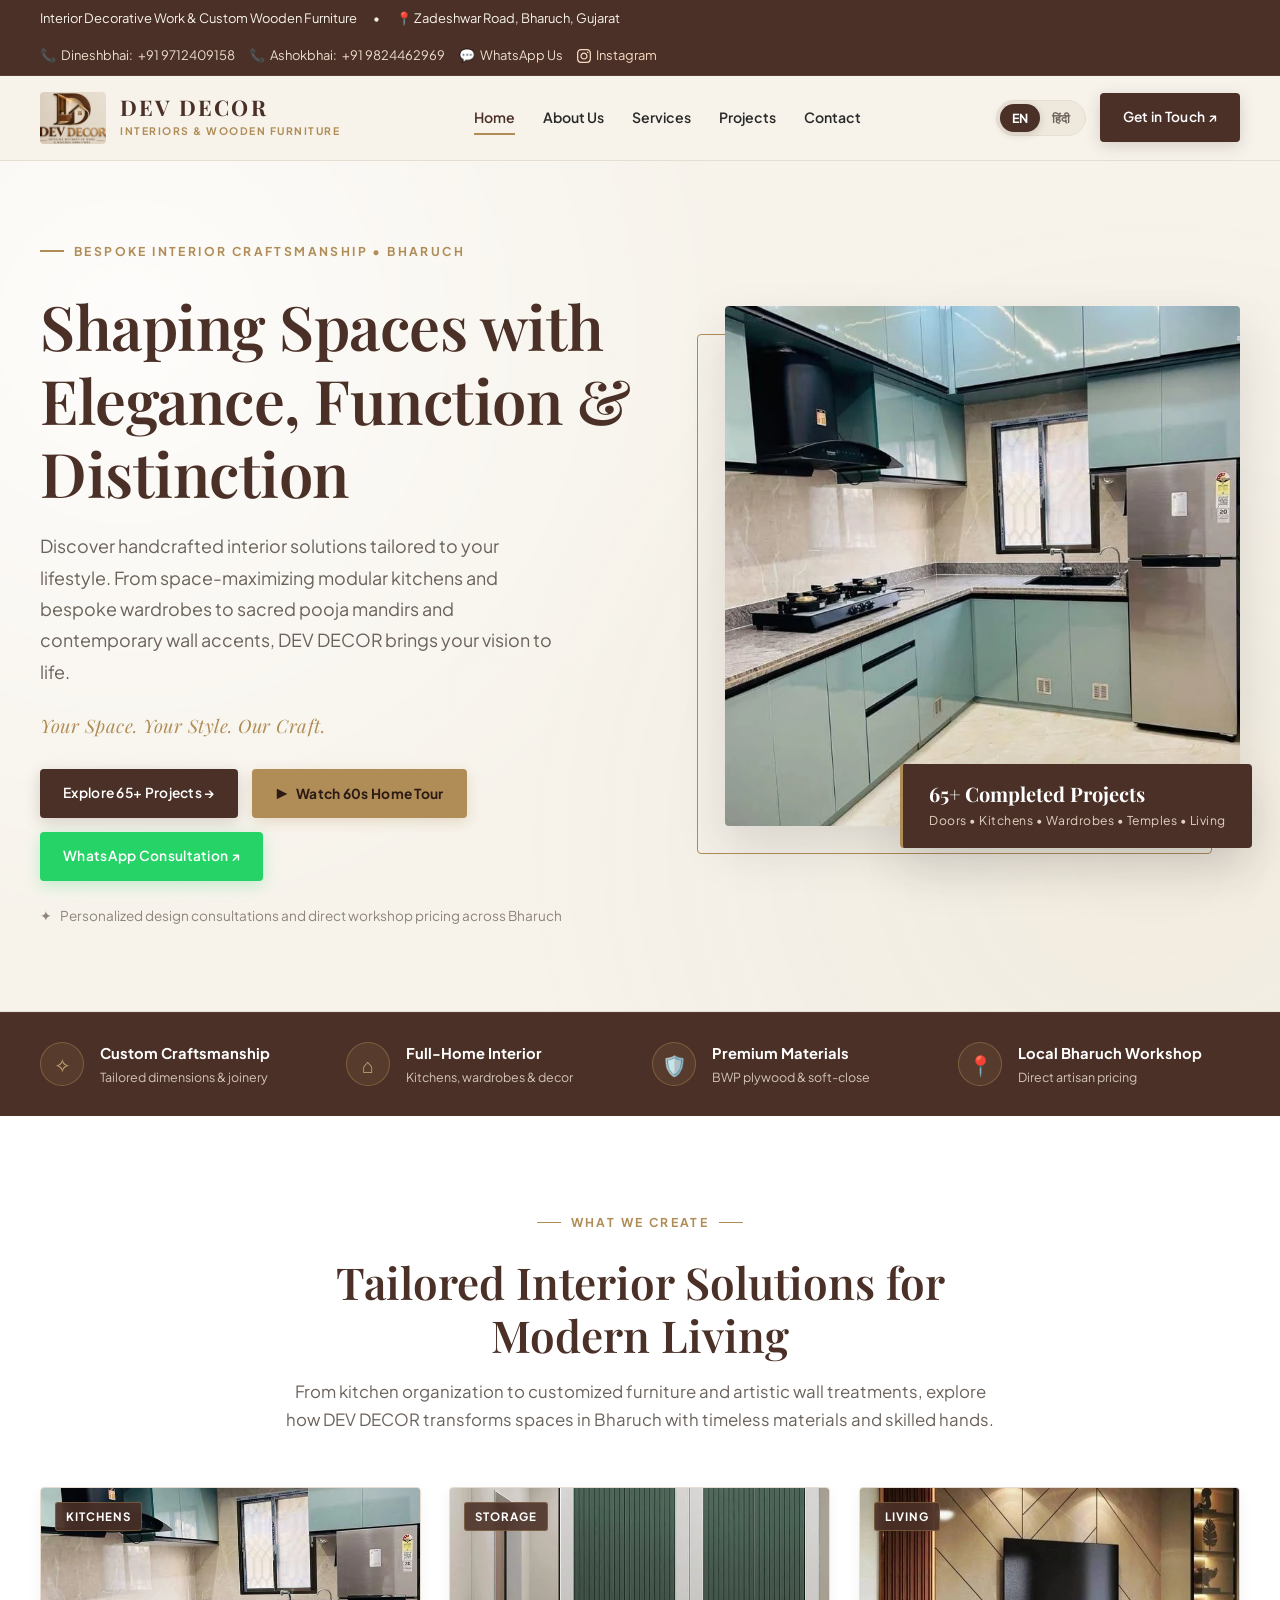
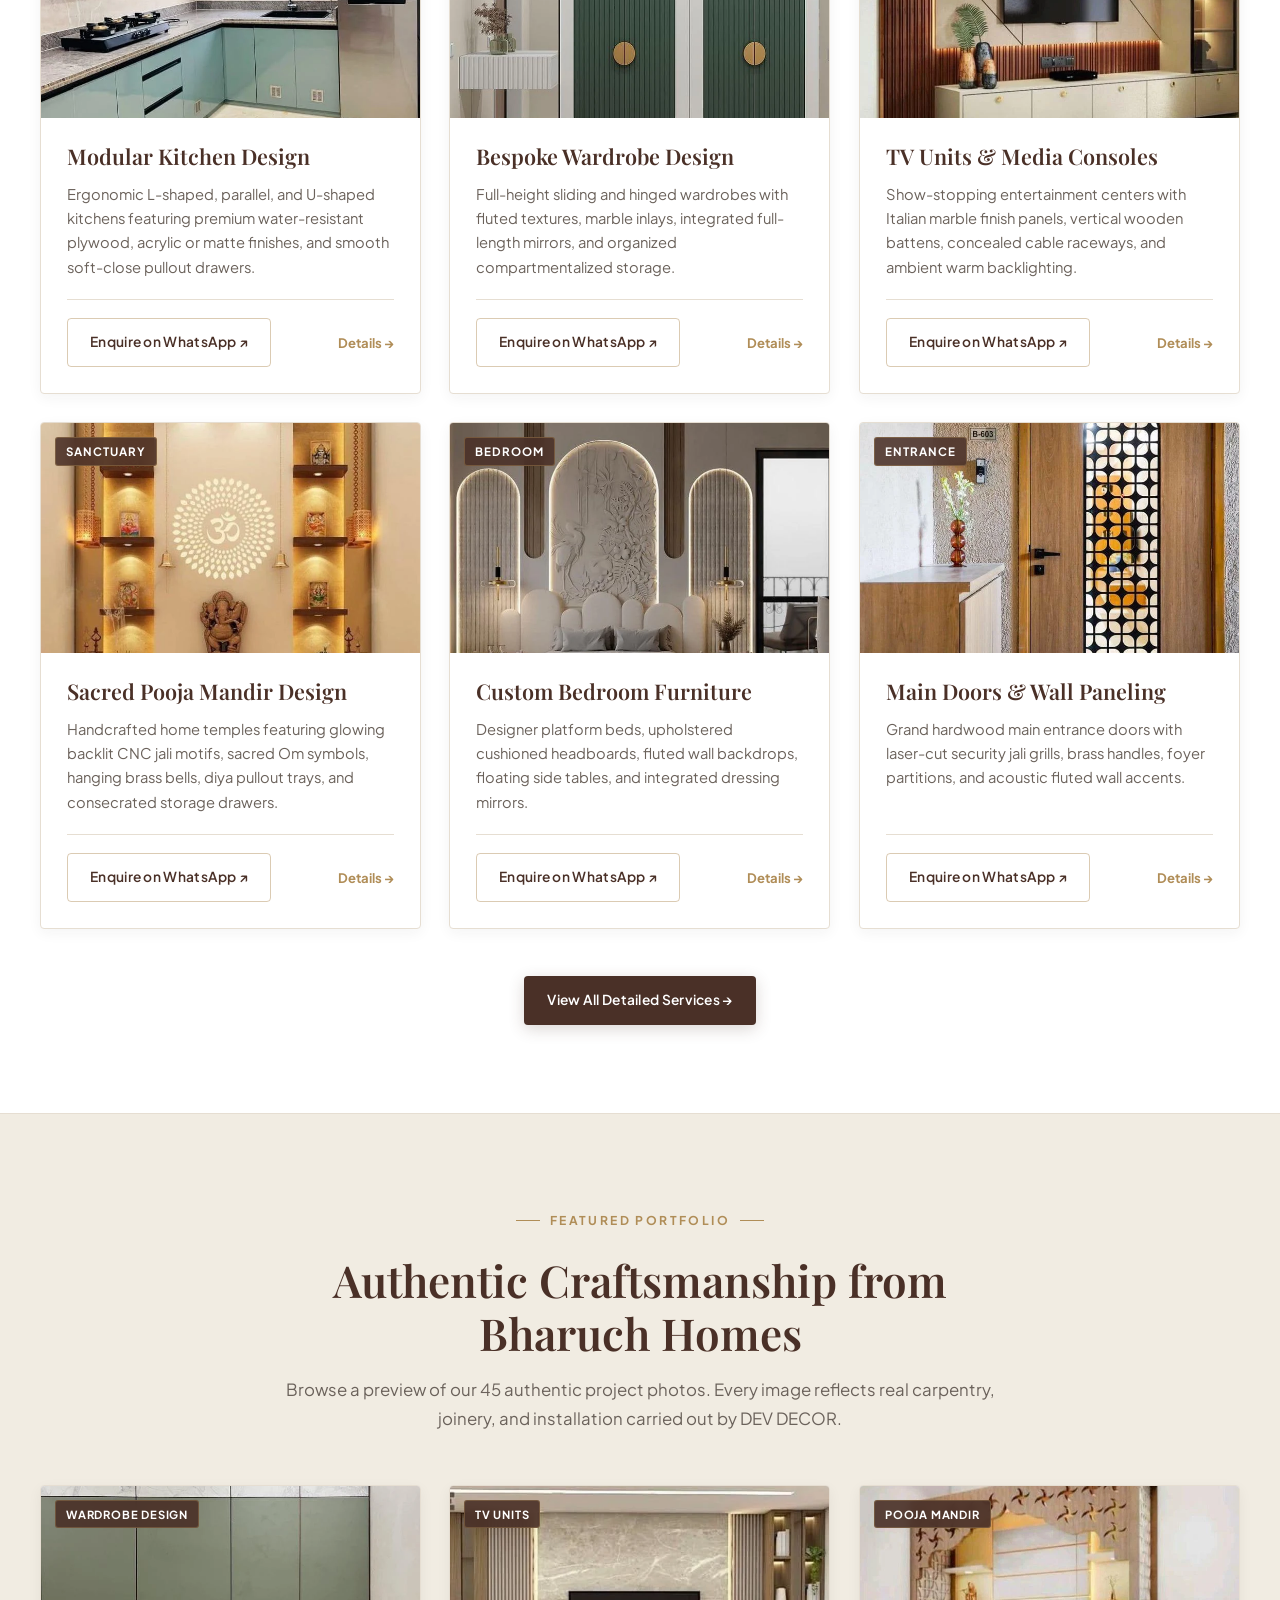
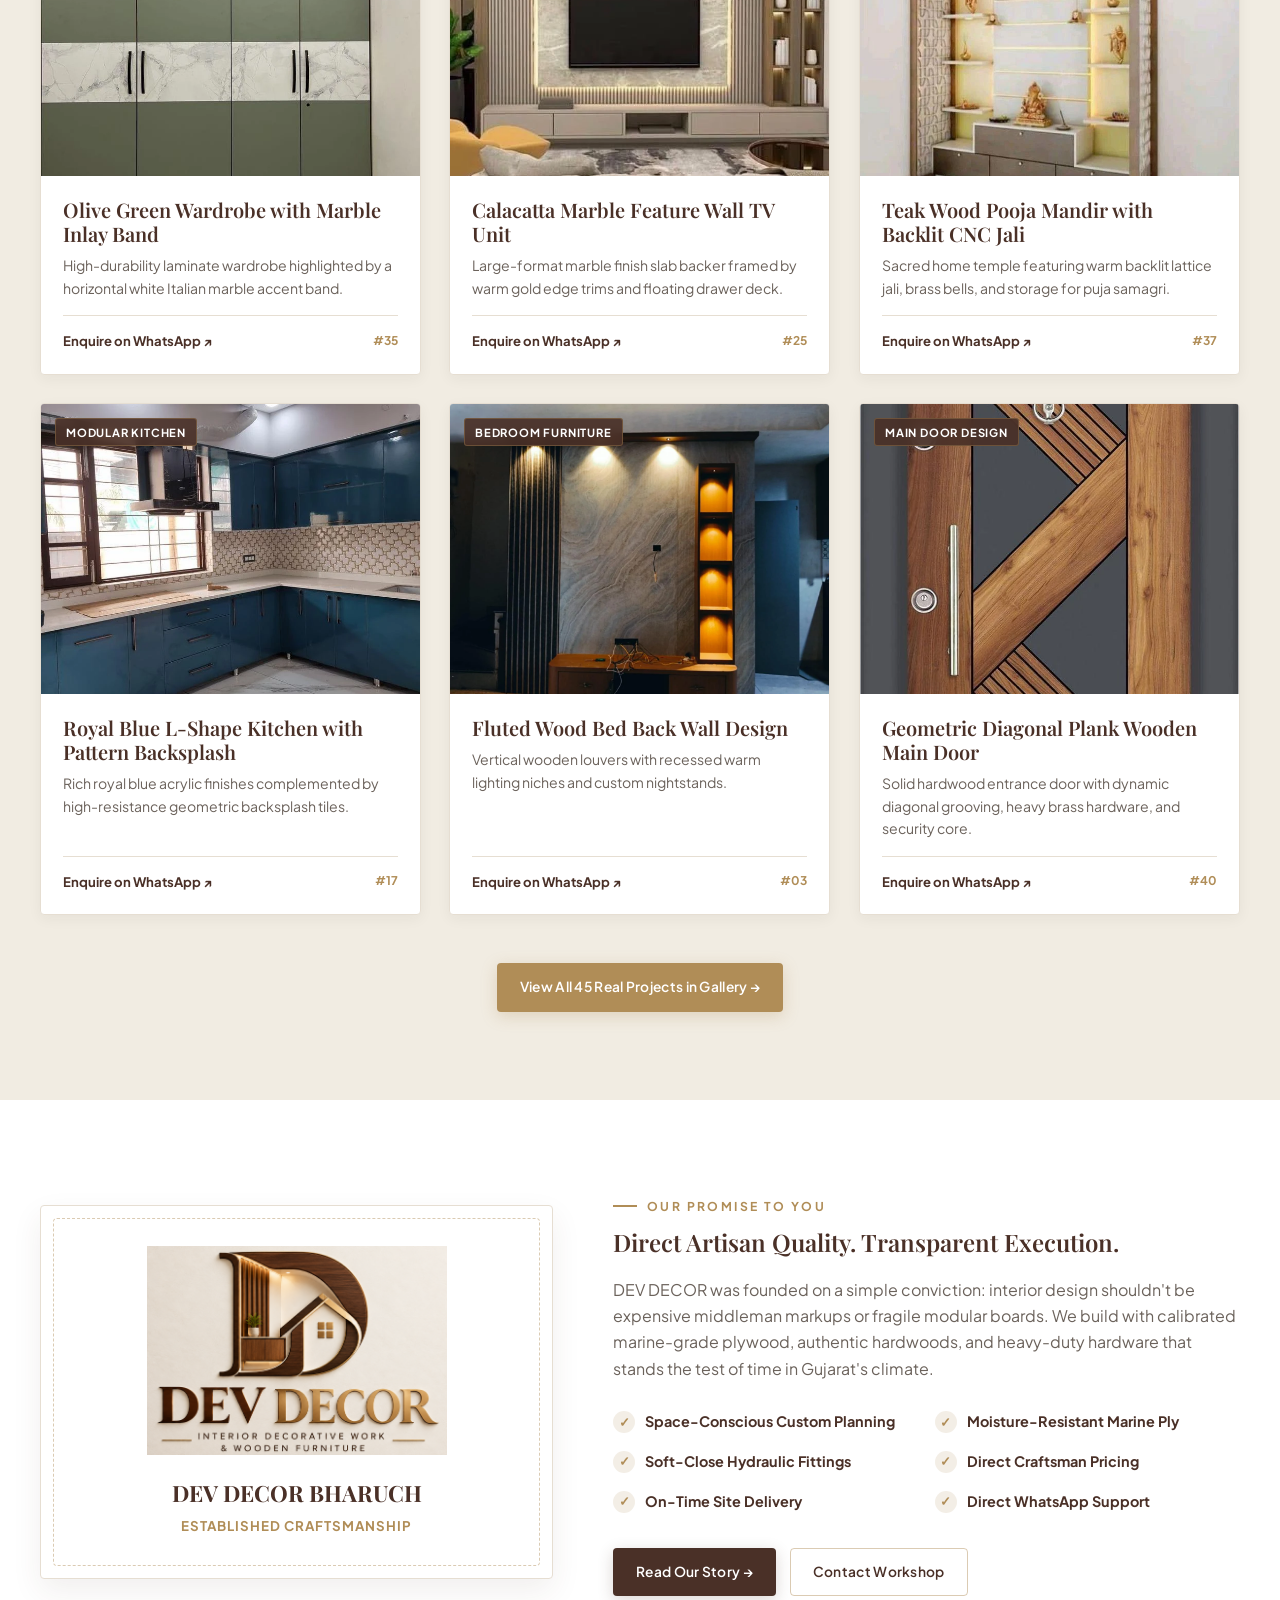
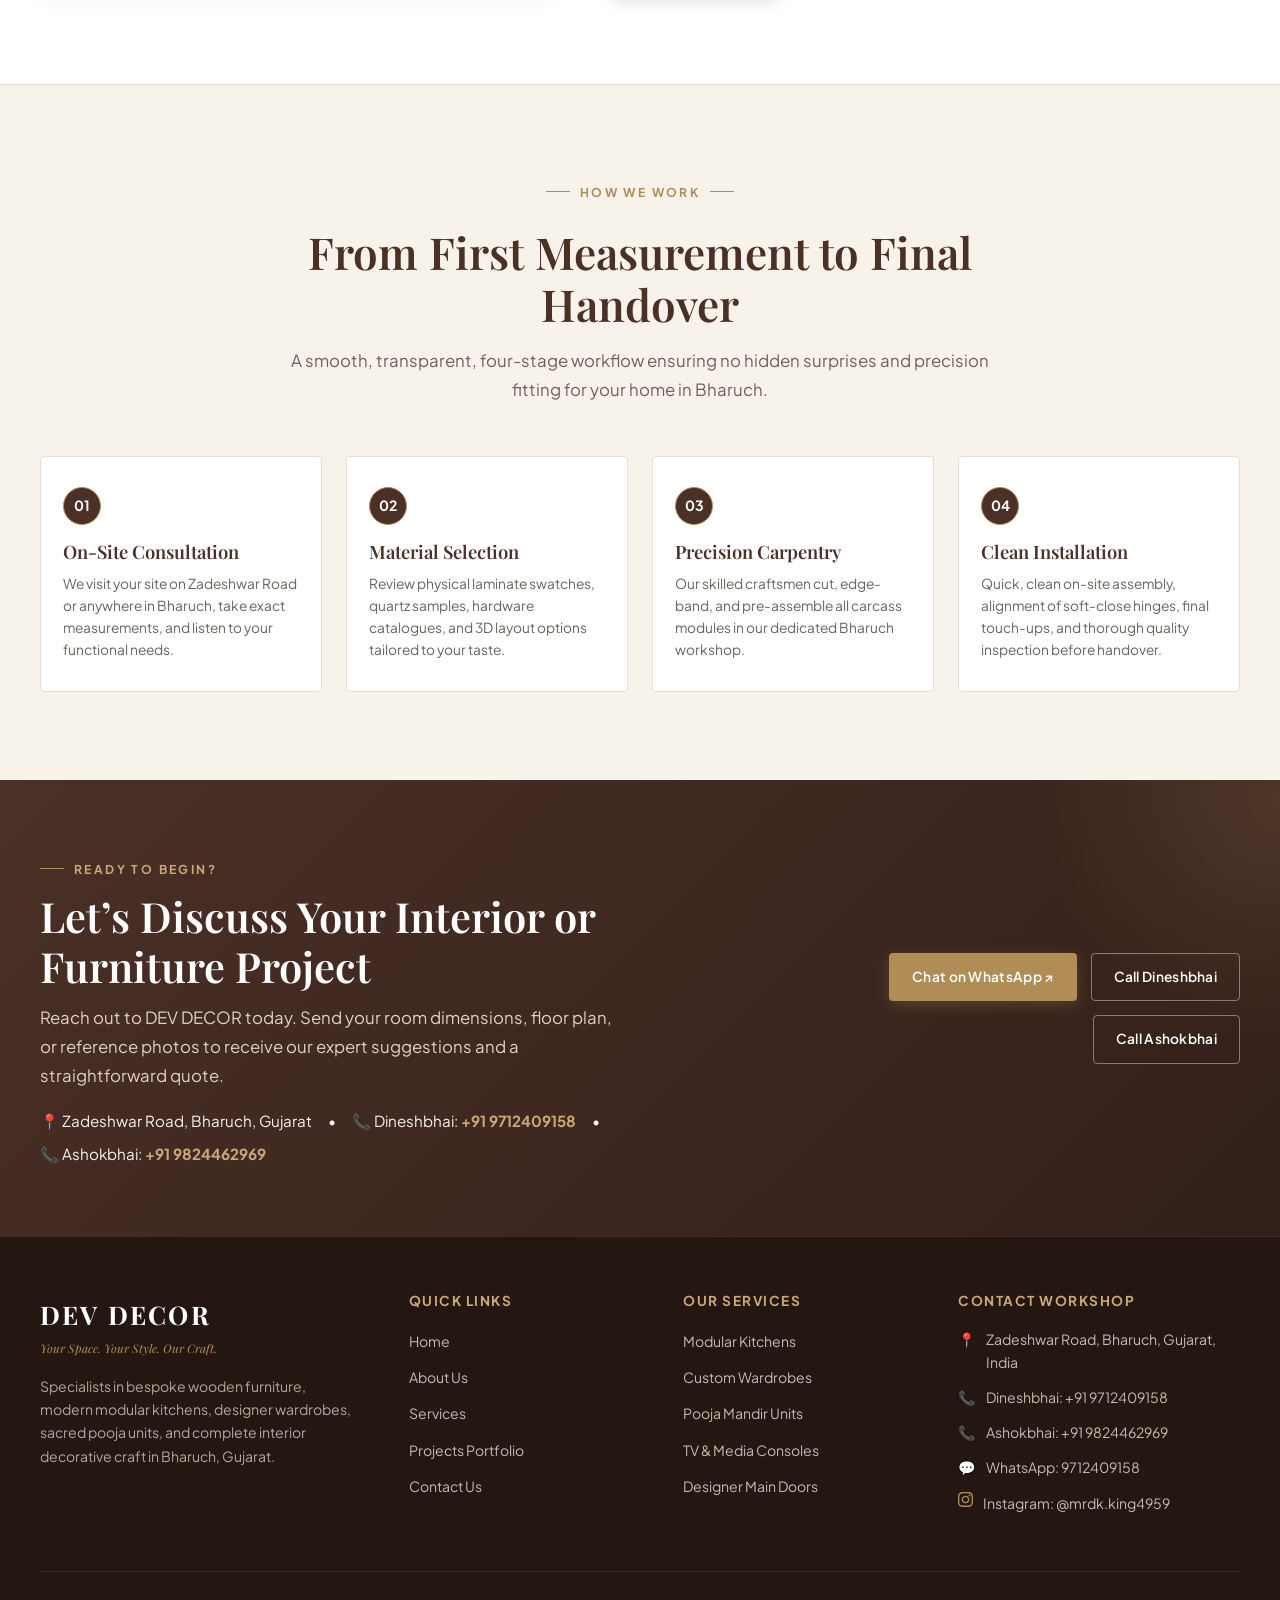
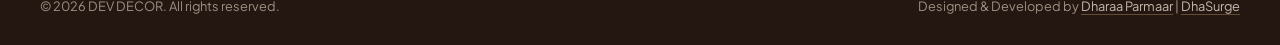
==== commit ecaf3c65: "feat: expand portfolio to 65 verified projects and integrate 60s walkthrough video - Add 20 curated " ====
--- a/index.html
+++ b/index.html
@@ -98,7 +98,11 @@
           <div class="tagline">Your Space. Your Style. Our Craft.</div>
           
           <div class="hero-actions">
-            <a class="btn btn-primary" href="projects.html" data-en="Explore 45+ Projects →" data-hi="45+ प्रोजेक्ट्स देखें →">Explore 45+ Projects →</a>
+            <a class="btn btn-primary" href="projects.html" data-en="Explore 65+ Projects →" data-hi="65+ प्रोजेक्ट्स देखें →">Explore 65+ Projects →</a>
+            <button type="button" class="btn btn-gold btn-hero-walkthrough" id="openHeroWalkthrough" aria-label="Watch 60-second home walkthrough video">
+              <span class="play-icon" aria-hidden="true">▶</span>
+              <span data-en="Watch 60s Home Tour" data-hi="60s वीडियो टूर">Watch 60s Home Tour</span>
+            </button>
             <a class="btn btn-whatsapp" href="https://wa.me/919712409158" target="_blank" rel="noopener" data-en="WhatsApp Consultation ↗" data-hi="WhatsApp पर परामर्श लें ↗">WhatsApp Consultation ↗</a>
           </div>
 
@@ -113,8 +117,8 @@
             <img src="assets/devdecor-project-12.webp" alt="Modern modular kitchen design with mint cabinetry and quartz countertop by DEV DECOR in Bharuch" width="736" height="981">
           </div>
           <div class="hero-floating-card">
-            <strong data-en="45+ Completed Projects" data-hi="45+ पूर्ण प्रोजेक्ट्स">45+ Completed Projects</strong>
-            <span data-en="Kitchens • Wardrobes • Temples • Living" data-hi="किचन • वार्डरोब • मंदिर • लिविंग">Kitchens • Wardrobes • Temples • Living</span>
+            <strong data-en="65+ Completed Projects" data-hi="65+ पूर्ण प्रोजेक्ट्स">65+ Completed Projects</strong>
+            <span data-en="Doors • Kitchens • Wardrobes • Temples • Living" data-hi="दरवाजे • किचन • वार्डरोब • मंदिर • लिविंग">Doors • Kitchens • Wardrobes • Temples • Living</span>
           </div>
         </div>
       </div>
@@ -508,6 +512,26 @@
         </div>
       </div>
     </section>
+      <!-- Accessible 60-Second Video Walkthrough Modal -->
+    <div id="walkthroughVideoModal" class="app-modal" role="dialog" aria-modal="true" aria-label="60-Second Full-Home Walkthrough Video" aria-hidden="true">
+      <div class="modal-dialog modal-video-dialog">
+        <button type="button" class="modal-close-btn" id="closeVideoModalBtn" aria-label="Close walkthrough video">&times;</button>
+        <div class="modal-video-container">
+          <video id="walkthroughVideoPlayer" controls playsinline preload="metadata" poster="assets/portfolio/video-walkthrough-poster.webp">
+            <source src="assets/videos/devdecor-walkthrough-60s.mp4" type="video/mp4">
+            <p>Your browser does not support HTML5 video.</p>
+          </video>
+        </div>
+        <div class="modal-video-footer">
+          <div>
+            <span data-en="DEV DECOR Residence Walkthrough" data-hi="देव डेकोर आवासीय वॉकथ्रू">DEV DECOR Residence Walkthrough</span>
+            <small style="display:block; color:#9E9188; font-size:0.75rem;">Bharuch, Gujarat • 60 Seconds</small>
+          </div>
+          <a href="https://wa.me/919712409158?text=Hello%20DEV%20DECOR!%20I%20watched%20your%2060-second%20home%20walkthrough%20video%20and%20would%20like%20to%20discuss%20a%20similar%20interior%20project." target="_blank" rel="noopener" class="btn btn-whatsapp" style="padding: 6px 14px; font-size: 0.82rem;" data-en="Chat on WhatsApp ↗" data-hi="WhatsApp चैट ↗">Chat on WhatsApp ↗</a>
+        </div>
+      </div>
+    </div>
+
   </main>
 
   <!-- Site Footer -->
--- a/assets/style.css
+++ b/assets/style.css
@@ -1624,3 +1624,488 @@
     text-align: center;
   }
 }
+
+
+/* ==========================================================================
+   DEV DECOR — Expanded Portfolio (65 Cards), Video Tour & Lightbox Styles
+   ========================================================================== */
+
+/* Hero Walkthrough Button */
+.btn-hero-walkthrough {
+  display: inline-flex;
+  align-items: center;
+  gap: 8px;
+  background: var(--gold);
+  color: var(--espresso, #2C1A14);
+  font-weight: 700;
+  border-radius: var(--radius-sm);
+  padding: 12px 22px;
+  border: 1px solid var(--border-gold);
+  cursor: pointer;
+  transition: transform 0.2s, box-shadow 0.2s, background 0.2s;
+  box-shadow: 0 4px 14px rgba(176, 141, 87, 0.25);
+}
+
+.btn-hero-walkthrough:hover {
+  transform: translateY(-2px);
+  background: var(--gold-light);
+  box-shadow: 0 8px 20px rgba(176, 141, 87, 0.35);
+}
+
+.btn-hero-walkthrough .play-icon {
+  font-size: 0.85rem;
+}
+
+/* Card Media Gallery Cursor & Indicator */
+.project-card-media {
+  cursor: pointer;
+}
+
+.project-card-media:focus-visible {
+  outline: 3px solid var(--gold);
+  outline-offset: -3px;
+}
+
+.gallery-indicator {
+  position: absolute;
+  bottom: 12px;
+  right: 12px;
+  background: rgba(26, 15, 10, 0.85);
+  backdrop-filter: blur(6px);
+  color: #F7F3EB;
+  font-size: 0.75rem;
+  font-weight: 600;
+  padding: 5px 12px;
+  border-radius: 20px;
+  border: 1px solid rgba(176, 141, 87, 0.45);
+  display: inline-flex;
+  align-items: center;
+  gap: 6px;
+  z-index: 2;
+  pointer-events: none;
+  transition: background 0.25s, transform 0.25s;
+}
+
+.project-card:hover .gallery-indicator {
+  background: var(--walnut);
+  border-color: var(--gold);
+  transform: scale(1.05);
+}
+
+/* Video Walkthrough Showcase Section on Projects Page */
+.video-showcase-section {
+  margin-bottom: 45px;
+}
+
+.video-banner-card {
+  display: grid;
+  grid-template-columns: 1.25fr 0.75fr;
+  gap: 36px;
+  align-items: center;
+  background: #FFFFFF;
+  border: 1px solid var(--border-gold);
+  border-radius: var(--radius-md);
+  padding: 36px 40px;
+  box-shadow: var(--shadow-md);
+  position: relative;
+  overflow: hidden;
+}
+
+.video-banner-card::before {
+  content: '';
+  position: absolute;
+  top: 0;
+  left: 0;
+  width: 6px;
+  height: 100%;
+  background: linear-gradient(180deg, var(--gold) 0%, var(--walnut) 100%);
+}
+
+.video-banner-content h2 {
+  font-size: 1.85rem;
+  color: var(--walnut);
+  margin-bottom: 12px;
+  line-height: 1.25;
+}
+
+.video-banner-content p {
+  font-size: 0.96rem;
+  color: var(--muted);
+  line-height: 1.65;
+  margin-bottom: 24px;
+}
+
+.video-banner-actions {
+  display: flex;
+  align-items: center;
+  gap: 16px;
+  flex-wrap: wrap;
+}
+
+.btn-open-walkthrough {
+  display: inline-flex;
+  align-items: center;
+  gap: 10px;
+  font-weight: 700;
+  font-size: 0.95rem;
+  padding: 12px 24px;
+  cursor: pointer;
+  box-shadow: 0 4px 14px rgba(176, 141, 87, 0.3);
+  transition: transform 0.2s, box-shadow 0.2s;
+}
+
+.btn-open-walkthrough:hover {
+  transform: translateY(-2px);
+  box-shadow: 0 6px 18px rgba(176, 141, 87, 0.45);
+}
+
+.video-spec-tag {
+  font-size: 0.82rem;
+  color: var(--muted);
+  font-weight: 600;
+  background: var(--ivory);
+  border: 1px solid var(--border);
+  padding: 6px 14px;
+  border-radius: 20px;
+}
+
+.video-banner-preview {
+  display: flex;
+  justify-content: center;
+}
+
+.video-poster-wrapper {
+  position: relative;
+  max-width: 210px;
+  aspect-ratio: 9 / 16;
+  border-radius: var(--radius-sm);
+  overflow: hidden;
+  box-shadow: var(--shadow-lg);
+  cursor: pointer;
+  border: 2px solid var(--border-gold);
+  transition: transform 0.3s cubic-bezier(0.2, 0.8, 0.2, 1);
+}
+
+.video-poster-wrapper:hover {
+  transform: scale(1.03);
+}
+
+.video-poster-wrapper img {
+  width: 100%;
+  height: 100%;
+  object-fit: cover;
+  display: block;
+}
+
+.video-play-overlay {
+  position: absolute;
+  inset: 0;
+  background: linear-gradient(180deg, rgba(26,15,10,0.1) 0%, rgba(26,15,10,0.65) 100%);
+  display: flex;
+  flex-direction: column;
+  align-items: center;
+  justify-content: center;
+  gap: 10px;
+  transition: background 0.3s;
+}
+
+.video-poster-wrapper:hover .video-play-overlay {
+  background: linear-gradient(180deg, rgba(26,15,10,0.2) 0%, rgba(26,15,10,0.8) 100%);
+}
+
+.play-pulse-btn {
+  width: 56px;
+  height: 56px;
+  border-radius: 50%;
+  background: var(--gold);
+  color: var(--espresso, #2C1A14);
+  display: flex;
+  align-items: center;
+  justify-content: center;
+  font-size: 1.3rem;
+  padding-left: 4px;
+  box-shadow: 0 0 0 0 rgba(176, 141, 87, 0.7);
+  animation: pulseGold 2s infinite;
+}
+
+@keyframes pulseGold {
+  0% { box-shadow: 0 0 0 0 rgba(176, 141, 87, 0.7); }
+  70% { box-shadow: 0 0 0 16px rgba(176, 141, 87, 0); }
+  100% { box-shadow: 0 0 0 0 rgba(176, 141, 87, 0); }
+}
+
+.play-label {
+  font-size: 0.8rem;
+  font-weight: 700;
+  color: #FFFFFF;
+  text-transform: uppercase;
+  letter-spacing: 1px;
+}
+
+/* Lightbox & Video Modal */
+.app-modal {
+  position: fixed;
+  inset: 0;
+  z-index: 9999;
+  background: rgba(26, 15, 10, 0.88);
+  backdrop-filter: blur(8px);
+  display: none;
+  align-items: center;
+  justify-content: center;
+  padding: 20px;
+  opacity: 0;
+  transition: opacity 0.3s ease;
+}
+
+.app-modal.is-active {
+  display: flex;
+  opacity: 1;
+}
+
+.modal-dialog {
+  position: relative;
+  background: #FFFFFF;
+  border-radius: var(--radius-md);
+  overflow: hidden;
+  box-shadow: 0 25px 50px -12px rgba(0, 0, 0, 0.5);
+  max-width: 900px;
+  width: 100%;
+  max-height: 92vh;
+  display: flex;
+  flex-direction: column;
+  animation: modalZoomIn 0.3s cubic-bezier(0.16, 1, 0.3, 1);
+}
+
+@keyframes modalZoomIn {
+  from { transform: scale(0.95); opacity: 0; }
+  to { transform: scale(1); opacity: 1; }
+}
+
+.modal-close-btn {
+  position: absolute;
+  top: 14px;
+  right: 14px;
+  width: 40px;
+  height: 40px;
+  border-radius: 50%;
+  background: rgba(26, 15, 10, 0.8);
+  color: #FFFFFF;
+  border: 1px solid rgba(255, 255, 255, 0.2);
+  display: flex;
+  align-items: center;
+  justify-content: center;
+  font-size: 1.5rem;
+  line-height: 1;
+  cursor: pointer;
+  z-index: 10;
+  transition: background 0.2s, transform 0.2s;
+}
+
+.modal-close-btn:hover {
+  background: var(--gold);
+  color: var(--espresso, #2C1A14);
+  transform: scale(1.08);
+}
+
+.modal-body-gallery {
+  position: relative;
+  background: #110B08;
+  display: flex;
+  align-items: center;
+  justify-content: center;
+  min-height: 380px;
+  max-height: 65vh;
+  overflow: hidden;
+}
+
+.modal-gallery-img {
+  max-width: 100%;
+  max-height: 65vh;
+  object-fit: contain;
+  display: block;
+}
+
+.modal-nav-btn {
+  position: absolute;
+  top: 50%;
+  transform: translateY(-50%);
+  width: 44px;
+  height: 44px;
+  border-radius: 50%;
+  background: rgba(26, 15, 10, 0.7);
+  color: #FFFFFF;
+  border: 1px solid rgba(255, 255, 255, 0.2);
+  font-size: 1.8rem;
+  display: flex;
+  align-items: center;
+  justify-content: center;
+  cursor: pointer;
+  transition: background 0.2s, transform 0.2s;
+  z-index: 5;
+}
+
+.modal-nav-btn:hover {
+  background: var(--gold);
+  color: var(--espresso, #2C1A14);
+  transform: translateY(-50%) scale(1.1);
+}
+
+.modal-prev-btn { left: 14px; }
+.modal-next-btn { right: 14px; }
+
+.modal-counter-badge {
+  position: absolute;
+  bottom: 14px;
+  left: 14px;
+  background: rgba(26, 15, 10, 0.8);
+  color: #FFFFFF;
+  font-size: 0.8rem;
+  font-weight: 600;
+  padding: 4px 12px;
+  border-radius: 20px;
+  border: 1px solid rgba(255, 255, 255, 0.15);
+  z-index: 5;
+}
+
+.modal-footer-caption {
+  padding: 18px 24px;
+  background: #FFFFFF;
+  border-top: 1px solid var(--border);
+  display: flex;
+  align-items: center;
+  justify-content: space-between;
+  gap: 16px;
+}
+
+.modal-caption-text h4 {
+  font-size: 1.15rem;
+  color: var(--walnut);
+  margin-bottom: 4px;
+}
+
+.modal-caption-text p {
+  font-size: 0.85rem;
+  color: var(--muted);
+  margin: 0;
+}
+
+.modal-thumbnails {
+  display: flex;
+  gap: 8px;
+  overflow-x: auto;
+  padding: 10px 24px 14px;
+  background: #FAF8F5;
+  border-top: 1px solid var(--border);
+}
+
+.modal-thumb-btn {
+  width: 52px;
+  height: 52px;
+  border-radius: 4px;
+  overflow: hidden;
+  border: 2px solid transparent;
+  cursor: pointer;
+  padding: 0;
+  background: #E7DFD4;
+  flex-shrink: 0;
+  transition: border-color 0.2s;
+}
+
+.modal-thumb-btn.is-active {
+  border-color: var(--gold);
+}
+
+.modal-thumb-btn img {
+  width: 100%;
+  height: 100%;
+  object-fit: cover;
+}
+
+/* Walkthrough Video Modal Specifics */
+.modal-video-dialog {
+  max-width: 440px;
+  background: #110B08;
+  border: 1px solid var(--border-gold);
+}
+
+.modal-video-container {
+  position: relative;
+  width: 100%;
+  background: #000000;
+  border-radius: var(--radius-md) var(--radius-md) 0 0;
+  overflow: hidden;
+}
+
+.modal-video-container video {
+  width: 100%;
+  max-height: 75vh;
+  display: block;
+  background: #000000;
+  outline: none;
+}
+
+.modal-video-footer {
+  padding: 14px 20px;
+  background: #1C120C;
+  display: flex;
+  align-items: center;
+  justify-content: space-between;
+}
+
+.modal-video-footer span {
+  color: var(--gold-light);
+  font-size: 0.88rem;
+  font-weight: 600;
+}
+
+/* Responsive Overrides */
+@media (max-width: 768px) {
+  .video-banner-card {
+    grid-template-columns: 1fr;
+    padding: 24px;
+    gap: 24px;
+    text-align: center;
+  }
+  .video-banner-actions {
+    justify-content: center;
+  }
+  .video-poster-wrapper {
+    max-width: 180px;
+    margin: 0 auto;
+  }
+  .modal-dialog {
+    max-height: 95vh;
+  }
+  .modal-body-gallery {
+    min-height: 260px;
+    max-height: 50vh;
+  }
+  .modal-gallery-img {
+    max-height: 50vh;
+  }
+  .modal-footer-caption {
+    flex-direction: column;
+    align-items: flex-start;
+    padding: 14px 18px;
+  }
+}
+
+@media (max-width: 500px) {
+  .modal-video-dialog {
+    max-width: 100%;
+    max-height: 96vh;
+  }
+  .modal-video-container video {
+    max-height: 80vh;
+  }
+}
+
+@media (prefers-reduced-motion: reduce) {
+  .play-pulse-btn {
+    animation: none;
+  }
+  .app-modal, .modal-dialog {
+    animation: none;
+    transition: none;
+  }
+}
